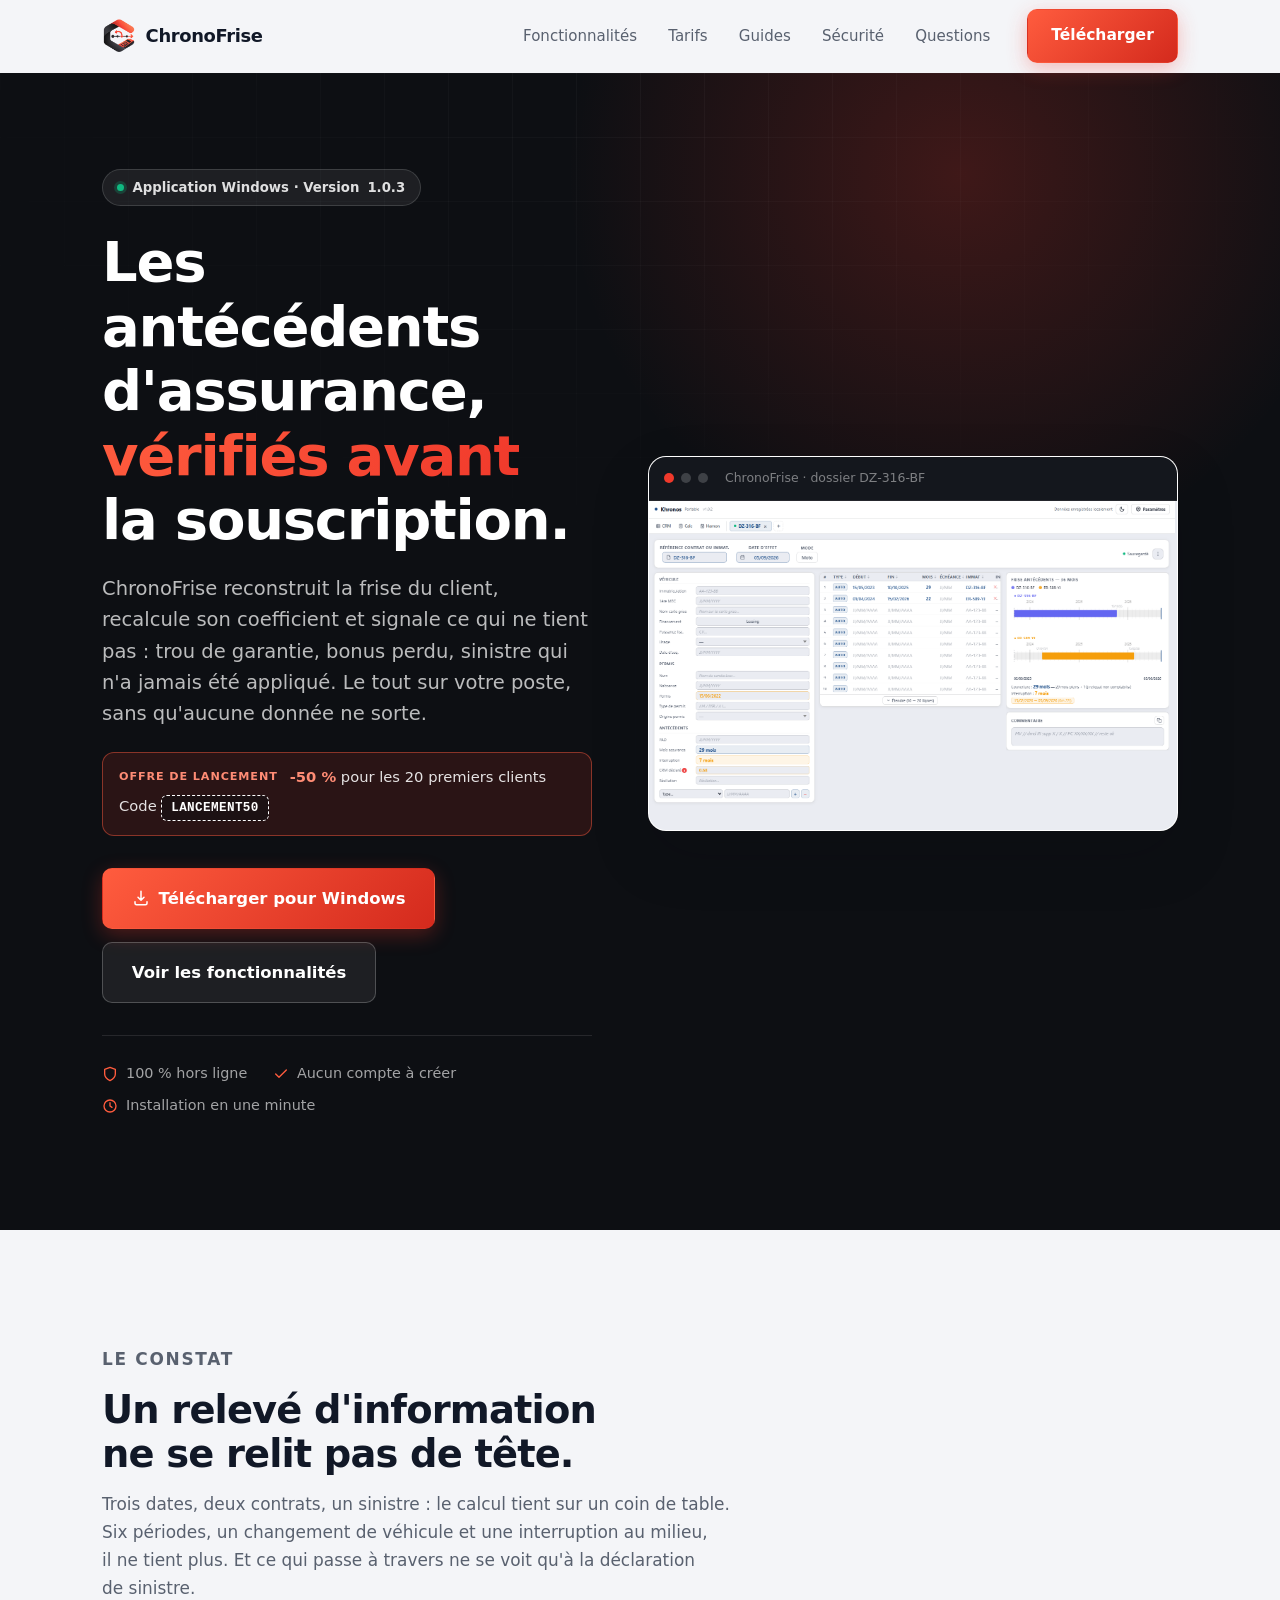
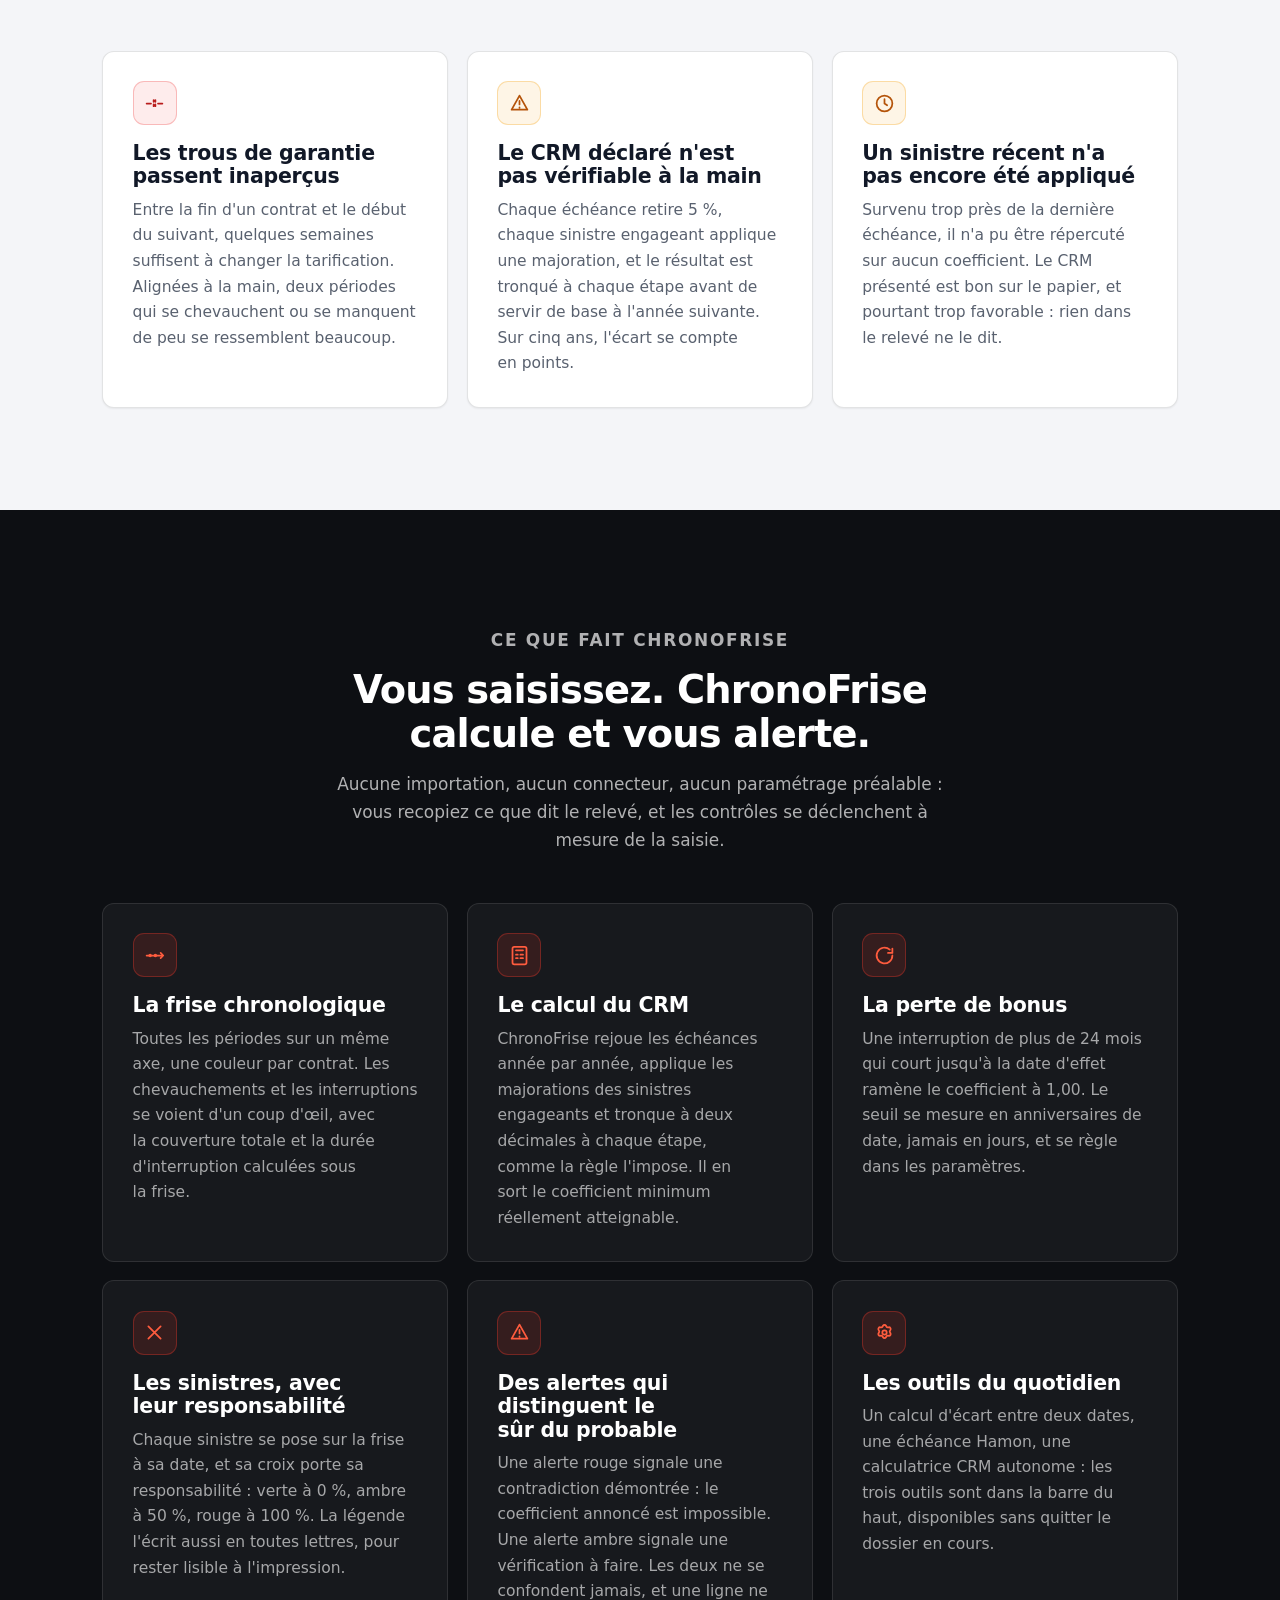
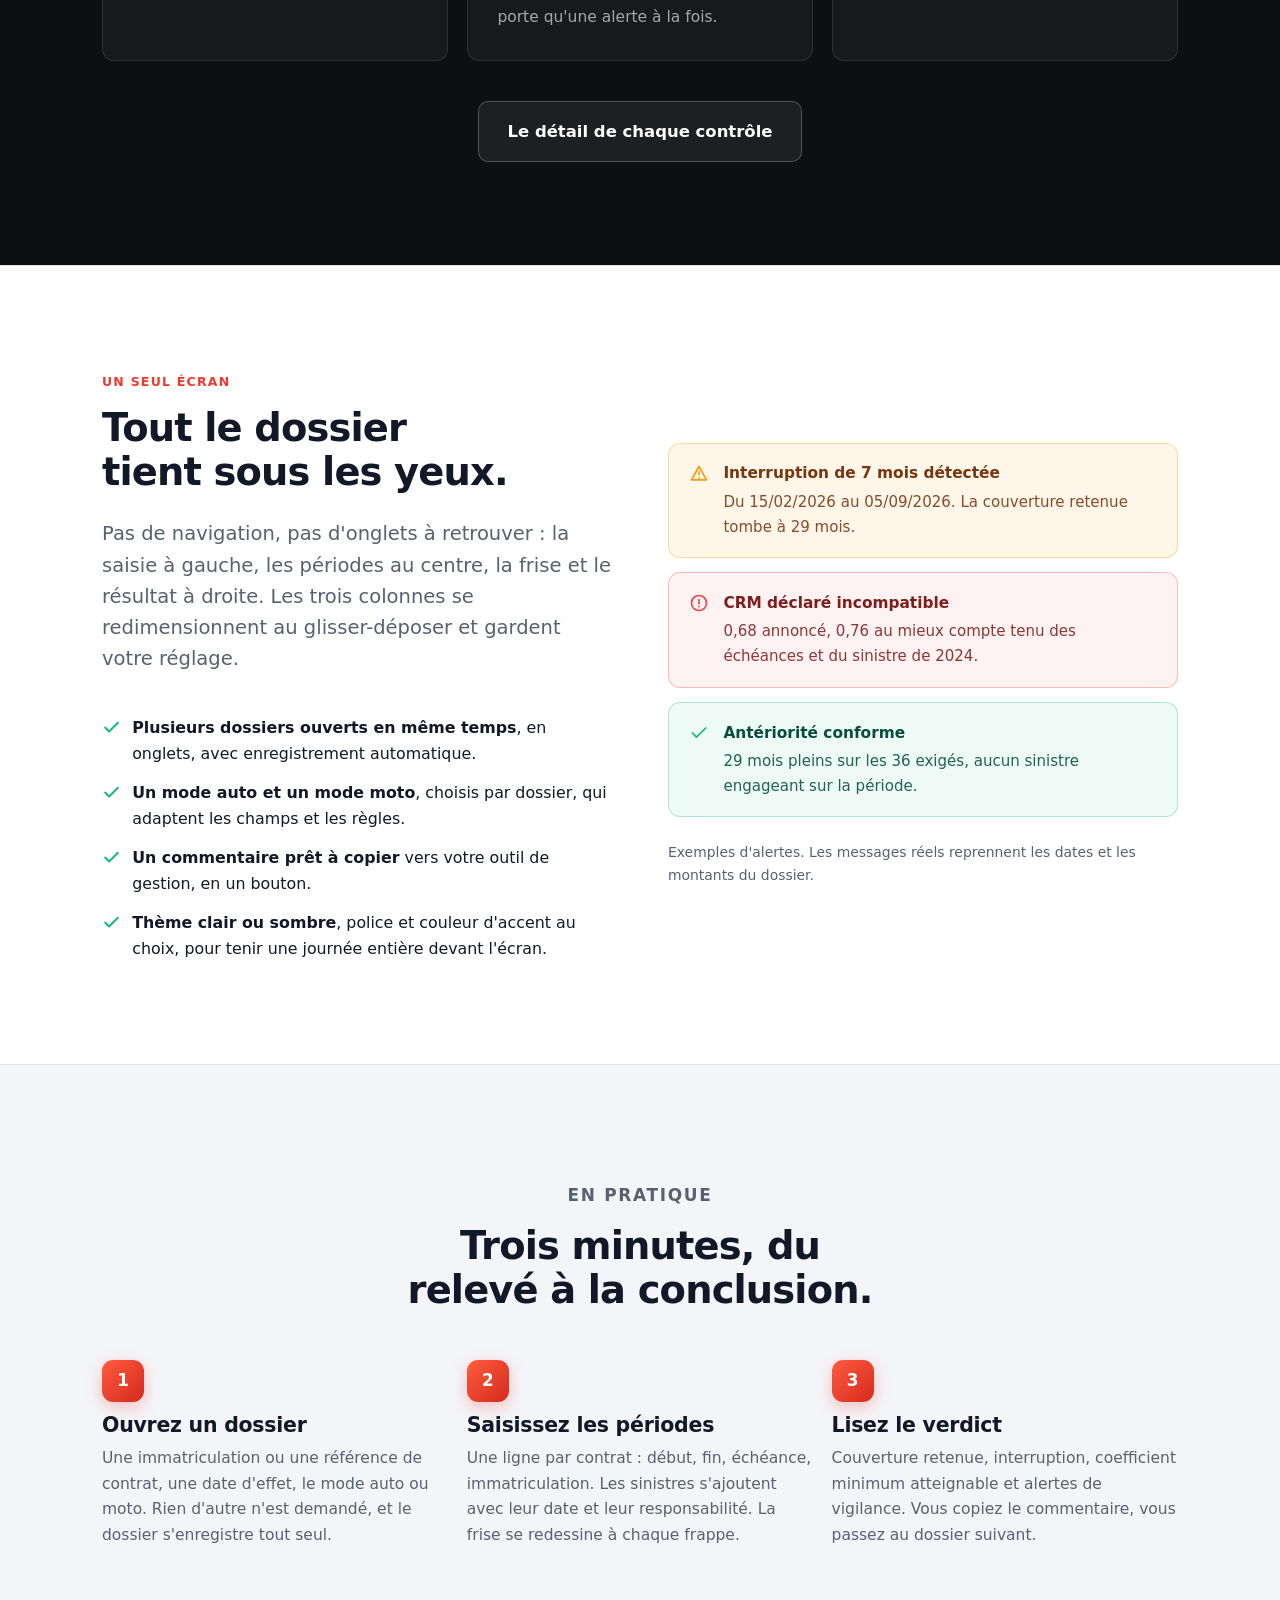
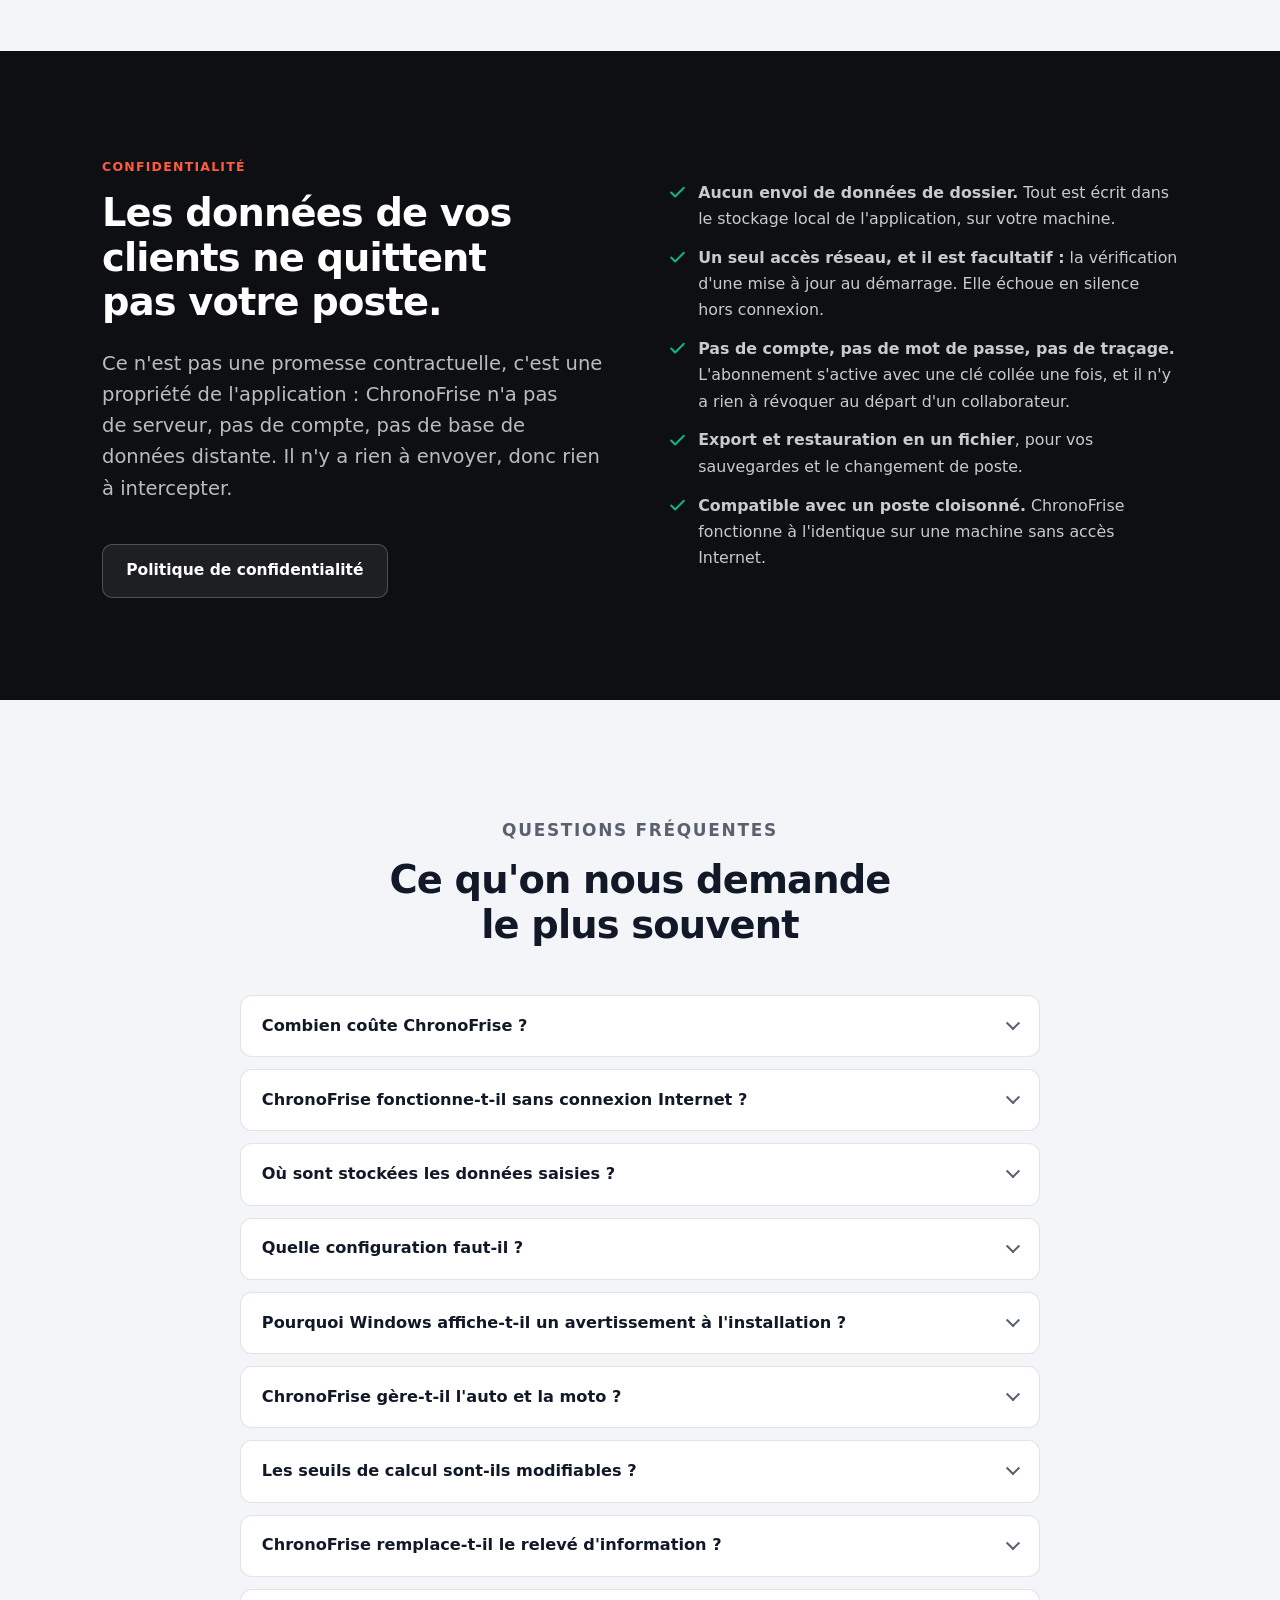
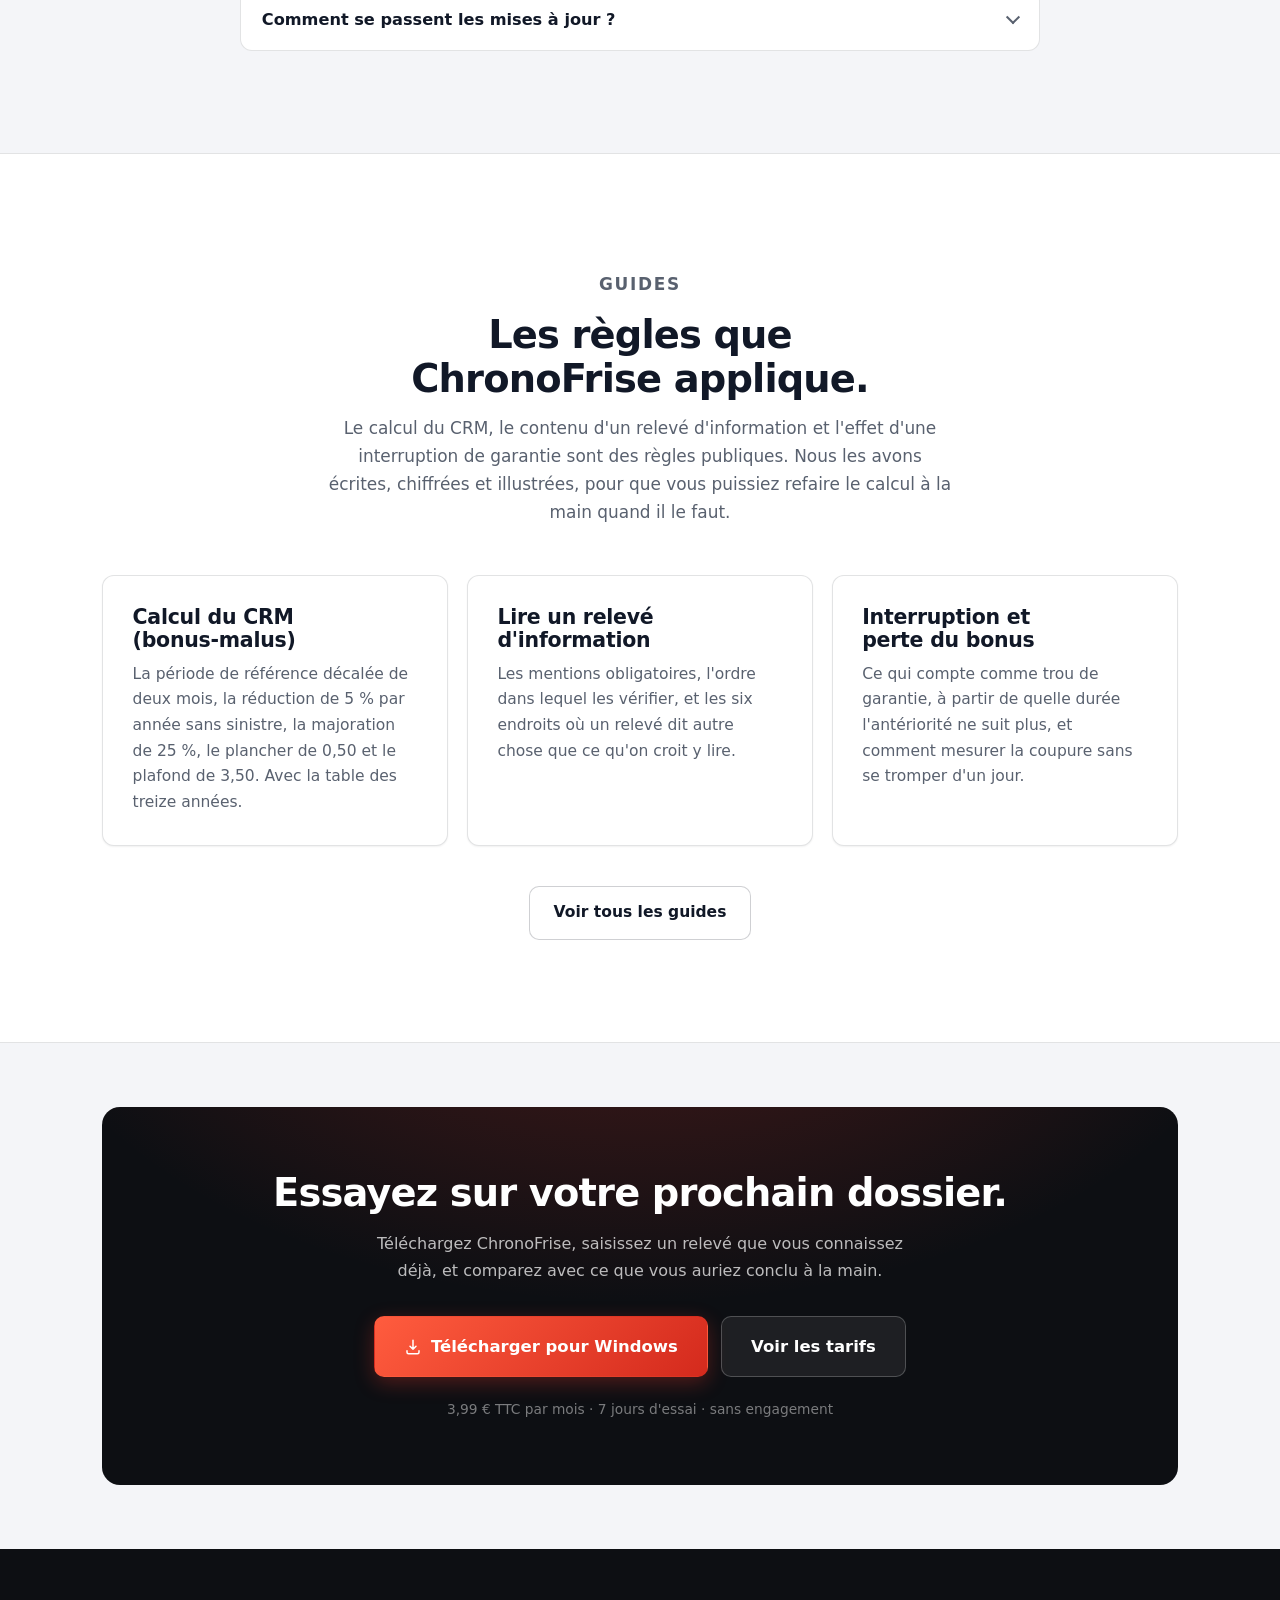
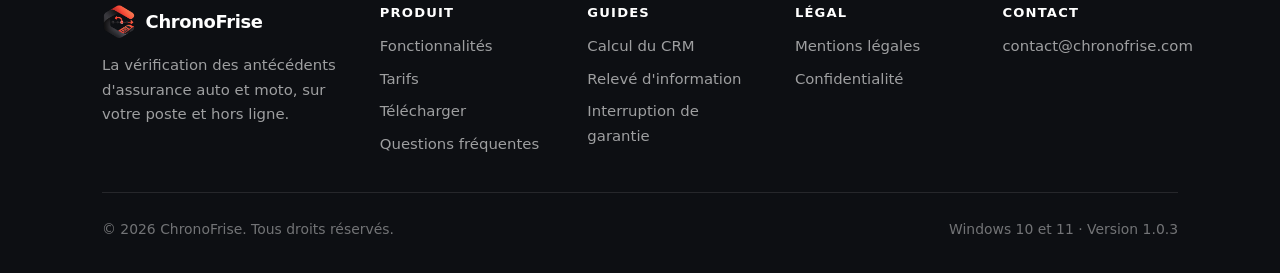
==== index.html @ 2479a85e "Ajouter un pôle de guides et compléter le balisage SEO Le site couvrait six pages, toutes transactio" ====
<!DOCTYPE html>
<html lang="fr">
<head>
<meta charset="utf-8">
<meta name="viewport" content="width=device-width, initial-scale=1">

<title>ChronoFrise : vérification des antécédents d'assurance auto et moto</title>
<meta name="description" content="Reconstruisez la frise des antécédents, recalculez le CRM et repérez les incohérences avant la souscription. Windows, 100 % hors ligne.">
<link rel="canonical" href="https://chronofrise.com/">

<meta name="theme-color" content="#0d0f13">
<meta name="author" content="ChronoFrise">
<meta name="robots" content="index, follow, max-image-preview:large">

<!-- Partage sur les réseaux et messageries -->
<meta property="og:type" content="website">
<meta property="og:locale" content="fr_FR">
<meta property="og:site_name" content="ChronoFrise">
<meta property="og:url" content="https://chronofrise.com/">
<meta property="og:title" content="ChronoFrise : vérification des antécédents d'assurance auto et moto">
<meta property="og:description" content="Reconstruisez la frise des antécédents, recalculez le CRM et repérez les incohérences avant la souscription. Application Windows, 100 % hors ligne.">
<meta property="og:image" content="https://chronofrise.com/assets/img/chronofrise-ecran.png">
<meta property="og:image:width" content="1494">
<meta property="og:image:height" content="933">
<meta property="og:image:alt" content="L'écran de ChronoFrise : saisie des antécédents, tableau des périodes et frise chronologique.">
<meta name="twitter:card" content="summary_large_image">
<meta name="twitter:title" content="ChronoFrise : vérification des antécédents d'assurance">
<meta name="twitter:description" content="La frise, le CRM et les incohérences d'un relevé d'information, vérifiés en quelques minutes. 100 % hors ligne.">
<meta name="twitter:image" content="https://chronofrise.com/assets/img/chronofrise-ecran.png">

<link rel="icon" href="favicon.ico" sizes="any">
<link rel="apple-touch-icon" href="assets/img/logo-chronofrise-256.png">
<link rel="stylesheet" href="assets/css/style.css?v=20260907a">

<!-- Données structurées : décrit le logiciel à Google (encart produit, prix, plateforme). -->
<script type="application/ld+json" data-software-schema>
{
  "@context": "https://schema.org",
  "@graph": [
    {
      "@type": "SoftwareApplication",
      "@id": "https://chronofrise.com/#logiciel",
      "name": "ChronoFrise",
      "applicationCategory": "BusinessApplication",
      "applicationSubCategory": "Assurance",
      "operatingSystem": "Windows 10, Windows 11",
      "softwareVersion": "1.0.3",
      "url": "https://chronofrise.com/",
      "downloadUrl": "https://chronofrise.com/telechargement/",
      "inLanguage": "fr-FR",
      "description": "Application de bureau de vérification des antécédents d'assurance auto et moto : frise chronologique, calcul du CRM, détection des interruptions de garantie et des sinistres non impactés.",
      "featureList": [
        "Frise chronologique des périodes d'assurance",
        "Calcul et contrôle du coefficient de réduction-majoration (CRM)",
        "Détection de la perte de bonus après interruption",
        "Repérage des sinistres non impactés sur la dernière échéance",
        "Fonctionnement entièrement hors ligne"
      ],
      "offers": {
        "@type": "Offer",
        "price": "3.99",
        "priceCurrency": "EUR",
        "url": "https://chronofrise.com/tarifs.html",
        "availability": "https://schema.org/InStock",
        "description": "Abonnement mensuel à 3,99 € TTC, 7 jours d'essai gratuit, sans engagement. Offre de lancement : 50 % de réduction pour les 20 premiers clients avec le code LANCEMENT50."
      },
      "screenshot": "https://chronofrise.com/assets/img/chronofrise-ecran.png",
      "softwareHelp": "https://chronofrise.com/guides/"
    },
    {
      "@type": "Organization",
      "@id": "https://chronofrise.com/#organisation",
      "name": "ChronoFrise",
      "url": "https://chronofrise.com/",
      "logo": "https://chronofrise.com/assets/img/logo-chronofrise-256.png",
      "description": "Éditeur de ChronoFrise, application de bureau de vérification des antécédents d'assurance auto et moto.",
      "email": "contact@chronofrise.com",
      "contactPoint": {
        "@type": "ContactPoint",
        "contactType": "service client",
        "email": "contact@chronofrise.com",
        "availableLanguage": "fr"
      }
    },
    {
      "@type": "WebSite",
      "@id": "https://chronofrise.com/#site",
      "url": "https://chronofrise.com/",
      "name": "ChronoFrise",
      "inLanguage": "fr-FR",
      "publisher": { "@id": "https://chronofrise.com/#organisation" }
    },
    {
      "@type": "FAQPage",
      "@id": "https://chronofrise.com/#faq",
      "mainEntity": [
        {
          "@type": "Question",
          "name": "Combien coûte ChronoFrise ?",
          "acceptedAnswer": {
            "@type": "Answer",
            "text": "3,99 € TTC par mois, sans engagement, avec sept jours d'essai gratuit. Ce prix couvre toutes les fonctions, les mises à jour et le support : il n'y a ni palier, ni option, ni coût au dossier. Offre de lancement : 50 % de réduction pour les 20 premiers clients avec le code LANCEMENT50."
          }
        },
        {
          "@type": "Question",
          "name": "ChronoFrise fonctionne-t-il sans connexion Internet ?",
          "acceptedAnswer": {
            "@type": "Answer",
            "text": "Oui. Le mode hors ligne est le mode normal de ChronoFrise. L'application ne consulte le réseau que pour vérifier au démarrage qu'une mise à jour existe, et ce contrôle échoue en silence : un poste sans accès Internet se comporte exactement comme un poste connecté."
          }
        },
        {
          "@type": "Question",
          "name": "Où sont stockées les données saisies dans ChronoFrise ?",
          "acceptedAnswer": {
            "@type": "Answer",
            "text": "Uniquement sur le poste, dans l'espace de stockage local de l'application. Aucune donnée de dossier n'est envoyée à un serveur, à ChronoFrise ou à un tiers. Vous pouvez exporter et restaurer vos dossiers dans un fichier depuis le panneau Paramètres."
          }
        },
        {
          "@type": "Question",
          "name": "Quelle configuration faut-il pour installer ChronoFrise ?",
          "acceptedAnswer": {
            "@type": "Answer",
            "text": "Windows 10 ou Windows 11. ChronoFrise s'appuie sur WebView2, déjà présent sur ces versions de Windows. L'installeur pèse moins de 2 Mo et n'a besoin d'aucun droit administrateur particulier."
          }
        },
        {
          "@type": "Question",
          "name": "Pourquoi Windows affiche-t-il un avertissement à l'installation de ChronoFrise ?",
          "acceptedAnswer": {
            "@type": "Answer",
            "text": "Parce que l'application est récente et que son éditeur n'est pas encore reconnu par Windows. L'écran « Windows a protégé votre ordinateur » signale une absence de notoriété, pas une détection de virus : l'installation se poursuit en choisissant « Informations complémentaires », puis « Exécuter quand même ». Cette reconnaissance passe par un certificat de signature de code, facturé plusieurs centaines d'euros par an. Dès qu'il sera financé, l'installeur sera signé, le nom de l'éditeur remplacera « Éditeur inconnu » et l'avertissement disparaîtra."
          }
        },
        {
          "@type": "Question",
          "name": "ChronoFrise gère-t-il l'auto et la moto ?",
          "acceptedAnswer": {
            "@type": "Answer",
            "text": "Oui, les deux. Le mode se choisit par dossier et adapte la colonne de validation ainsi que les règles de calcul appliquées."
          }
        },
        {
          "@type": "Question",
          "name": "Les seuils de calcul sont-ils modifiables ?",
          "acceptedAnswer": {
            "@type": "Answer",
            "text": "Oui. Le reliquat de jours non comptabilisés, le seuil d'interruption entraînant la perte du bonus et la fenêtre du sinistre non impacté se règlent dans le panneau Paramètres, et le calcul les relit à chaque fois. Aucun seuil n'est figé dans le code."
          }
        },
        {
          "@type": "Question",
          "name": "ChronoFrise remplace-t-il le relevé d'information ?",
          "acceptedAnswer": {
            "@type": "Answer",
            "text": "Non. ChronoFrise est un outil de contrôle : il part de ce que vous saisissez à partir du relevé d'information et des déclarations du client, et met en évidence ce qui ne concorde pas. La décision de souscription reste la vôtre."
          }
        }
      ]
    }
  ]
}
</script>
</head>

<body>
<a class="skip-link" href="#contenu">Aller au contenu</a>

<header class="site-header">
  <div class="wrap nav">
    <a class="brand" href="index.html">
      <img src="assets/img/logo-chronofrise-256.png" alt="" width="34" height="34">
      <span>ChronoFrise</span>
    </a>

    <nav aria-label="Navigation principale">
      <ul class="nav-links" id="nav-menu" hidden>
        <li><a href="fonctionnalites.html">Fonctionnalités</a></li>
        <li><a href="tarifs.html">Tarifs</a></li>
        <li><a href="guides/index.html">Guides</a></li>
        <li><a href="index.html#securite">Sécurité</a></li>
        <li><a href="index.html#faq">Questions</a></li>
        <li class="nav-mobile-cta"><a href="telechargement/index.html">Télécharger</a></li>
      </ul>
    </nav>

    <div class="nav-cta">
      <!-- TODO : remplacer par l'URL réelle de l'installeur (GitHub Releases ou /telechargements/…). -->
      <a class="btn btn-primary" href="telechargement/index.html">Télécharger</a>
      <button class="nav-toggle" type="button" aria-expanded="false" aria-controls="nav-menu" aria-label="Ouvrir le menu">
        <svg class="icon-open" viewBox="0 0 24 24" fill="none" stroke="currentColor" stroke-width="2" stroke-linecap="round" aria-hidden="true"><path d="M3 6h18M3 12h18M3 18h18"/></svg>
        <svg class="icon-close" viewBox="0 0 24 24" fill="none" stroke="currentColor" stroke-width="2" stroke-linecap="round" aria-hidden="true"><path d="M6 6l12 12M18 6L6 18"/></svg>
      </button>
    </div>
  </div>
</header>

<main id="contenu">

  <!-- ══ Héros ══════════════════════════════════════════════════════════ -->
  <section class="hero">
    <div class="wrap">
      <div class="hero-grid">
        <div>
          <p class="hero-badge"><span class="dot"></span> Application Windows · Version <span data-app-version>1.0.3</span></p>

          <h1>Les antécédents d'assurance, <span class="accent">vérifiés avant</span> la souscription.</h1>

          <p class="lead">
            ChronoFrise reconstruit la frise du client, recalcule son coefficient et signale
            ce qui ne tient pas : trou de garantie, bonus perdu, sinistre qui n'a jamais
            été appliqué. Le tout sur votre poste, sans qu'aucune donnée ne sorte.
          </p>

          <div class="launch-offer" aria-label="Offre de lancement">
            <span class="launch-offer-label">Offre de lancement</span>
            <span><strong>-50 %</strong> pour les 20 premiers clients</span>
            <span>Code <code class="promo-code">LANCEMENT50</code></span>
          </div>

          <div class="btn-row">
            <a class="btn btn-primary btn-lg" href="telechargement/index.html">
              <svg viewBox="0 0 24 24" fill="none" stroke="currentColor" stroke-width="2" stroke-linecap="round" stroke-linejoin="round" aria-hidden="true"><path d="M12 3v12m0 0l-4-4m4 4l4-4M4 17v2a2 2 0 002 2h12a2 2 0 002-2v-2"/></svg>
              Télécharger pour Windows
            </a>
            <a class="btn btn-lg btn-on-dark" href="fonctionnalites.html">Voir les fonctionnalités</a>
          </div>

          <ul class="hero-trust">
            <li>
              <svg viewBox="0 0 24 24" fill="none" stroke="currentColor" stroke-width="2" stroke-linecap="round" stroke-linejoin="round" aria-hidden="true"><path d="M12 22s8-4 8-10V5l-8-3-8 3v7c0 6 8 10 8 10z"/></svg>
              100 % hors ligne
            </li>
            <li>
              <svg viewBox="0 0 24 24" fill="none" stroke="currentColor" stroke-width="2" stroke-linecap="round" stroke-linejoin="round" aria-hidden="true"><path d="M20 6L9 17l-5-5"/></svg>
              Aucun compte à créer
            </li>
            <li>
              <svg viewBox="0 0 24 24" fill="none" stroke="currentColor" stroke-width="2" stroke-linecap="round" stroke-linejoin="round" aria-hidden="true"><circle cx="12" cy="12" r="9"/><path d="M12 7v5l3 2"/></svg>
              Installation en une minute
            </li>
          </ul>
        </div>

        <div class="window">
          <div class="window-bar">
            <i></i><i></i><i></i>
            <em class="window-title">ChronoFrise · dossier DZ-316-BF</em>
          </div>
          <div class="window-body">
            <img src="assets/img/chronofrise-ecran.png"
                 alt="L'écran de ChronoFrise : à gauche la saisie du véhicule, du permis et des antécédents ; au centre le tableau des périodes d'assurance ; à droite la frise chronologique sur 36 mois avec la couverture et l'interruption calculées."
                 width="1494" height="933" fetchpriority="high" decoding="async">
          </div>
        </div>
      </div>
    </div>
  </section>

  <!-- ══ Le problème ════════════════════════════════════════════════════ -->
  <section>
    <div class="wrap">
      <div class="section-head">
        <p class="eyebrow">Le constat</p>
        <h2>Un relevé d'information ne se relit pas de tête.</h2>
        <p>
          Trois dates, deux contrats, un sinistre : le calcul tient sur un coin de table.
          Six périodes, un changement de véhicule et une interruption au milieu, il ne tient plus.
          Et ce qui passe à travers ne se voit qu'à la déclaration de sinistre.
        </p>
      </div>

      <div class="grid grid-3">
        <article class="card card-hover reveal">
          <span class="card-icon is-red" aria-hidden="true">
            <svg viewBox="0 0 24 24" fill="none" stroke="currentColor" stroke-width="2" stroke-linecap="round" stroke-linejoin="round"><path d="M3 12h5m8 0h5"/><path d="M11 8v8M13 8v8" stroke-dasharray="2 3"/></svg>
          </span>
          <h3>Les trous de garantie passent inaperçus</h3>
          <p>
            Entre la fin d'un contrat et le début du suivant, quelques semaines suffisent à
            changer la tarification. Alignées à la main, deux périodes qui se chevauchent
            ou se manquent de peu se ressemblent beaucoup.
          </p>
        </article>

        <article class="card card-hover reveal">
          <span class="card-icon is-amber" aria-hidden="true">
            <svg viewBox="0 0 24 24" fill="none" stroke="currentColor" stroke-width="2" stroke-linecap="round" stroke-linejoin="round"><path d="M12 3l9 16H3L12 3z"/><path d="M12 9v4M12 16.5v.5"/></svg>
          </span>
          <h3>Le CRM déclaré n'est pas vérifiable à la main</h3>
          <p>
            Chaque échéance retire 5 %, chaque sinistre engageant applique une majoration,
            et le résultat est tronqué à chaque étape avant de servir de base à l'année
            suivante. Sur cinq ans, l'écart se compte en points.
          </p>
        </article>

        <article class="card card-hover reveal">
          <span class="card-icon is-amber" aria-hidden="true">
            <svg viewBox="0 0 24 24" fill="none" stroke="currentColor" stroke-width="2" stroke-linecap="round" stroke-linejoin="round"><circle cx="12" cy="12" r="9"/><path d="M12 7v5l3 2"/></svg>
          </span>
          <h3>Un sinistre récent n'a pas encore été appliqué</h3>
          <p>
            Survenu trop près de la dernière échéance, il n'a pu être répercuté sur aucun
            coefficient. Le CRM présenté est bon sur le papier, et pourtant trop favorable :
            rien dans le relevé ne le dit.
          </p>
        </article>
      </div>
    </div>
  </section>

  <!-- ══ Les fonctionnalités ════════════════════════════════════════════ -->
  <section class="band-dark" id="fonctionnalites">
    <div class="wrap">
      <div class="section-head centered">
        <p class="eyebrow">Ce que fait ChronoFrise</p>
        <h2>Vous saisissez. ChronoFrise calcule et vous alerte.</h2>
        <p>
          Aucune importation, aucun connecteur, aucun paramétrage préalable : vous recopiez
          ce que dit le relevé, et les contrôles se déclenchent à mesure de la saisie.
        </p>
      </div>

      <div class="grid grid-3">
        <article class="card reveal">
          <span class="card-icon" aria-hidden="true">
            <svg viewBox="0 0 24 24" fill="none" stroke="currentColor" stroke-width="2" stroke-linecap="round" stroke-linejoin="round"><path d="M3 12h18"/><circle cx="7" cy="12" r="2" fill="currentColor" stroke="none"/><circle cx="13" cy="12" r="2" fill="currentColor" stroke="none"/><path d="M19 9l3 3-3 3"/></svg>
          </span>
          <h3>La frise chronologique</h3>
          <p>
            Toutes les périodes sur un même axe, une couleur par contrat. Les chevauchements
            et les interruptions se voient d'un coup d'œil, avec la couverture totale et la
            durée d'interruption calculées sous la frise.
          </p>
        </article>

        <article class="card reveal">
          <span class="card-icon" aria-hidden="true">
            <svg viewBox="0 0 24 24" fill="none" stroke="currentColor" stroke-width="2" stroke-linecap="round" stroke-linejoin="round"><rect x="4" y="2" width="16" height="20" rx="2"/><path d="M8 6h8M8 11h2m3 0h3M8 15h2m3 0h3"/></svg>
          </span>
          <h3>Le calcul du CRM</h3>
          <p>
            ChronoFrise rejoue les échéances année par année, applique les majorations des
            sinistres engageants et tronque à deux décimales à chaque étape, comme la règle
            l'impose. Il en sort le coefficient minimum réellement atteignable.
          </p>
        </article>

        <article class="card reveal">
          <span class="card-icon" aria-hidden="true">
            <svg viewBox="0 0 24 24" fill="none" stroke="currentColor" stroke-width="2" stroke-linecap="round" stroke-linejoin="round"><path d="M21 12a9 9 0 11-3-6.7"/><path d="M21 4v5h-5"/></svg>
          </span>
          <h3>La perte de bonus</h3>
          <p>
            Une interruption de plus de 24 mois qui court jusqu'à la date d'effet ramène le
            coefficient à 1,00. Le seuil se mesure en anniversaires de date, jamais en jours,
            et se règle dans les paramètres.
          </p>
        </article>

        <article class="card reveal">
          <span class="card-icon" aria-hidden="true">
            <svg viewBox="0 0 24 24" fill="none" stroke="currentColor" stroke-width="2" stroke-linecap="round" stroke-linejoin="round"><path d="M5 5l14 14M19 5L5 19"/></svg>
          </span>
          <h3>Les sinistres, avec leur responsabilité</h3>
          <p>
            Chaque sinistre se pose sur la frise à sa date, et sa croix porte sa
            responsabilité : verte à 0 %, ambre à 50 %, rouge à 100 %. La légende
            l'écrit aussi en toutes lettres, pour rester lisible à l'impression.
          </p>
        </article>

        <article class="card reveal">
          <span class="card-icon" aria-hidden="true">
            <svg viewBox="0 0 24 24" fill="none" stroke="currentColor" stroke-width="2" stroke-linecap="round" stroke-linejoin="round"><path d="M12 3l9 16H3L12 3z"/><path d="M12 9v4M12 16.5v.5"/></svg>
          </span>
          <h3>Des alertes qui distinguent le sûr du probable</h3>
          <p>
            Une alerte rouge signale une contradiction démontrée : le coefficient annoncé est
            impossible. Une alerte ambre signale une vérification à faire. Les deux ne se
            confondent jamais, et une ligne ne porte qu'une alerte à la fois.
          </p>
        </article>

        <article class="card reveal">
          <span class="card-icon" aria-hidden="true">
            <svg viewBox="0 0 24 24" fill="none" stroke="currentColor" stroke-width="2" stroke-linecap="round" stroke-linejoin="round"><path d="M10.3 4.3a2 2 0 013.4 0l.4.8a2 2 0 002 1l.9-.1a2 2 0 011.8 3l-.5.8a2 2 0 000 2.2l.5.8a2 2 0 01-1.8 3l-.9-.1a2 2 0 00-2 1l-.4.8a2 2 0 01-3.4 0l-.4-.8a2 2 0 00-2-1l-.9.1a2 2 0 01-1.8-3l.5-.8a2 2 0 000-2.2l-.5-.8a2 2 0 011.8-3l.9.1a2 2 0 002-1l.4-.8z"/><circle cx="12" cy="12" r="2.5"/></svg>
          </span>
          <h3>Les outils du quotidien</h3>
          <p>
            Un calcul d'écart entre deux dates, une échéance Hamon, une calculatrice CRM
            autonome : les trois outils sont dans la barre du haut, disponibles sans quitter
            le dossier en cours.
          </p>
        </article>
      </div>

      <p class="center mt-3">
        <a class="btn btn-on-dark btn-lg" href="fonctionnalites.html">Le détail de chaque contrôle</a>
      </p>
    </div>
  </section>

  <!-- ══ Lecture de l'écran ═════════════════════════════════════════════ -->
  <section class="band-soft">
    <div class="wrap">
      <div class="split">
        <div>
          <p class="eyebrow">Un seul écran</p>
          <h2>Tout le dossier tient sous les yeux.</h2>
          <p class="lead mt-2">
            Pas de navigation, pas d'onglets à retrouver : la saisie à gauche, les périodes
            au centre, la frise et le résultat à droite. Les trois colonnes se redimensionnent
            au glisser-déposer et gardent votre réglage.
          </p>

          <ul class="checklist mt-3">
            <li>
              <svg viewBox="0 0 24 24" fill="none" stroke="currentColor" stroke-width="2.4" stroke-linecap="round" stroke-linejoin="round" aria-hidden="true"><path d="M20 6L9 17l-5-5"/></svg>
              <span><strong>Plusieurs dossiers ouverts en même temps</strong>, en onglets, avec enregistrement automatique.</span>
            </li>
            <li>
              <svg viewBox="0 0 24 24" fill="none" stroke="currentColor" stroke-width="2.4" stroke-linecap="round" stroke-linejoin="round" aria-hidden="true"><path d="M20 6L9 17l-5-5"/></svg>
              <span><strong>Un mode auto et un mode moto</strong>, choisis par dossier, qui adaptent les champs et les règles.</span>
            </li>
            <li>
              <svg viewBox="0 0 24 24" fill="none" stroke="currentColor" stroke-width="2.4" stroke-linecap="round" stroke-linejoin="round" aria-hidden="true"><path d="M20 6L9 17l-5-5"/></svg>
              <span><strong>Un commentaire prêt à copier</strong> vers votre outil de gestion, en un bouton.</span>
            </li>
            <li>
              <svg viewBox="0 0 24 24" fill="none" stroke="currentColor" stroke-width="2.4" stroke-linecap="round" stroke-linejoin="round" aria-hidden="true"><path d="M20 6L9 17l-5-5"/></svg>
              <span><strong>Thème clair ou sombre</strong>, police et couleur d'accent au choix, pour tenir une journée entière devant l'écran.</span>
            </li>
          </ul>
        </div>

        <div>
          <div class="callout is-amber reveal">
            <svg viewBox="0 0 24 24" fill="none" stroke="currentColor" stroke-width="2" stroke-linecap="round" stroke-linejoin="round" aria-hidden="true"><path d="M12 3l9 16H3L12 3z"/><path d="M12 9v4M12 16.5v.5"/></svg>
            <div>
              <strong>Interruption de 7 mois détectée</strong>
              <p>Du 15/02/2026 au 05/09/2026. La couverture retenue tombe à 29 mois.</p>
            </div>
          </div>

          <div class="callout is-red reveal" style="margin-top: 0.9rem;">
            <svg viewBox="0 0 24 24" fill="none" stroke="currentColor" stroke-width="2" stroke-linecap="round" stroke-linejoin="round" aria-hidden="true"><circle cx="12" cy="12" r="9"/><path d="M12 8v5M12 16v.5"/></svg>
            <div>
              <strong>CRM déclaré incompatible</strong>
              <p>0,68 annoncé, 0,76 au mieux compte tenu des échéances et du sinistre de 2024.</p>
            </div>
          </div>

          <div class="callout is-green reveal" style="margin-top: 0.9rem;">
            <svg viewBox="0 0 24 24" fill="none" stroke="currentColor" stroke-width="2" stroke-linecap="round" stroke-linejoin="round" aria-hidden="true"><path d="M20 6L9 17l-5-5"/></svg>
            <div>
              <strong>Antériorité conforme</strong>
              <p>29 mois pleins sur les 36 exigés, aucun sinistre engageant sur la période.</p>
            </div>
          </div>

          <p class="muted mt-2" style="font-size: 0.87rem;">
            Exemples d'alertes. Les messages réels reprennent les dates et les montants du dossier.
          </p>
        </div>
      </div>
    </div>
  </section>

  <!-- ══ Comment ça marche ══════════════════════════════════════════════ -->
  <section>
    <div class="wrap">
      <div class="section-head centered">
        <p class="eyebrow">En pratique</p>
        <h2>Trois minutes, du relevé à la conclusion.</h2>
      </div>

      <div class="steps">
        <article class="step reveal">
          <h3>Ouvrez un dossier</h3>
          <p>
            Une immatriculation ou une référence de contrat, une date d'effet, le mode auto
            ou moto. Rien d'autre n'est demandé, et le dossier s'enregistre tout seul.
          </p>
        </article>
        <article class="step reveal">
          <h3>Saisissez les périodes</h3>
          <p>
            Une ligne par contrat : début, fin, échéance, immatriculation. Les sinistres
            s'ajoutent avec leur date et leur responsabilité. La frise se redessine à chaque
            frappe.
          </p>
        </article>
        <article class="step reveal">
          <h3>Lisez le verdict</h3>
          <p>
            Couverture retenue, interruption, coefficient minimum atteignable et alertes de
            vigilance. Vous copiez le commentaire, vous passez au dossier suivant.
          </p>
        </article>
      </div>
    </div>
  </section>

  <!-- ══ Sécurité ═══════════════════════════════════════════════════════ -->
  <section class="band-dark" id="securite">
    <div class="wrap">
      <div class="split">
        <div>
          <p class="eyebrow">Confidentialité</p>
          <h2>Les données de vos clients ne quittent pas votre poste.</h2>
          <p class="lead mt-2" style="color: rgba(255,255,255,0.72);">
            Ce n'est pas une promesse contractuelle, c'est une propriété de l'application :
            ChronoFrise n'a pas de serveur, pas de compte, pas de base de données distante.
            Il n'y a rien à envoyer, donc rien à intercepter.
          </p>

          <div class="btn-row mt-3">
            <a class="btn btn-on-dark" href="confidentialite.html">Politique de confidentialité</a>
          </div>
        </div>

        <ul class="checklist">
          <li>
            <svg viewBox="0 0 24 24" fill="none" stroke="currentColor" stroke-width="2.4" stroke-linecap="round" stroke-linejoin="round" aria-hidden="true"><path d="M20 6L9 17l-5-5"/></svg>
            <span><strong>Aucun envoi de données de dossier.</strong> Tout est écrit dans le stockage local de l'application, sur votre machine.</span>
          </li>
          <li>
            <svg viewBox="0 0 24 24" fill="none" stroke="currentColor" stroke-width="2.4" stroke-linecap="round" stroke-linejoin="round" aria-hidden="true"><path d="M20 6L9 17l-5-5"/></svg>
            <span><strong>Un seul accès réseau, et il est facultatif :</strong> la vérification d'une mise à jour au démarrage. Elle échoue en silence hors connexion.</span>
          </li>
          <li>
            <svg viewBox="0 0 24 24" fill="none" stroke="currentColor" stroke-width="2.4" stroke-linecap="round" stroke-linejoin="round" aria-hidden="true"><path d="M20 6L9 17l-5-5"/></svg>
            <span><strong>Pas de compte, pas de mot de passe, pas de traçage.</strong> L'abonnement s'active avec une clé collée une fois, et il n'y a rien à révoquer au départ d'un collaborateur.</span>
          </li>
          <li>
            <svg viewBox="0 0 24 24" fill="none" stroke="currentColor" stroke-width="2.4" stroke-linecap="round" stroke-linejoin="round" aria-hidden="true"><path d="M20 6L9 17l-5-5"/></svg>
            <span><strong>Export et restauration en un fichier</strong>, pour vos sauvegardes et le changement de poste.</span>
          </li>
          <li>
            <svg viewBox="0 0 24 24" fill="none" stroke="currentColor" stroke-width="2.4" stroke-linecap="round" stroke-linejoin="round" aria-hidden="true"><path d="M20 6L9 17l-5-5"/></svg>
            <span><strong>Compatible avec un poste cloisonné.</strong> ChronoFrise fonctionne à l'identique sur une machine sans accès Internet.</span>
          </li>
        </ul>
      </div>
    </div>
  </section>

  <!-- ══ FAQ ════════════════════════════════════════════════════════════ -->
  <section id="faq">
    <div class="wrap">
      <div class="section-head centered">
        <p class="eyebrow">Questions fréquentes</p>
        <h2>Ce qu'on nous demande le plus souvent</h2>
      </div>

      <div class="faq">
        <details>
          <summary>Combien coûte ChronoFrise ?</summary>
          <div class="faq-body">
            <p>
              3,99 € TTC par mois, sans engagement, avec sept jours d'essai gratuit. Ce prix
              couvre toutes les fonctions, les mises à jour et le support : il n'y a ni
              palier, ni option, ni coût au dossier.
            </p>
            <p>
              Offre de lancement : <strong>-50 % pour les 20 premiers clients</strong> avec le
              code <code class="promo-code">LANCEMENT50</code> lors de la souscription.
            </p>
            <p>
              Le détail se trouve sur la <a href="tarifs.html">page Tarifs</a>.
            </p>
          </div>
        </details>

        <details>
          <summary>ChronoFrise fonctionne-t-il sans connexion Internet ?</summary>
          <div class="faq-body">
            <p>
              Oui, et c'est le mode normal. L'application ne consulte le réseau que pour
              vérifier au démarrage qu'une mise à jour existe. Ce contrôle n'est jamais
              attendu et échoue en silence. Un poste sans accès Internet se comporte
              exactement comme un poste connecté.
            </p>
          </div>
        </details>

        <details>
          <summary>Où sont stockées les données saisies ?</summary>
          <div class="faq-body">
            <p>
              Uniquement sur votre poste, dans l'espace de stockage local de l'application.
              Aucune donnée de dossier n'est transmise à un serveur, à nous ou à un tiers.
            </p>
            <p>
              Vous pouvez exporter l'ensemble de vos dossiers et de vos réglages dans un
              fichier, et les restaurer sur une autre machine, depuis le panneau Paramètres.
            </p>
          </div>
        </details>

        <details>
          <summary>Quelle configuration faut-il ?</summary>
          <div class="faq-body">
            <p>
              Windows 10 ou Windows 11. ChronoFrise s'appuie sur WebView2, déjà installé sur ces
              versions de Windows. L'installeur pèse moins de 2 Mo, l'application se lance instantanément
              et ne demande aucun droit administrateur particulier.
            </p>
          </div>
        </details>

        <details>
          <summary>Pourquoi Windows affiche-t-il un avertissement à l'installation ?</summary>
          <div class="faq-body">
            <p>
              Parce que ChronoFrise est une application récente, éditée par une petite structure.
              Windows affiche un écran bleu « Windows a protégé votre ordinateur » pour tout
              programme dont l'éditeur n'est pas encore reconnu : ce n'est pas une détection de
              virus, mais une absence de notoriété. Deux clics suffisent pour continuer
              (« Informations complémentaires », puis « Exécuter quand même »).
            </p>
            <p>
              Cette reconnaissance s'achète : elle passe par un certificat de signature de code
              qui coûte plusieurs centaines d'euros par an. Dès que les abonnements le
              financeront, l'installeur sera signé, notre nom remplacera « Éditeur inconnu » et
              l'avertissement disparaîtra. <a href="telechargement/index.html#smartscreen">L'écran
              en question, en images</a>.
            </p>
          </div>
        </details>

        <details>
          <summary>ChronoFrise gère-t-il l'auto et la moto ?</summary>
          <div class="faq-body">
            <p>
              Les deux. Le mode se choisit dossier par dossier et adapte à la fois les champs
              de la colonne de validation et les règles de calcul appliquées.
            </p>
          </div>
        </details>

        <details>
          <summary>Les seuils de calcul sont-ils modifiables ?</summary>
          <div class="faq-body">
            <p>
              Oui. Le reliquat de jours non comptabilisés, la durée d'interruption qui
              entraîne la perte du bonus et la fenêtre du sinistre non impacté se règlent
              dans le panneau Paramètres. Le calcul relit ces valeurs à chaque exécution :
              aucun seuil n'est figé.
            </p>
          </div>
        </details>

        <details>
          <summary>ChronoFrise remplace-t-il le relevé d'information ?</summary>
          <div class="faq-body">
            <p>
              Non, et ce n'est pas son objet. ChronoFrise est un outil de contrôle : il part de ce
              que vous saisissez à partir du relevé et des déclarations du client, puis met en
              évidence ce qui ne concorde pas. La décision de souscription reste la vôtre.
            </p>
          </div>
        </details>

        <details>
          <summary>Comment se passent les mises à jour ?</summary>
          <div class="faq-body">
            <p>
              ChronoFrise vérifie au démarrage qu'une version plus récente existe et vous propose
              de l'installer. Rien n'est imposé, et refuser n'empêche pas l'application de
              fonctionner. Vos dossiers sont conservés d'une version à l'autre.
            </p>
          </div>
        </details>
      </div>
    </div>
  </section>

  <!-- ══ Guides ════════════════════════════════════════════════════════ -->
  <section class="band-soft">
    <div class="wrap">
      <div class="section-head centered">
        <p class="eyebrow">Guides</p>
        <h2>Les règles que ChronoFrise applique.</h2>
        <p>
          Le calcul du CRM, le contenu d'un relevé d'information et l'effet d'une interruption
          de garantie sont des règles publiques. Nous les avons écrites, chiffrées et
          illustrées, pour que vous puissiez refaire le calcul à la main quand il le faut.
        </p>
      </div>

      <div class="grid grid-3">
        <article class="card card-hover">
          <h3><a href="guides/calcul-crm-bonus-malus.html">Calcul du CRM (bonus-malus)</a></h3>
          <p>
            La période de référence décalée de deux mois, la réduction de 5 % par année sans
            sinistre, la majoration de 25 %, le plancher de 0,50 et le plafond de 3,50. Avec la
            table des treize années.
          </p>
        </article>

        <article class="card card-hover">
          <h3><a href="guides/releve-information-assurance.html">Lire un relevé d'information</a></h3>
          <p>
            Les mentions obligatoires, l'ordre dans lequel les vérifier, et les six endroits où
            un relevé dit autre chose que ce qu'on croit y lire.
          </p>
        </article>

        <article class="card card-hover">
          <h3><a href="guides/interruption-assurance-perte-bonus.html">Interruption et perte du bonus</a></h3>
          <p>
            Ce qui compte comme trou de garantie, à partir de quelle durée l'antériorité ne
            suit plus, et comment mesurer la coupure sans se tromper d'un jour.
          </p>
        </article>
      </div>

      <p class="center mt-3">
        <a class="btn" href="guides/index.html">Voir tous les guides</a>
      </p>
    </div>
  </section>

  <!-- ══ Appel à l'action final ═════════════════════════════════════════ -->
  <section class="section-tight">
    <div class="wrap">
      <div class="cta-final">
        <h2>Essayez sur votre prochain dossier.</h2>
        <p>
          Téléchargez ChronoFrise, saisissez un relevé que vous connaissez déjà,
          et comparez avec ce que vous auriez conclu à la main.
        </p>
        <div class="btn-row">
          <a class="btn btn-primary btn-lg" href="telechargement/index.html">
            <svg viewBox="0 0 24 24" fill="none" stroke="currentColor" stroke-width="2" stroke-linecap="round" stroke-linejoin="round" aria-hidden="true"><path d="M12 3v12m0 0l-4-4m4 4l4-4M4 17v2a2 2 0 002 2h12a2 2 0 002-2v-2"/></svg>
            Télécharger pour Windows
          </a>
          <a class="btn btn-lg btn-on-dark" href="tarifs.html">Voir les tarifs</a>
        </div>
        <p class="fine">3,99 € TTC par mois · 7 jours d'essai · sans engagement</p>
      </div>
    </div>
  </section>

</main>

<footer class="site-footer">
  <div class="wrap">
    <div class="footer-grid">
      <div>
        <a class="brand" href="index.html">
          <img src="assets/img/logo-chronofrise-256.png" alt="" width="34" height="34">
          <span>ChronoFrise</span>
        </a>
        <p>
          La vérification des antécédents d'assurance auto et moto,
          sur votre poste et hors ligne.
        </p>
      </div>

      <div>
        <h4>Produit</h4>
        <ul>
          <li><a href="fonctionnalites.html">Fonctionnalités</a></li>
          <li><a href="tarifs.html">Tarifs</a></li>
          <li><a href="telechargement/index.html">Télécharger</a></li>
          <li><a href="index.html#faq">Questions fréquentes</a></li>
        </ul>
      </div>

      <div>
        <h4>Guides</h4>
        <ul>
          <li><a href="guides/calcul-crm-bonus-malus.html">Calcul du CRM</a></li>
          <li><a href="guides/releve-information-assurance.html">Relevé d'information</a></li>
          <li><a href="guides/interruption-assurance-perte-bonus.html">Interruption de garantie</a></li>
        </ul>
      </div>

      <div>
        <h4>Légal</h4>
        <ul>
          <li><a href="mentions-legales.html">Mentions légales</a></li>
          <li><a href="confidentialite.html">Confidentialité</a></li>
        </ul>
      </div>

      <div>
        <h4>Contact</h4>
        <ul>
          <!-- TODO : adresse de contact définitive. -->
          <li><a href="mailto:contact@chronofrise.com">contact@chronofrise.com</a></li>
        </ul>
      </div>
    </div>

    <div class="footer-bottom">
      <span>© 2026 ChronoFrise. Tous droits réservés.</span>
      <span>Windows 10 et 11 · Version <span data-app-version>1.0.3</span></span>
    </div>
  </div>
</footer>

<script src="assets/js/main.js" defer></script>
</body>
</html>
---- assets/css/style.css ----
/* ══════════════════════════════════════════════════════════════════════════
   ChronoFrise, site vitrine
   Source unique des couleurs, de la typographie et des primitives.
   Charte reprise du logo : hexagone anthracite + corail, frise blanche.
   Les jetons sémantiques (vert / ambre / rouge) sont ceux de l'application,
   pour que le site et le produit parlent la même langue.
   ══════════════════════════════════════════════════════════════════════════ */

:root {
  /* Encre : l'anthracite de l'hexagone du logo */
  --ink-900: #0d0f13;
  --ink-800: #14171d;
  --ink-700: #1d222b;

  /* Accent : le corail du logo, du clair au profond */
  --coral: #f0392b;
  --coral-bright: #ff5c3e;
  --coral-deep: #d42a1d;
  --coral-bg: rgba(240, 57, 43, 0.08);
  --coral-border: rgba(240, 57, 43, 0.28);

  /* Surfaces claires */
  --bg: #f4f5f8;
  --card: #ffffff;
  --text: #111827;
  --muted: #59616f;
  --border: rgba(17, 24, 39, 0.12);
  --border-strong: rgba(17, 24, 39, 0.2);

  /* Jetons sémantiques : identiques à ceux de l'application */
  --green: #10b981;
  --amber: #f59e0b;
  --red: #ef4444;

  --shadow-sm: 0 1px 2px rgba(13, 15, 19, 0.06);
  --shadow: 0 2px 12px rgba(13, 15, 19, 0.07);
  --shadow-md: 0 8px 30px rgba(13, 15, 19, 0.1);
  --shadow-lg: 0 24px 60px rgba(13, 15, 19, 0.16);

  --radius: 12px;
  --radius-lg: 18px;
  --wrap: 1140px;

  /* Pile système : aucune requête réseau, aucun cookie, rendu natif partout.
     Une police externe coûterait un aller-retour au premier rendu, donc du
     référencement, pour un gain nul sur une interface aussi sobre. */
  --font: -apple-system, BlinkMacSystemFont, "Segoe UI", system-ui, "Helvetica Neue", Arial, sans-serif;
}

/* ── Reset ─────────────────────────────────────────────────────────────── */
*, *::before, *::after { box-sizing: border-box; }
* { margin: 0; }

html {
  scroll-behavior: smooth;
  scroll-padding-top: 88px; /* la barre de navigation est collante */
  -webkit-text-size-adjust: 100%;
}
@media (prefers-reduced-motion: reduce) {
  html { scroll-behavior: auto; }
  *, *::before, *::after { animation-duration: 0.01ms !important; transition-duration: 0.01ms !important; }
}

body {
  font-family: var(--font);
  font-size: 16px;
  line-height: 1.65;
  color: var(--text);
  background: var(--bg);
  -webkit-font-smoothing: antialiased;
  min-height: 100vh;
}

img, svg, video { display: block; max-width: 100%; height: auto; }
a { color: inherit; }
button, input, select, textarea { font: inherit; color: inherit; }

/* Un anneau de focus visible partout : c'est de l'accessibilité, pas du style. */
:focus-visible { outline: 3px solid var(--coral); outline-offset: 2px; border-radius: 4px; }

/* ── Typographie ───────────────────────────────────────────────────────── */
h1, h2, h3, h4 {
  line-height: 1.15;
  letter-spacing: -0.022em;
  font-weight: 700;
  text-wrap: balance;
}
h1 { font-size: clamp(2.1rem, 5.2vw, 3.5rem); }
h2 { font-size: clamp(1.65rem, 3.4vw, 2.4rem); }
h3 { font-size: clamp(1.1rem, 1.8vw, 1.28rem); letter-spacing: -0.012em; }
p { text-wrap: pretty; }

.lead {
  font-size: clamp(1.05rem, 1.9vw, 1.22rem);
  color: var(--muted);
  line-height: 1.6;
  max-width: 62ch;
}

/* ── Ossature ──────────────────────────────────────────────────────────── */
.wrap {
  width: 100%;
  max-width: var(--wrap);
  margin-inline: auto;
  padding-inline: clamp(1.1rem, 4vw, 2rem);
}

section { padding-block: clamp(3.5rem, 8vw, 6.5rem); }
.section-tight { padding-block: clamp(2.5rem, 5vw, 4rem); }

.section-head { max-width: 62ch; margin-bottom: clamp(2rem, 4vw, 3rem); }
.section-head.centered { margin-inline: auto; text-align: center; }
.section-head p { margin-top: 0.9rem; color: var(--muted); font-size: 1.06rem; }

.eyebrow {
  display: inline-block;
  font-size: 0.78rem;
  font-weight: 700;
  letter-spacing: 0.1em;
  text-transform: uppercase;
  color: var(--coral);
  margin-bottom: 0.85rem;
}

/* ── Boutons ───────────────────────────────────────────────────────────── */
.btn {
  display: inline-flex;
  align-items: center;
  justify-content: center;
  gap: 0.55rem;
  padding: 0.82rem 1.45rem;
  border-radius: 10px;
  border: 1px solid var(--border-strong);
  background: var(--card);
  color: var(--text);
  font-weight: 600;
  font-size: 0.97rem;
  text-decoration: none;
  cursor: pointer;
  transition: transform 0.15s ease, box-shadow 0.15s ease, background 0.15s ease, border-color 0.15s ease;
  white-space: nowrap;
}
.btn:hover { transform: translateY(-1px); box-shadow: var(--shadow); }
.btn svg { width: 18px; height: 18px; flex: none; }

.btn-primary {
  background: linear-gradient(135deg, var(--coral-bright), var(--coral-deep));
  border-color: transparent;
  color: #fff;
  box-shadow: 0 6px 20px rgba(240, 57, 43, 0.3);
}
.btn-primary:hover { box-shadow: 0 10px 28px rgba(240, 57, 43, 0.42); }

/* Sur fond sombre, un bouton neutre garde un fond, jamais la transparence pure,
   qui le ferait disparaître dès qu'un contenu clair passe derrière. */
.btn-on-dark { background: rgba(255, 255, 255, 0.07); border-color: rgba(255, 255, 255, 0.22); color: #fff; }
.btn-on-dark:hover { background: rgba(255, 255, 255, 0.13); }

.btn-lg { padding: 1rem 1.8rem; font-size: 1.03rem; }
.btn-block { width: 100%; }
.btn-row { display: flex; flex-wrap: wrap; gap: 0.85rem; }

/* ── En-tête ───────────────────────────────────────────────────────────── */
.site-header {
  position: sticky;
  top: 0;
  z-index: 100;
  background: rgba(244, 245, 248, 0.86);
  backdrop-filter: blur(14px);
  -webkit-backdrop-filter: blur(14px);
  border-bottom: 1px solid transparent;
  transition: border-color 0.2s ease;
}
.site-header.scrolled { border-bottom-color: var(--border); }

.nav { display: flex; align-items: center; gap: 1.5rem; height: 72px; }

.brand {
  display: flex;
  align-items: center;
  gap: 0.6rem;
  text-decoration: none;
  font-weight: 700;
  font-size: 1.12rem;
  letter-spacing: -0.02em;
  color: var(--text);
  margin-right: auto;
}
.brand img { width: 34px; height: 34px; border-radius: 8px; }

.nav-links { display: flex; align-items: center; gap: 0.35rem; list-style: none; padding: 0; }
.nav-links a {
  display: block;
  padding: 0.5rem 0.8rem;
  border-radius: 8px;
  text-decoration: none;
  font-size: 0.94rem;
  font-weight: 500;
  color: var(--muted);
  transition: color 0.15s ease, background 0.15s ease;
}
.nav-links a:hover { color: var(--text); background: rgba(17, 24, 39, 0.05); }
.nav-links a[aria-current="page"] { color: var(--text); font-weight: 650; }

.nav-cta { display: flex; align-items: center; gap: 0.6rem; }

.nav-toggle {
  display: none;
  align-items: center;
  justify-content: center;
  width: 42px;
  height: 42px;
  padding: 0;
  border: 1px solid var(--border-strong);
  border-radius: 10px;
  background: var(--card);
  cursor: pointer;
}
.nav-toggle svg { width: 20px; height: 20px; }
.nav-toggle .icon-close { display: none; }
.nav-toggle[aria-expanded="true"] .icon-open { display: none; }
.nav-toggle[aria-expanded="true"] .icon-close { display: block; }

@media (max-width: 880px) {
  .nav-toggle { display: inline-flex; }
  .nav-cta > .btn { display: none; }
  .nav-links {
    position: absolute;
    top: 72px;
    left: 0;
    right: 0;
    flex-direction: column;
    align-items: stretch;
    gap: 0.15rem;
    padding: 0.8rem clamp(1.1rem, 4vw, 2rem) 1.3rem;
    background: var(--card);
    border-bottom: 1px solid var(--border);
    box-shadow: var(--shadow-md);
  }
  .nav-links[hidden] { display: none; }
  .nav-links a { padding: 0.75rem 0.6rem; font-size: 1rem; }
  .nav-links .nav-mobile-cta { margin-top: 0.6rem; }
  .nav-links .nav-mobile-cta a {
    background: linear-gradient(135deg, var(--coral-bright), var(--coral-deep));
    color: #fff;
    text-align: center;
    font-weight: 650;
  }
}
@media (min-width: 881px) {
  .nav-links .nav-mobile-cta { display: none; }
  /* Le menu est masqué par [hidden] en mobile ; en desktop il doit revenir quoi
     qu'il arrive, y compris si l'attribut est resté posé au redimensionnement. */
  .nav-links[hidden] { display: flex; }
}

/* ── Héros ─────────────────────────────────────────────────────────────── */
.hero {
  position: relative;
  background: var(--ink-900);
  color: #fff;
  overflow: clip; /* et non hidden : hidden rognerait ombres et halos */
  padding-block: clamp(3.5rem, 9vw, 6rem) clamp(4rem, 10vw, 7rem);
}
/* Halo corail : le seul rappel du dégradé du logo à cette échelle. */
.hero::before {
  content: "";
  position: absolute;
  top: -30%;
  right: -10%;
  width: 70vw;
  height: 70vw;
  max-width: 900px;
  max-height: 900px;
  background: radial-gradient(circle, rgba(240, 57, 43, 0.22), transparent 62%);
  pointer-events: none;
}
.hero::after {
  content: "";
  position: absolute;
  inset: 0;
  background-image:
    linear-gradient(rgba(255, 255, 255, 0.035) 1px, transparent 1px),
    linear-gradient(90deg, rgba(255, 255, 255, 0.035) 1px, transparent 1px);
  background-size: 64px 64px;
  mask-image: radial-gradient(ellipse 80% 60% at 50% 0%, #000, transparent 75%);
  -webkit-mask-image: radial-gradient(ellipse 80% 60% at 50% 0%, #000, transparent 75%);
  pointer-events: none;
}
.hero .wrap { position: relative; z-index: 1; }

.hero-grid {
  display: grid;
  grid-template-columns: minmax(0, 1fr) minmax(0, 1.08fr);
  gap: clamp(2rem, 5vw, 3.5rem);
  align-items: center;
}
@media (max-width: 980px) { .hero-grid { grid-template-columns: minmax(0, 1fr); } }

.hero h1 { color: #fff; }
.hero h1 .accent {
  background: linear-gradient(120deg, var(--coral-bright), var(--coral));
  -webkit-background-clip: text;
  background-clip: text;
  color: transparent;
}
.hero .lead { color: rgba(255, 255, 255, 0.72); margin-top: 1.3rem; }
.hero .btn-row { margin-top: 2rem; }

/* Offre de lancement : composant réutilisé dans les héros et la carte tarifaire. */
.launch-offer {
  display: flex;
  flex-wrap: wrap;
  align-items: center;
  gap: 0.45rem 0.75rem;
  margin-top: 1.4rem;
  padding: 0.85rem 1rem;
  border: 1px solid var(--coral-border);
  border-radius: var(--radius);
  background: var(--coral-bg);
  color: var(--text);
  font-size: 0.92rem;
  line-height: 1.45;
}
.launch-offer strong { color: var(--coral-deep); }
.launch-offer-label {
  font-size: 0.7rem;
  font-weight: 750;
  letter-spacing: 0.08em;
  text-transform: uppercase;
  color: var(--coral-deep);
}
.promo-code {
  display: inline-block;
  padding: 0.18rem 0.55rem;
  border: 1px dashed currentColor;
  border-radius: 6px;
  background: rgba(255, 255, 255, 0.7);
  color: var(--coral-deep);
  font-family: ui-monospace, SFMono-Regular, Consolas, "Liberation Mono", monospace;
  font-size: 0.86em;
  font-weight: 750;
  letter-spacing: 0.03em;
}
.hero .launch-offer {
  max-width: 620px;
  border-color: rgba(255, 92, 62, 0.45);
  background: rgba(240, 57, 43, 0.13);
  color: rgba(255, 255, 255, 0.88);
}
.hero .launch-offer strong,
.hero .launch-offer-label { color: #ff8c75; }
.hero .promo-code { background: rgba(13, 15, 19, 0.45); color: #fff; }

.hero-badge {
  display: inline-flex;
  align-items: center;
  gap: 0.5rem;
  padding: 0.42rem 0.9rem;
  border-radius: 999px;
  background: rgba(255, 255, 255, 0.07);
  border: 1px solid rgba(255, 255, 255, 0.14);
  font-size: 0.83rem;
  font-weight: 550;
  color: rgba(255, 255, 255, 0.86);
  margin-bottom: 1.5rem;
}
.hero-badge .dot {
  width: 7px;
  height: 7px;
  border-radius: 50%;
  background: var(--green);
  box-shadow: 0 0 0 3px rgba(16, 185, 129, 0.22);
}

.hero-trust {
  display: flex;
  flex-wrap: wrap;
  gap: 0.5rem 1.6rem;
  margin-top: 2rem;
  padding-top: 1.6rem;
  border-top: 1px solid rgba(255, 255, 255, 0.1);
  list-style: none;
  padding-inline: 0;
}
.hero-trust li { display: flex; align-items: center; gap: 0.5rem; font-size: 0.9rem; color: rgba(255, 255, 255, 0.62); }
.hero-trust svg { width: 16px; height: 16px; color: var(--coral-bright); flex: none; }

/* ── Cadre de fenêtre autour de la capture ─────────────────────────────── */
.window {
  border-radius: var(--radius-lg);
  background: #fff;
  border: 1px solid rgba(255, 255, 255, 0.12);
  box-shadow: var(--shadow-lg);
  overflow: clip;
}
.window-bar {
  display: flex;
  align-items: center;
  gap: 0.45rem;
  padding: 0.7rem 0.9rem;
  background: var(--ink-800);
  border-bottom: 1px solid rgba(255, 255, 255, 0.07);
}
.window-bar i { width: 10px; height: 10px; border-radius: 50%; background: rgba(255, 255, 255, 0.18); }
.window-bar i:first-child { background: var(--coral); }
.window-bar .window-title {
  margin-left: 0.6rem;
  font-size: 0.78rem;
  font-style: normal;
  color: rgba(255, 255, 255, 0.45);
}
/* La capture porte son propre fond : un PNG transparent ne doit pas laisser
   voir l'anthracite du héros au travers. */
.window-body { background: #eaecf2; }
.window-body img { width: 100%; }

.window-light { border-color: var(--border); box-shadow: var(--shadow-md); }

/* ── Cartes ────────────────────────────────────────────────────────────── */
.grid { display: grid; gap: 1.15rem; }
.grid-2 { grid-template-columns: repeat(auto-fit, minmax(min(280px, 100%), 1fr)); }
.grid-3 { grid-template-columns: repeat(auto-fit, minmax(min(268px, 100%), 1fr)); }

.card {
  background: var(--card);
  border: 1px solid var(--border);
  border-radius: var(--radius);
  padding: clamp(1.4rem, 2.6vw, 1.85rem);
  box-shadow: var(--shadow-sm);
  transition: transform 0.18s ease, box-shadow 0.18s ease, border-color 0.18s ease;
}
.card h3 { margin-bottom: 0.55rem; }
/* Titre de carte cliquable : toute la carte doit se lire comme un lien, sans
   que le soulignement ne vienne alourdir le titre. */
.card h3 a { color: inherit; text-decoration: none; }
.card h3 a:hover, .card h3 a:focus-visible { color: var(--coral-deep); text-decoration: underline; }
.card p { color: var(--muted); font-size: 0.97rem; }
.card-hover:hover { transform: translateY(-3px); box-shadow: var(--shadow-md); border-color: var(--border-strong); }

.card-icon {
  display: inline-flex;
  align-items: center;
  justify-content: center;
  width: 44px;
  height: 44px;
  border-radius: 11px;
  background: var(--coral-bg);
  border: 1px solid var(--coral-border);
  color: var(--coral);
  margin-bottom: 1.05rem;
}
.card-icon svg { width: 21px; height: 21px; }

/* Variantes de teinte : la couleur y porte la gravité, exactement comme les
   badges de vigilance de l'application. */
.card-icon.is-amber { background: rgba(245, 158, 11, 0.1); border-color: rgba(245, 158, 11, 0.3); color: #b45309; }
.card-icon.is-red { background: rgba(239, 68, 68, 0.1); border-color: rgba(239, 68, 68, 0.3); color: #b91c1c; }
.card-icon.is-green { background: rgba(16, 185, 129, 0.1); border-color: rgba(16, 185, 129, 0.3); color: #047857; }

/* ── Bandes ────────────────────────────────────────────────────────────── */
.band-dark { background: var(--ink-900); color: #fff; }
.band-dark h2, .band-dark h3 { color: #fff; }
.band-dark p, .band-dark .section-head p { color: rgba(255, 255, 255, 0.68); }
.band-dark .eyebrow { color: var(--coral-bright); }
.band-dark .card { background: rgba(255, 255, 255, 0.045); border-color: rgba(255, 255, 255, 0.1); box-shadow: none; }
.band-dark .card p { color: rgba(255, 255, 255, 0.62); }
.band-dark .card-icon { background: rgba(240, 57, 43, 0.14); border-color: rgba(240, 57, 43, 0.34); color: var(--coral-bright); }
.band-dark .checklist li { color: rgba(255, 255, 255, 0.78); }

.band-soft { background: var(--card); border-block: 1px solid var(--border); }

/* ── Étapes numérotées ─────────────────────────────────────────────────── */
.steps { display: grid; gap: 1.15rem; grid-template-columns: repeat(auto-fit, minmax(min(260px, 100%), 1fr)); counter-reset: step; }
.step { position: relative; padding-top: 3.4rem; }
.step::before {
  counter-increment: step;
  content: counter(step);
  position: absolute;
  top: 0;
  left: 0;
  display: flex;
  align-items: center;
  justify-content: center;
  width: 42px;
  height: 42px;
  border-radius: 11px;
  background: linear-gradient(135deg, var(--coral-bright), var(--coral-deep));
  color: #fff;
  font-weight: 700;
  font-size: 1.05rem;
  box-shadow: 0 5px 16px rgba(240, 57, 43, 0.28);
}
.step h3 { margin-bottom: 0.5rem; }
.step p { color: var(--muted); font-size: 0.97rem; }

/* ── Liste à coches ────────────────────────────────────────────────────── */
.checklist { list-style: none; padding: 0; display: grid; gap: 0.8rem; }
.checklist li { display: flex; gap: 0.7rem; align-items: flex-start; font-size: 0.99rem; }
.checklist svg { width: 19px; height: 19px; flex: none; margin-top: 0.2rem; color: var(--green); }
.checklist strong { font-weight: 650; }

/* ── Split (texte + visuel) ────────────────────────────────────────────── */
.split {
  display: grid;
  grid-template-columns: repeat(auto-fit, minmax(min(320px, 100%), 1fr));
  gap: clamp(2rem, 5vw, 3.5rem);
  align-items: center;
}

/* ── Encadré d'alerte : reprend les badges de vigilance ────────────────── */
.callout {
  display: flex;
  gap: 0.9rem;
  padding: 1.1rem 1.25rem;
  border-radius: var(--radius);
  border: 1px solid;
  font-size: 0.96rem;
}
.callout svg { width: 20px; height: 20px; flex: none; margin-top: 0.15rem; }
.callout strong { display: block; margin-bottom: 0.2rem; }
.callout p { color: inherit; opacity: 0.88; font-size: 0.94rem; }
.callout.is-red { background: rgba(239, 68, 68, 0.07); border-color: rgba(239, 68, 68, 0.32); color: #7f1d1d; }
.callout.is-red svg { color: var(--red); }
.callout.is-amber { background: rgba(245, 158, 11, 0.09); border-color: rgba(245, 158, 11, 0.34); color: #78350f; }
.callout.is-amber svg { color: var(--amber); }
.callout.is-green { background: rgba(16, 185, 129, 0.07); border-color: rgba(16, 185, 129, 0.3); color: #064e3b; }
.callout.is-green svg { color: var(--green); }

/* ── Tarifs ────────────────────────────────────────────────────────────── */
.pricing { display: grid; gap: 1.3rem; grid-template-columns: repeat(auto-fit, minmax(min(285px, 100%), 1fr)); align-items: stretch; }
.plan {
  position: relative;
  background: var(--card);
  border: 1px solid var(--border);
  border-radius: var(--radius-lg);
  padding: clamp(1.6rem, 3vw, 2.1rem);
  box-shadow: var(--shadow-sm);
  display: flex;
  flex-direction: column;
}
.plan.is-featured { border-color: var(--coral); box-shadow: 0 12px 40px rgba(240, 57, 43, 0.16); }
.plan-tag {
  position: absolute;
  top: -12px;
  left: 50%;
  transform: translateX(-50%);
  padding: 0.28rem 0.85rem;
  border-radius: 999px;
  background: linear-gradient(135deg, var(--coral-bright), var(--coral-deep));
  color: #fff;
  font-size: 0.74rem;
  font-weight: 700;
  letter-spacing: 0.04em;
  text-transform: uppercase;
  white-space: nowrap;
}
.plan h3 { font-size: 1.2rem; margin-bottom: 0.35rem; }
.plan .plan-for { color: var(--muted); font-size: 0.92rem; min-height: 3.2em; }
.plan-price { display: flex; align-items: baseline; gap: 0.35rem; margin: 1.2rem 0 0.25rem; }
.plan-price .amount { font-size: clamp(2.1rem, 4vw, 2.6rem); font-weight: 750; letter-spacing: -0.03em; }
.plan-price .period { color: var(--muted); font-size: 0.94rem; }
.plan-note { color: var(--muted); font-size: 0.86rem; }
.plan .launch-offer { margin-top: 1rem; }
.plan .checklist { margin: 1.4rem 0; flex: 1; }
.plan .checklist li { font-size: 0.94rem; }

/* Offre unique : la grille de tarifs n'a qu'une carte, il faut donc la borner
   et la centrer. Sans cela elle s'étire sur toute la largeur et se lit comme
   une bannière, plus comme une offre. */
.pricing-solo { max-width: 430px; margin-inline: auto; }
.pricing-solo .plan-for { min-height: 0; }

/* ── Tableau comparatif ────────────────────────────────────────────────── */
.table-scroll { overflow-x: auto; border: 1px solid var(--border); border-radius: var(--radius); background: var(--card); }
table.compare { width: 100%; border-collapse: collapse; min-width: 620px; font-size: 0.95rem; }
table.compare th, table.compare td { padding: 0.85rem 1.1rem; text-align: left; border-bottom: 1px solid var(--border); }
table.compare thead th { background: rgba(17, 24, 39, 0.03); font-weight: 650; font-size: 0.88rem; }
table.compare tbody tr:last-child td { border-bottom: none; }
table.compare td:not(:first-child), table.compare thead th:not(:first-child) { text-align: center; }
table.compare .yes { color: var(--green); font-weight: 700; }
table.compare .no { color: var(--muted); }

/* ── FAQ ───────────────────────────────────────────────────────────────── */
.faq { display: grid; gap: 0.75rem; max-width: 800px; margin-inline: auto; }
.faq details { background: var(--card); border: 1px solid var(--border); border-radius: var(--radius); overflow: clip; transition: border-color 0.15s ease; }
.faq details[open] { border-color: var(--border-strong); box-shadow: var(--shadow-sm); }
.faq summary {
  display: flex;
  align-items: center;
  justify-content: space-between;
  gap: 1rem;
  padding: 1.05rem 1.3rem;
  cursor: pointer;
  font-weight: 620;
  font-size: 1.01rem;
  list-style: none;
}
.faq summary::-webkit-details-marker { display: none; }
.faq summary::after {
  content: "";
  width: 10px;
  height: 10px;
  border-right: 2px solid var(--muted);
  border-bottom: 2px solid var(--muted);
  transform: rotate(45deg) translate(-2px, -2px);
  transition: transform 0.2s ease;
  flex: none;
}
.faq details[open] summary::after { transform: rotate(225deg) translate(-2px, -2px); }
.faq .faq-body { padding: 0 1.3rem 1.25rem; color: var(--muted); }
.faq .faq-body p + p { margin-top: 0.7rem; }
.faq .faq-body ol { margin: 0 0 0.9rem; padding-left: 1.25rem; display: grid; gap: 0.45rem; }
.faq .faq-body a { color: var(--coral-deep); font-weight: 600; }

/* ── Appel à l'action final ────────────────────────────────────────────── */
.cta-final {
  position: relative;
  background: var(--ink-900);
  color: #fff;
  border-radius: var(--radius-lg);
  padding: clamp(2.4rem, 6vw, 4rem);
  text-align: center;
  overflow: clip;
}
.cta-final::before {
  content: "";
  position: absolute;
  inset: -50% -20% auto;
  height: 120%;
  background: radial-gradient(ellipse at 50% 0%, rgba(240, 57, 43, 0.28), transparent 60%);
  pointer-events: none;
}
.cta-final > * { position: relative; z-index: 1; }
.cta-final h2 { color: #fff; }
.cta-final p { color: rgba(255, 255, 255, 0.72); margin: 1rem auto 0; max-width: 52ch; }
.cta-final .btn-row { justify-content: center; margin-top: 2rem; }
.cta-final .fine { font-size: 0.86rem; color: rgba(255, 255, 255, 0.45); margin-top: 1.3rem; }

/* ── Pages de contenu ──────────────────────────────────────────────────── */
.page-head { background: var(--ink-900); color: #fff; padding-block: clamp(2.8rem, 6vw, 4.5rem); }
.page-head h1 { color: #fff; font-size: clamp(1.9rem, 4.2vw, 2.9rem); }
.page-head p { color: rgba(255, 255, 255, 0.68); margin-top: 0.9rem; max-width: 62ch; }

.prose { max-width: 76ch; }
.prose h2 { font-size: clamp(1.3rem, 2.4vw, 1.6rem); margin-top: 2.6rem; margin-bottom: 0.9rem; }
.prose h3 { margin-top: 1.8rem; margin-bottom: 0.55rem; }
.prose p, .prose ul, .prose ol { color: var(--muted); }
.prose p + p { margin-top: 0.9rem; }
.prose ul, .prose ol { margin: 0.9rem 0; padding-left: 1.3rem; display: grid; gap: 0.45rem; }
.prose a { color: var(--coral-deep); font-weight: 550; }
.prose dl { display: grid; gap: 0.15rem; margin: 1rem 0; }
.prose dt { font-weight: 650; color: var(--text); margin-top: 0.7rem; }
.prose dd { margin: 0; color: var(--muted); }
.prose .updated { font-size: 0.9rem; }

/* ── Pied de page ──────────────────────────────────────────────────────── */
.site-footer {
  background: var(--ink-900);
  color: rgba(255, 255, 255, 0.6);
  padding-block: clamp(2.5rem, 5vw, 3.5rem) 2rem;
  font-size: 0.93rem;
}
.footer-grid {
  display: grid;
  grid-template-columns: minmax(min(220px, 100%), 1.4fr) repeat(auto-fit, minmax(min(150px, 100%), 1fr));
  gap: 2rem;
  padding-bottom: 2.2rem;
  border-bottom: 1px solid rgba(255, 255, 255, 0.1);
}
.site-footer .brand { color: #fff; margin-right: 0; margin-bottom: 0.9rem; }
.site-footer h4 {
  color: #fff;
  font-size: 0.82rem;
  font-weight: 700;
  letter-spacing: 0.09em;
  text-transform: uppercase;
  margin-bottom: 0.9rem;
}
.site-footer ul { list-style: none; padding: 0; display: grid; gap: 0.5rem; }
.site-footer a { text-decoration: none; color: rgba(255, 255, 255, 0.6); transition: color 0.15s ease; }
.site-footer a:hover { color: #fff; }
.footer-bottom {
  display: flex;
  flex-wrap: wrap;
  gap: 0.6rem 1.5rem;
  justify-content: space-between;
  padding-top: 1.6rem;
  font-size: 0.87rem;
  color: rgba(255, 255, 255, 0.42);
}

/* ── Apparition au défilement ──────────────────────────────────────────────
   Le JS pose `.js` sur <html> puis `.is-in` à l'entrée dans l'écran. Sans JS
   (ou sans IntersectionObserver), rien n'est masqué : le contenu doit rester
   lisible pour un robot d'indexation comme pour un lecteur d'écran. */
.js .reveal { opacity: 0; transform: translateY(16px); transition: opacity 0.55s ease, transform 0.55s ease; }
.js .reveal.is-in { opacity: 1; transform: none; }
@media (prefers-reduced-motion: reduce) {
  .js .reveal { opacity: 1; transform: none; }
}

/* ── Utilitaires ───────────────────────────────────────────────────────── */
.center { text-align: center; }
.mt-2 { margin-top: 1.5rem; }
.mt-3 { margin-top: 2.5rem; }
.muted { color: var(--muted); }
.visually-hidden {
  position: absolute;
  width: 1px;
  height: 1px;
  padding: 0;
  margin: -1px;
  overflow: hidden;
  clip: rect(0 0 0 0);
  white-space: nowrap;
  border: 0;
}
.skip-link {
  position: absolute;
  top: -60px;
  left: 1rem;
  z-index: 200;
  padding: 0.7rem 1.1rem;
  border-radius: 0 0 8px 8px;
  background: var(--coral);
  color: #fff;
  text-decoration: none;
  font-weight: 600;
}
.skip-link:focus { top: 0; }

/* ── Avertissement SmartScreen ─────────────────────────────────────────────
   Une note courte sous le bouton de téléchargement, puis la reproduction de
   la fenêtre Windows. Ce n'est pas une capture d'écran mais une maquette en
   HTML : elle reste nette à toutes les tailles et se lit au lecteur d'écran.
   Les couleurs sont celles de Windows, volontairement hors charte. */
.notice-download {
  display: flex;
  gap: 0.6rem;
  align-items: flex-start;
  max-width: 56ch;
  margin-top: 1rem;
  font-size: 0.92rem;
  color: var(--muted);
}
.notice-download svg { width: 17px; height: 17px; flex: none; margin-top: 0.15rem; color: var(--amber); }
.notice-download a { color: inherit; text-underline-offset: 3px; }
.hero .notice-download { color: rgba(255, 255, 255, 0.68); }

.smartscreen-grid {
  display: grid;
  grid-template-columns: repeat(auto-fit, minmax(min(310px, 100%), 1fr));
  gap: clamp(1.6rem, 4vw, 3rem);
  align-items: start;
}

.ss-shot { display: grid; gap: 1rem; }
.ss-shot figcaption { font-size: 0.88rem; color: var(--muted); }

.ss-window {
  border: 1px solid var(--border-strong);
  border-radius: 8px;
  overflow: hidden;
  box-shadow: var(--shadow-md);
  background: #f0f0f0;
  color: #1a1a1a;
  font-family: "Segoe UI", system-ui, sans-serif;
}
.ss-titlebar {
  display: flex;
  justify-content: flex-end;
  padding: 0.35rem 0.6rem;
  background: #ffffff;
  border-bottom: 1px solid rgba(0, 0, 0, 0.08);
  color: #4b4b4b;
  font-size: 0.8rem;
}
.ss-body { padding: 1.15rem 1.3rem 1.3rem; }
.ss-title { font-size: 1.12rem; font-weight: 600; margin: 0 0 0.45rem; color: #1a1a1a; }
.ss-text { font-size: 0.9rem; line-height: 1.55; color: #303030; margin: 0; }
.ss-link {
  display: inline-block;
  margin-top: 0.7rem;
  font-size: 0.9rem;
  color: #0066cc;
  text-decoration: underline;
}
.ss-details {
  margin-top: 0.85rem;
  font-size: 0.88rem;
  line-height: 1.7;
  color: #303030;
}
.ss-details span { color: #5a5a5a; }
.ss-buttons { display: flex; gap: 0.5rem; justify-content: flex-end; margin-top: 1.15rem; }
.ss-btn {
  padding: 0.4rem 1.1rem;
  border: 1px solid #adadad;
  border-radius: 3px;
  background: #e1e1e1;
  font-size: 0.87rem;
  color: #1a1a1a;
}
.ss-btn.is-target { border-color: #0066cc; box-shadow: 0 0 0 2px rgba(0, 102, 204, 0.25); font-weight: 600; }

.ss-why { display: grid; gap: 1.1rem; }
.ss-why h3 { font-size: 1.05rem; margin-bottom: 0.35rem; }
.ss-why p { font-size: 0.97rem; color: var(--muted); }

/* ── Débordement horizontal sur petits écrans ──────────────────────────────
   Deux pistes de grille au minimum fixe (le pied de page) et les libellés de
   boutons insécables poussaient la page au-delà du viewport : sous 620 px on
   laisse le pied de page se replier et les longs boutons revenir à la ligne. */
@media (max-width: 620px) {
  .footer-grid {
    grid-template-columns: repeat(auto-fit, minmax(min(140px, 100%), 1fr));
    gap: 1.7rem;
  }
  .btn { white-space: normal; text-align: center; }
  .btn-lg { padding-inline: 1.25rem; }
  .btn-row > .btn { max-width: 100%; }
}
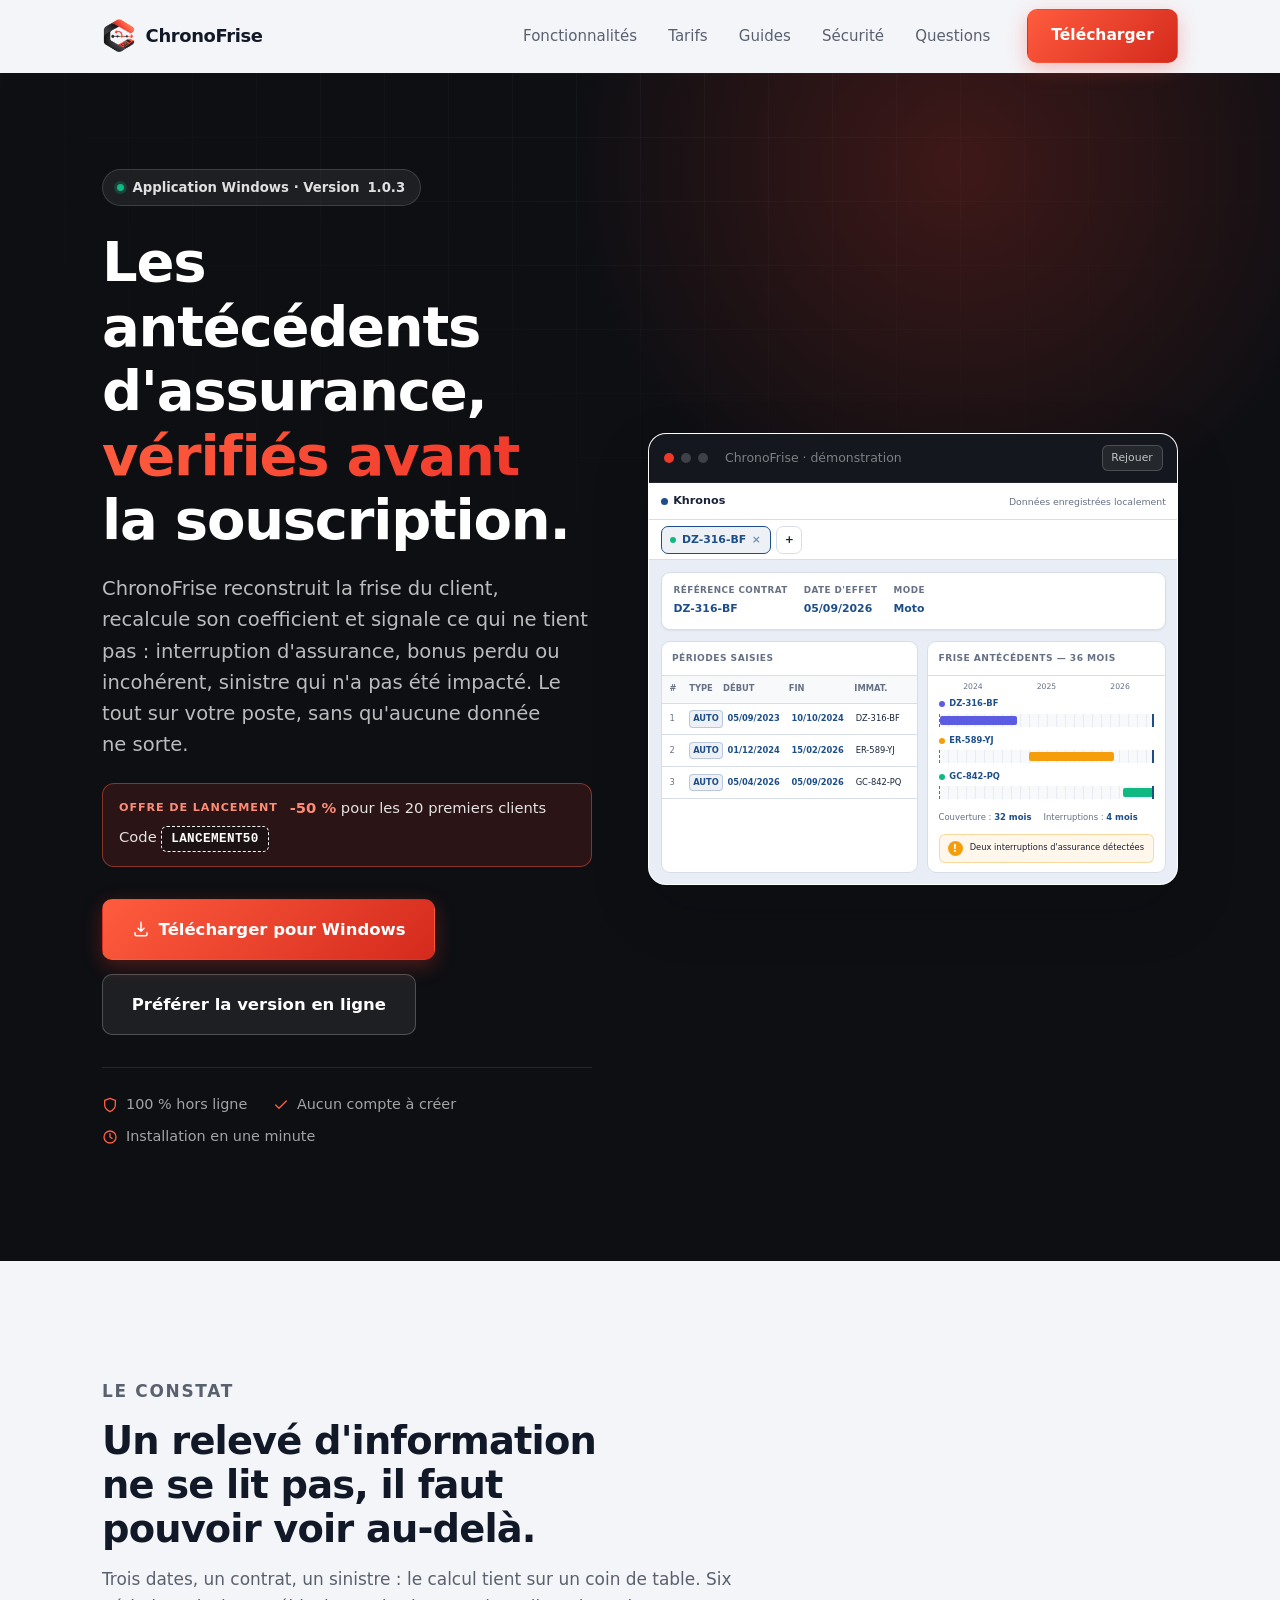
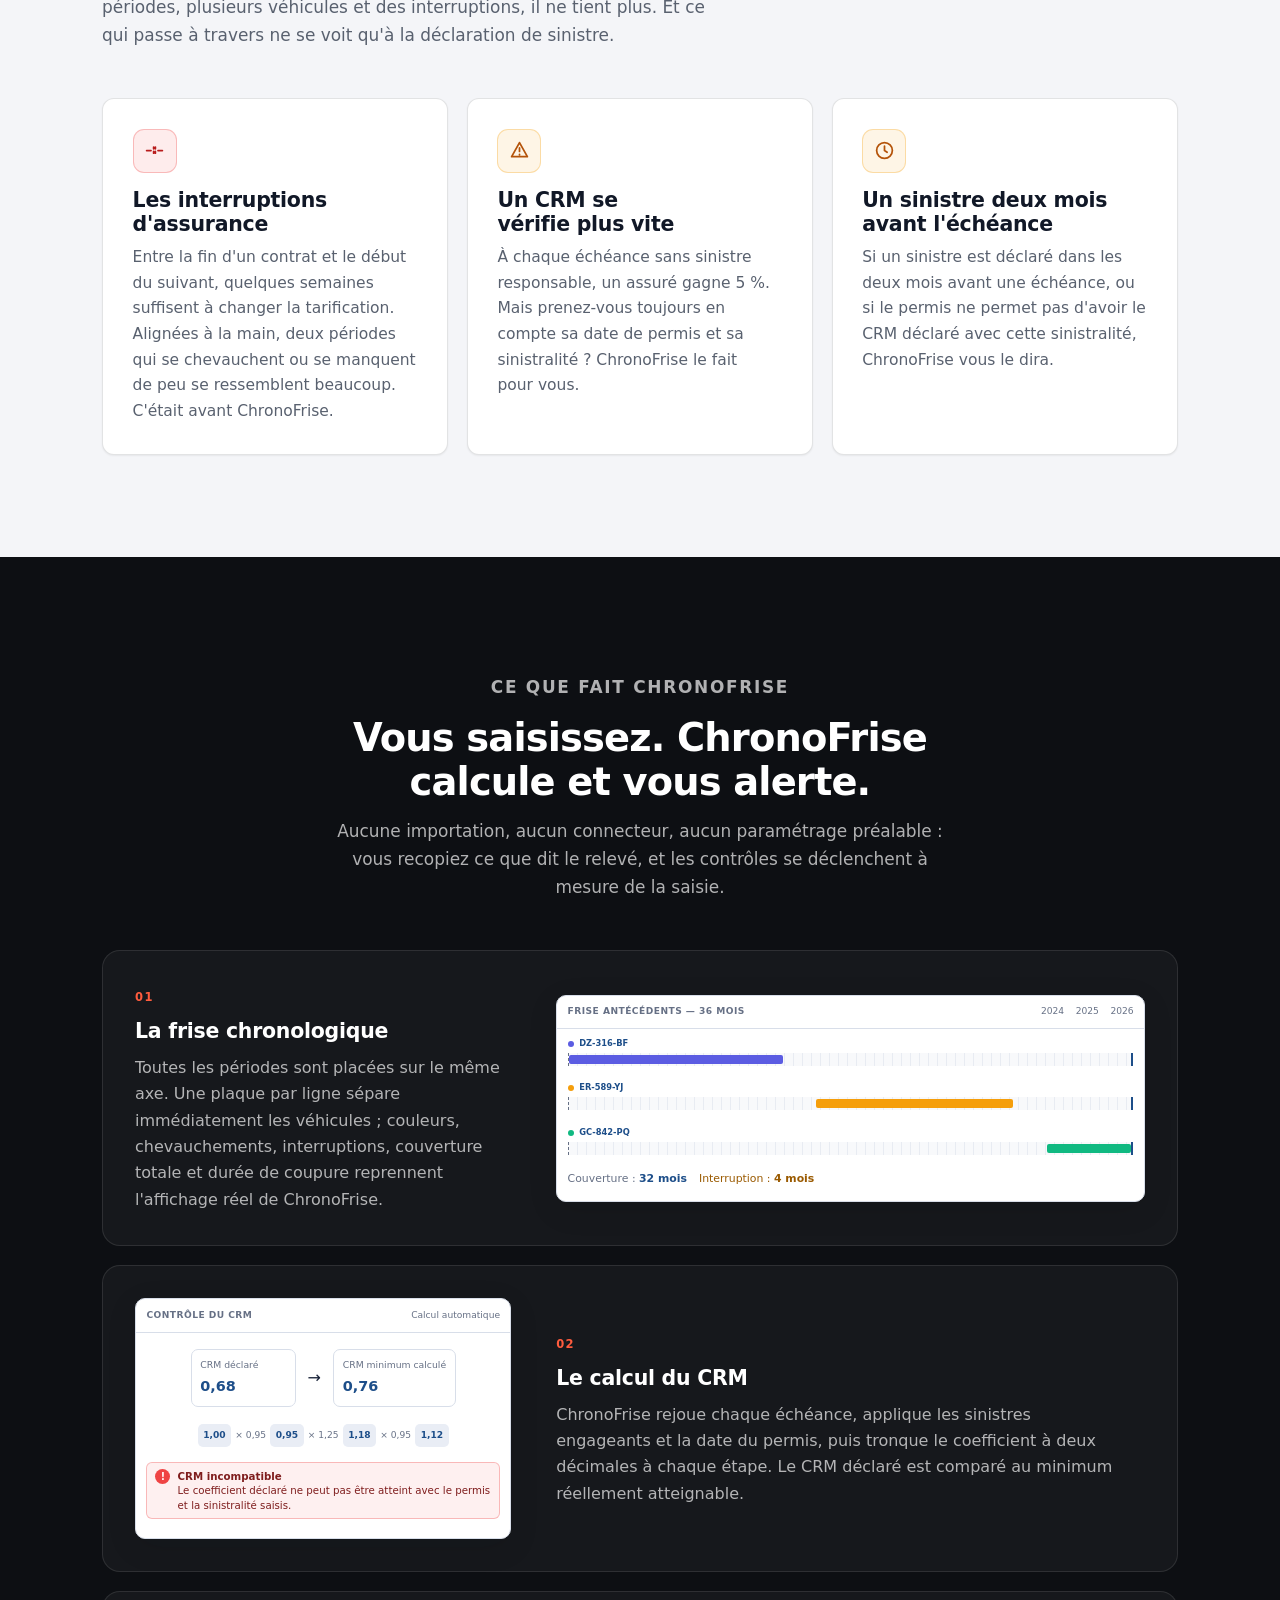
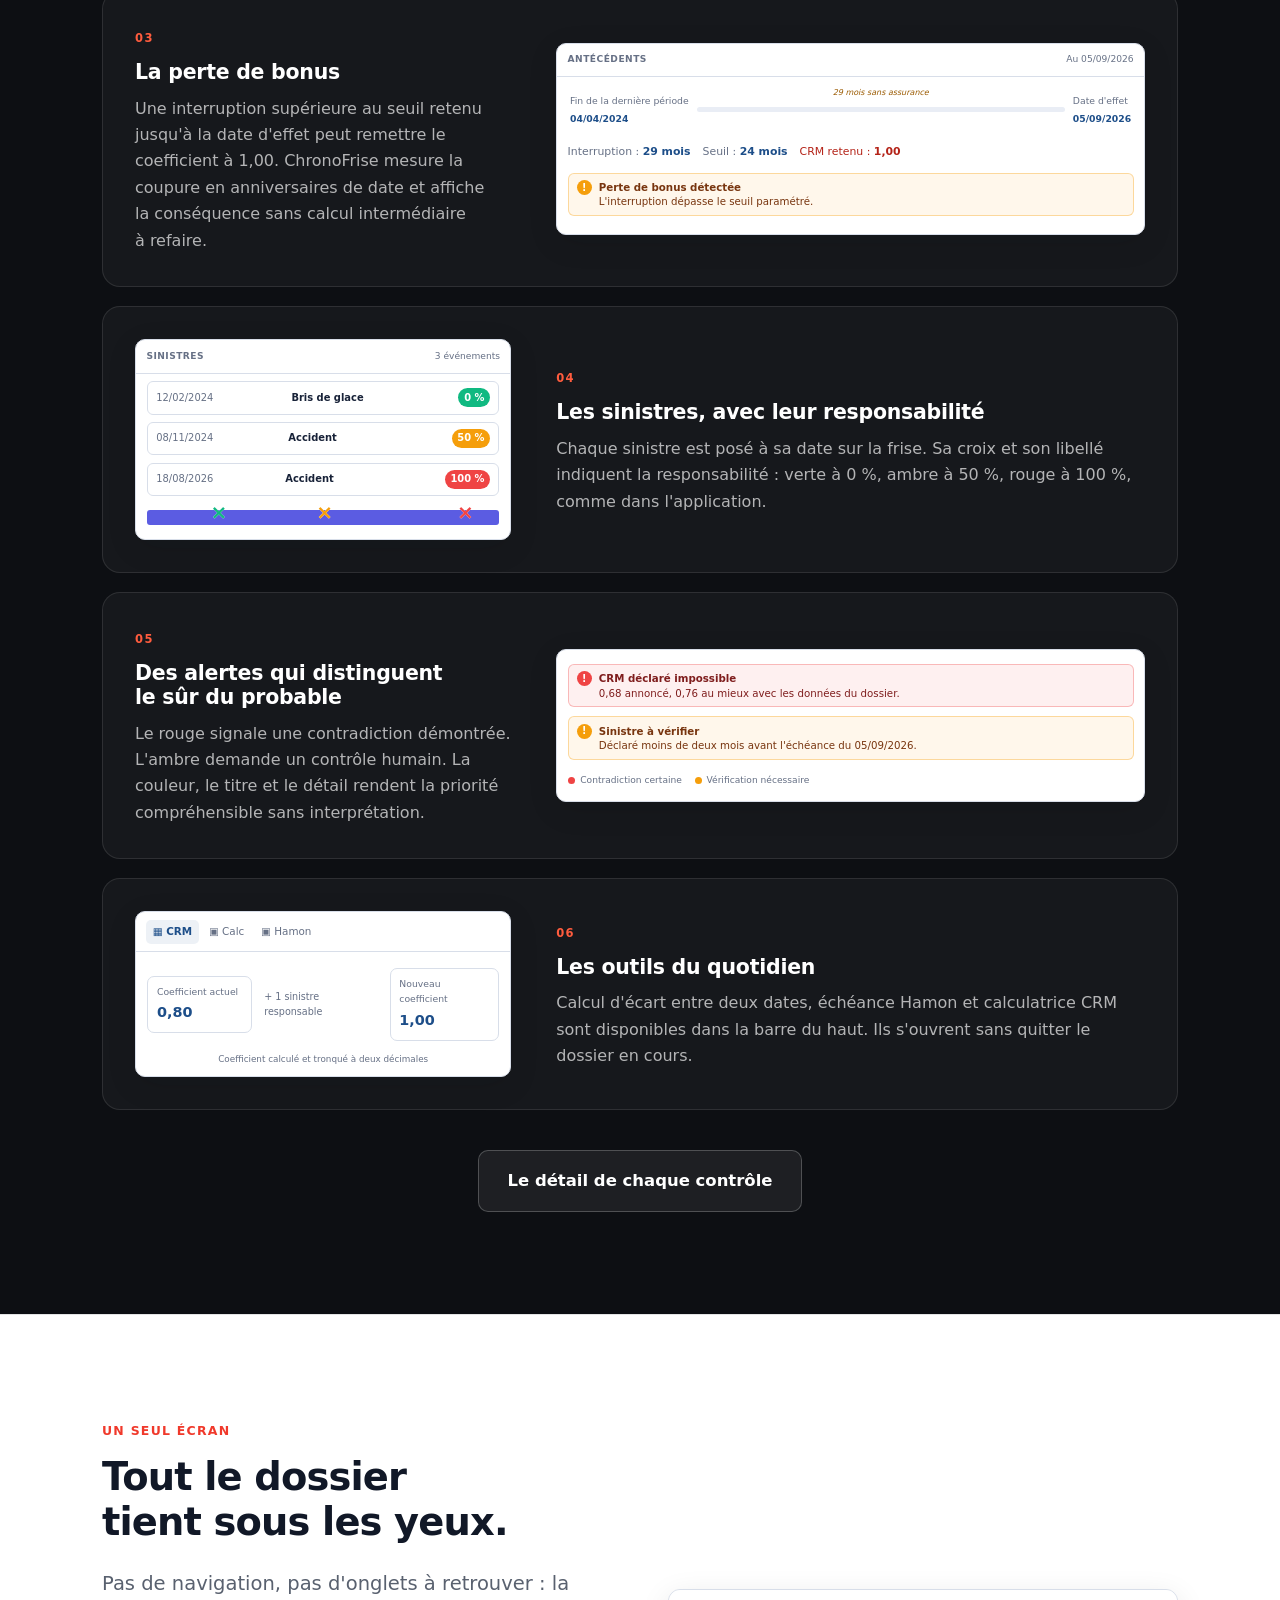
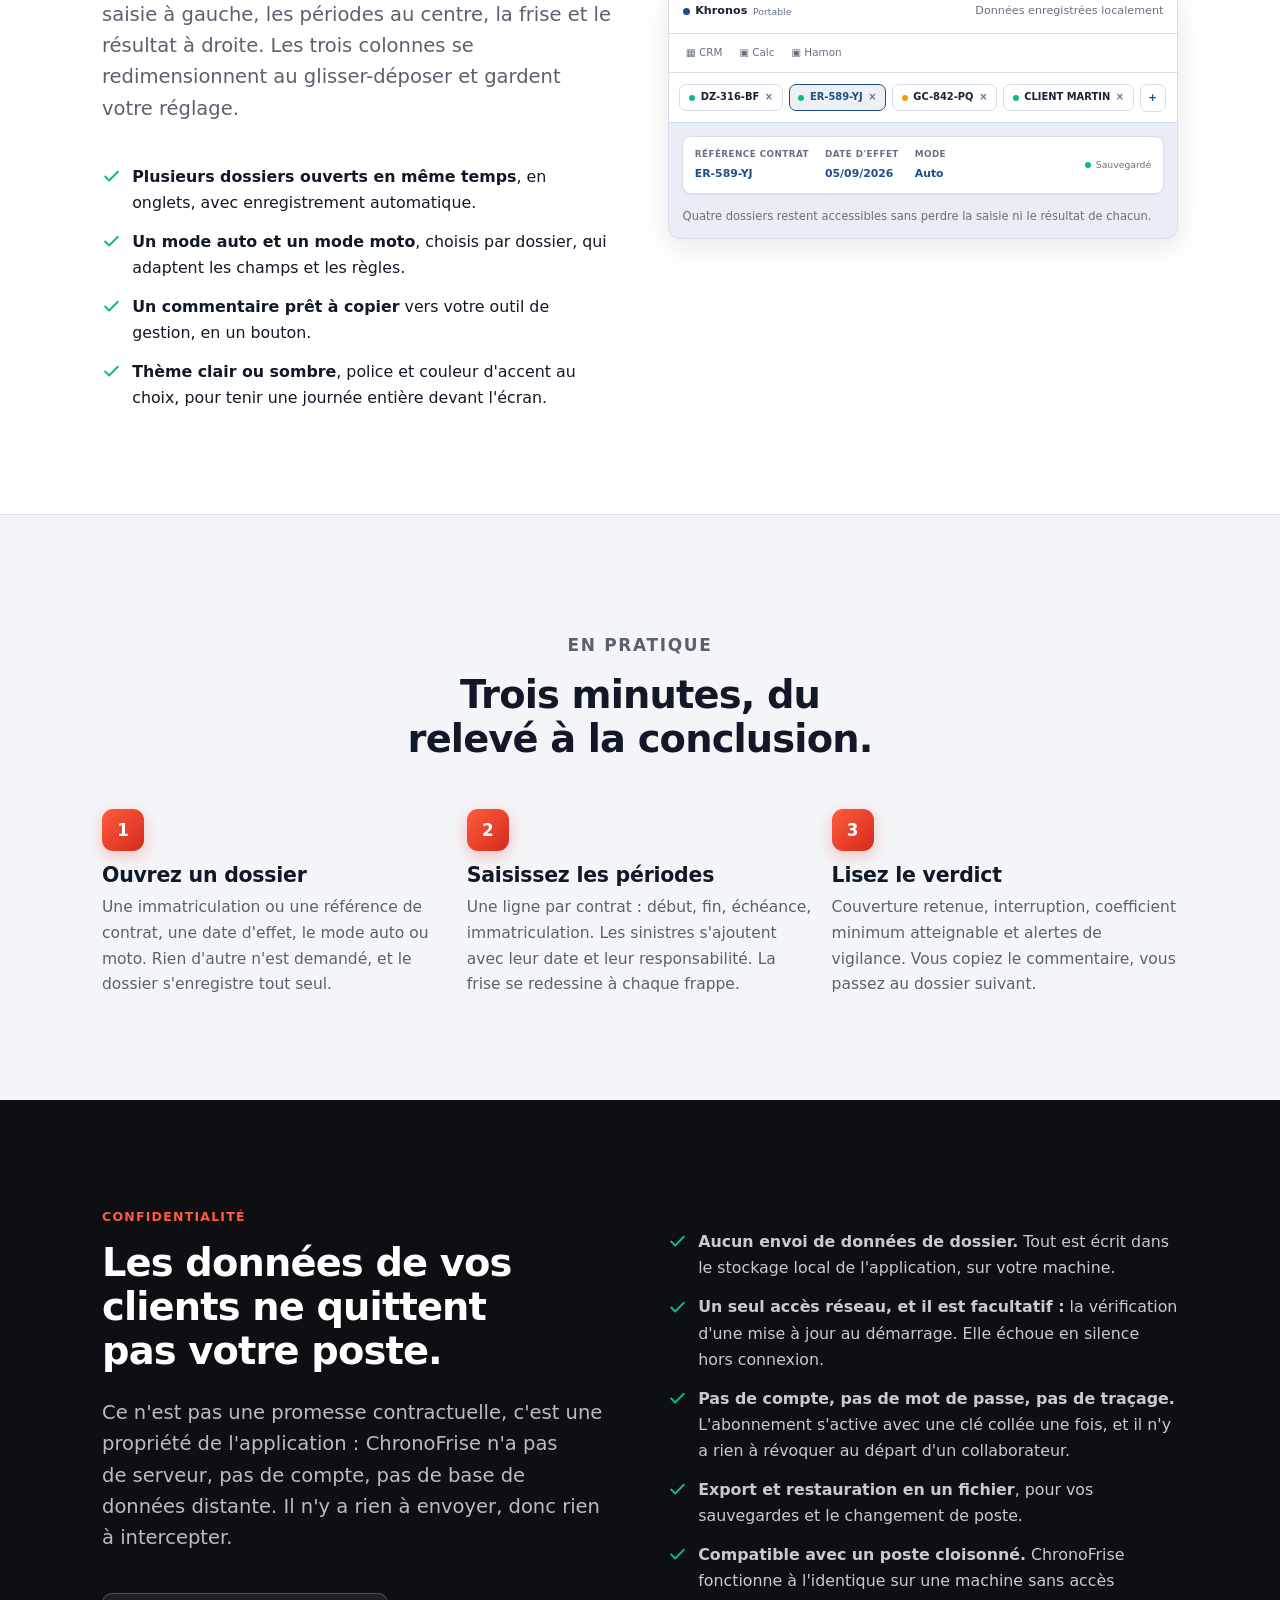
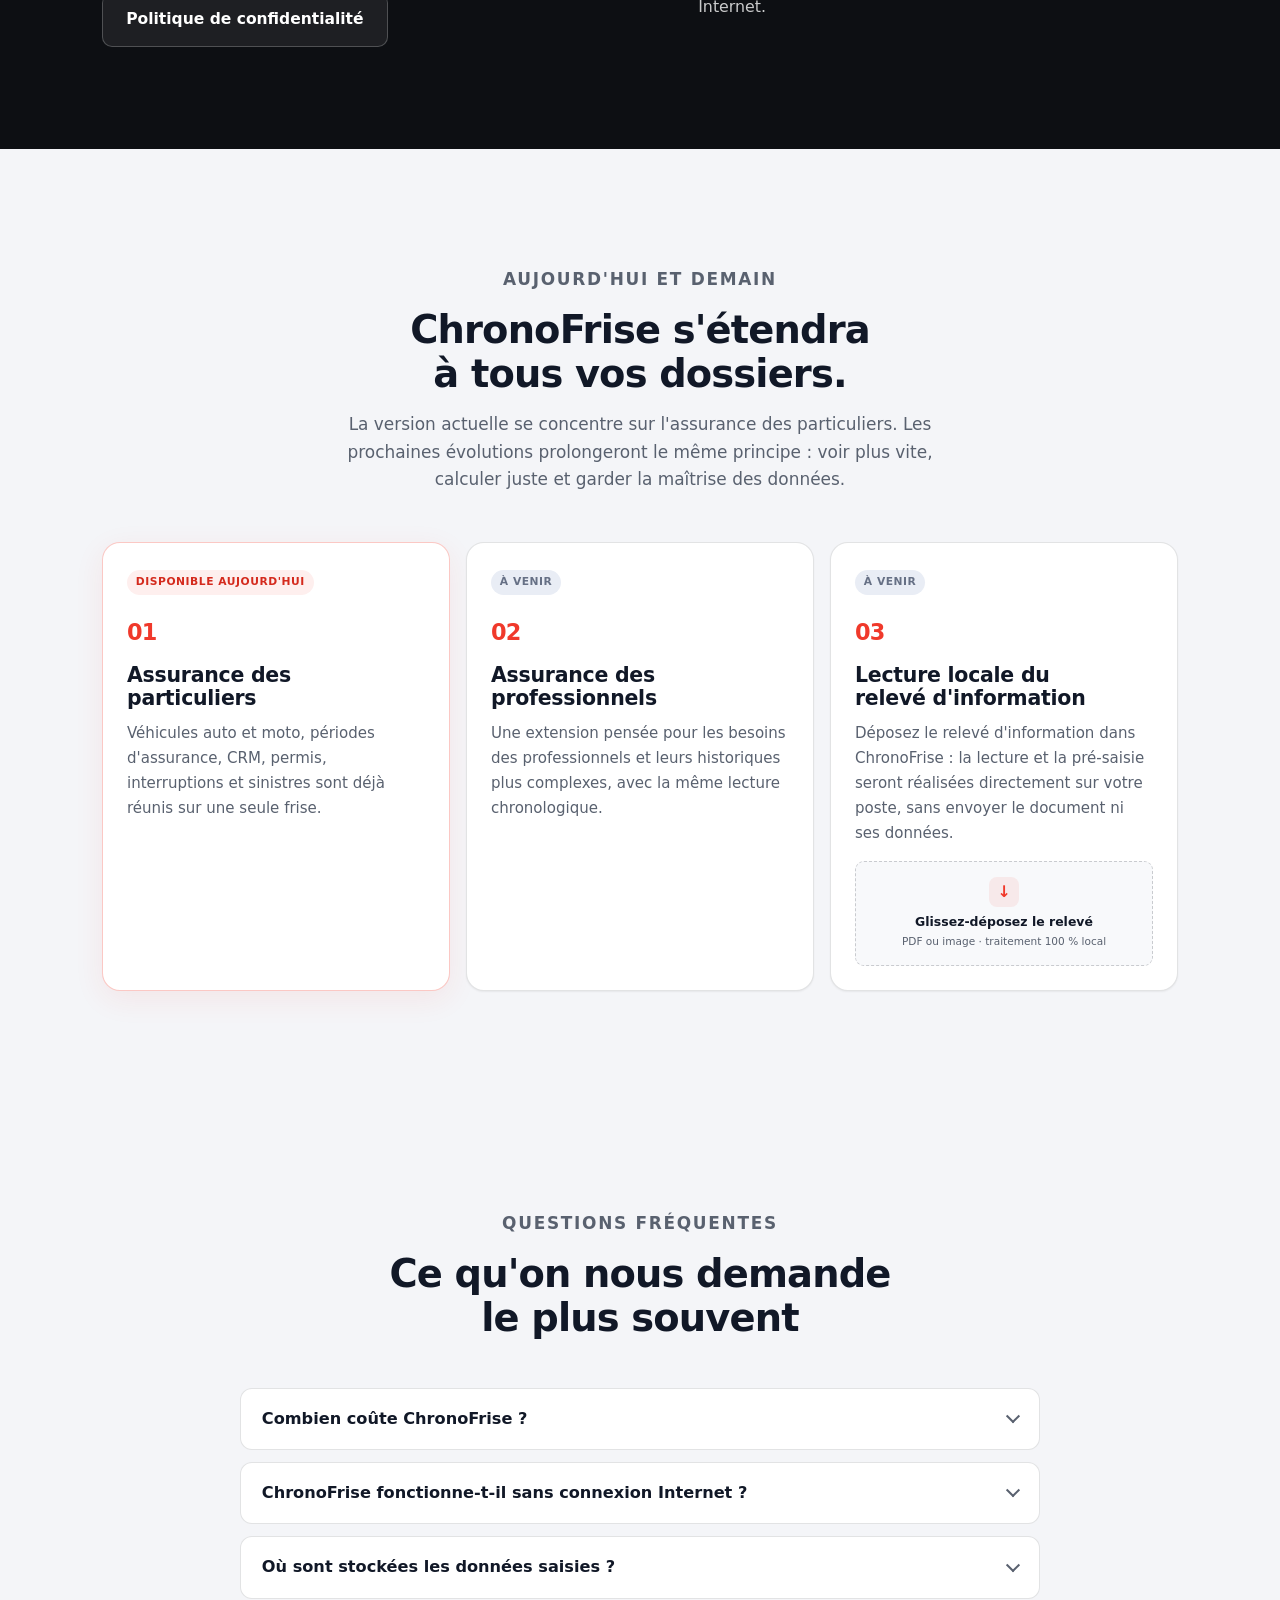
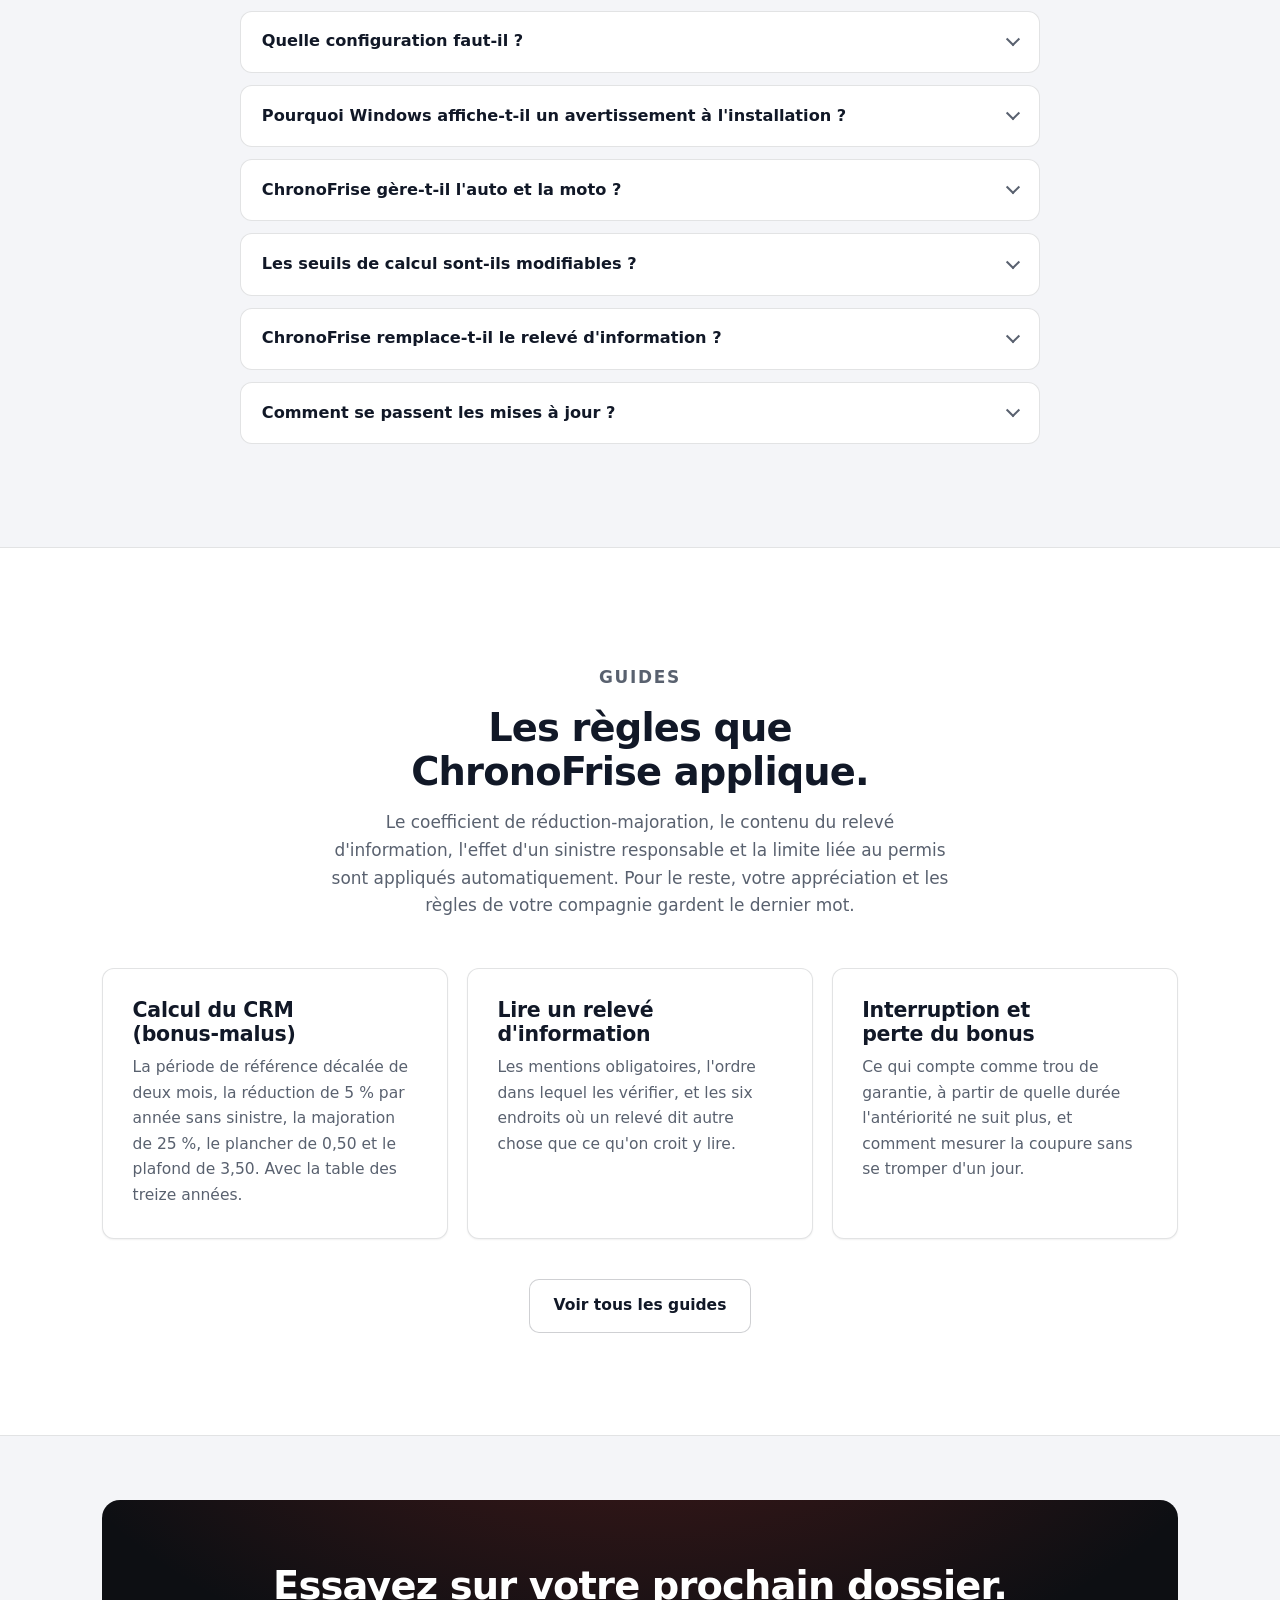
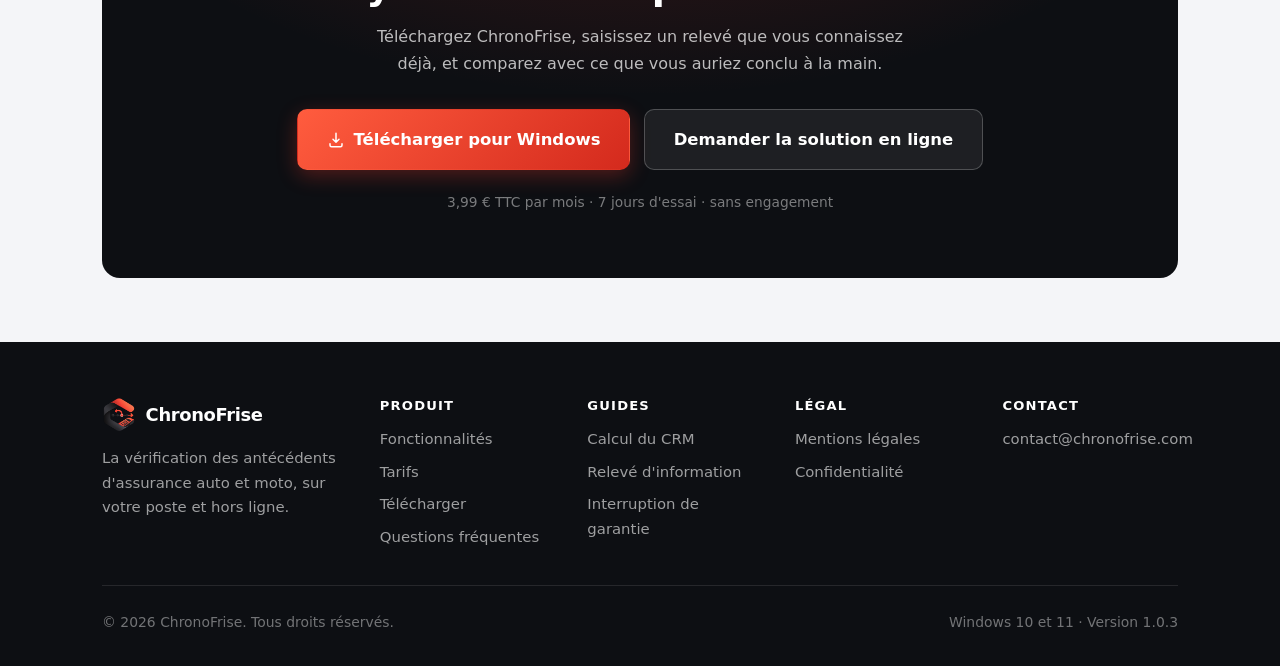
==== commit b98b77ab: "Update styles and metadata for September 2026 release - Updated stylesheet version in multiple HTML " ====
--- a/index.html
+++ b/index.html
@@ -4,8 +4,8 @@
 <meta charset="utf-8">
 <meta name="viewport" content="width=device-width, initial-scale=1">
 
-<title>ChronoFrise : vérification des antécédents d'assurance auto et moto</title>
-<meta name="description" content="Reconstruisez la frise des antécédents, recalculez le CRM et repérez les incohérences avant la souscription. Windows, 100 % hors ligne.">
+<title>ChronoFrise : vérifier les antécédents et le CRM</title>
+<meta name="description" content="ChronoFrise reconstruit la frise d'assurance, recalcule le CRM et détecte interruptions, bonus incohérents et sinistres non impactés, 100 % localement.">
 <link rel="canonical" href="https://chronofrise.com/">
 
 <meta name="theme-color" content="#0d0f13">
@@ -18,19 +18,19 @@
 <meta property="og:site_name" content="ChronoFrise">
 <meta property="og:url" content="https://chronofrise.com/">
 <meta property="og:title" content="ChronoFrise : vérification des antécédents d'assurance auto et moto">
-<meta property="og:description" content="Reconstruisez la frise des antécédents, recalculez le CRM et repérez les incohérences avant la souscription. Application Windows, 100 % hors ligne.">
+<meta property="og:description" content="Reconstituez la frise d'assurance, vérifiez le CRM et repérez interruptions, bonus incohérents et sinistres non impactés. Application Windows, 100 % locale.">
 <meta property="og:image" content="https://chronofrise.com/assets/img/chronofrise-ecran.png">
 <meta property="og:image:width" content="1494">
 <meta property="og:image:height" content="933">
 <meta property="og:image:alt" content="L'écran de ChronoFrise : saisie des antécédents, tableau des périodes et frise chronologique.">
 <meta name="twitter:card" content="summary_large_image">
 <meta name="twitter:title" content="ChronoFrise : vérification des antécédents d'assurance">
-<meta name="twitter:description" content="La frise, le CRM et les incohérences d'un relevé d'information, vérifiés en quelques minutes. 100 % hors ligne.">
+<meta name="twitter:description" content="Frise d'assurance, calcul du CRM et incohérences du relevé d'information vérifiés en quelques minutes, sans sortie de données.">
 <meta name="twitter:image" content="https://chronofrise.com/assets/img/chronofrise-ecran.png">
 
 <link rel="icon" href="favicon.ico" sizes="any">
 <link rel="apple-touch-icon" href="assets/img/logo-chronofrise-256.png">
-<link rel="stylesheet" href="assets/css/style.css?v=20260907a">
+<link rel="stylesheet" href="assets/css/style.css?v=20260908a">
 
 <!-- Données structurées : décrit le logiciel à Google (encart produit, prix, plateforme). -->
 <script type="application/ld+json" data-software-schema>
@@ -48,19 +48,20 @@
       "url": "https://chronofrise.com/",
       "downloadUrl": "https://chronofrise.com/telechargement/",
       "inLanguage": "fr-FR",
-      "description": "Application de bureau de vérification des antécédents d'assurance auto et moto : frise chronologique, calcul du CRM, détection des interruptions de garantie et des sinistres non impactés.",
+      "description": "Application Windows de vérification des antécédents d'assurance auto et moto : frise chronologique, calcul du CRM, détection des interruptions d'assurance, des bonus incohérents et des sinistres non impactés, avec traitement local des données.",
       "featureList": [
         "Frise chronologique des périodes d'assurance",
         "Calcul et contrôle du coefficient de réduction-majoration (CRM)",
         "Détection de la perte de bonus après interruption",
         "Repérage des sinistres non impactés sur la dernière échéance",
-        "Fonctionnement entièrement hors ligne"
+        "Fonctionnement entièrement hors ligne",
+        "Gestion simultanée de plusieurs dossiers"
       ],
       "offers": {
         "@type": "Offer",
         "price": "3.99",
         "priceCurrency": "EUR",
-        "url": "https://chronofrise.com/tarifs.html",
+        "url": "https://chronofrise.com/tarifs",
         "availability": "https://schema.org/InStock",
         "description": "Abonnement mensuel à 3,99 € TTC, 7 jours d'essai gratuit, sans engagement. Offre de lancement : 50 % de réduction pour les 20 premiers clients avec le code LANCEMENT50."
       },
@@ -210,8 +211,8 @@
 
           <p class="lead">
             ChronoFrise reconstruit la frise du client, recalcule son coefficient et signale
-            ce qui ne tient pas : trou de garantie, bonus perdu, sinistre qui n'a jamais
-            été appliqué. Le tout sur votre poste, sans qu'aucune donnée ne sorte.
+            ce qui ne tient pas : interruption d'assurance, bonus perdu ou incohérent,
+            sinistre qui n'a pas été impacté. Le tout sur votre poste, sans qu'aucune donnée ne sorte.
           </p>
 
           <div class="launch-offer" aria-label="Offre de lancement">
@@ -225,7 +226,7 @@
               <svg viewBox="0 0 24 24" fill="none" stroke="currentColor" stroke-width="2" stroke-linecap="round" stroke-linejoin="round" aria-hidden="true"><path d="M12 3v12m0 0l-4-4m4 4l4-4M4 17v2a2 2 0 002 2h12a2 2 0 002-2v-2"/></svg>
               Télécharger pour Windows
             </a>
-            <a class="btn btn-lg btn-on-dark" href="fonctionnalites.html">Voir les fonctionnalités</a>
+            <a class="btn btn-lg btn-on-dark" href="mailto:contact@chronofrise.com?subject=Demande%20de%20solution%20ChronoFrise%20en%20ligne" data-online-open>Préférer la version en ligne</a>
           </div>
 
           <ul class="hero-trust">
@@ -244,15 +245,53 @@
           </ul>
         </div>
 
-        <div class="window">
+        <div class="window app-demo hero-demo" data-live-demo>
           <div class="window-bar">
             <i></i><i></i><i></i>
-            <em class="window-title">ChronoFrise · dossier DZ-316-BF</em>
+            <em class="window-title">ChronoFrise · démonstration</em>
+            <button class="demo-replay" type="button" aria-label="Rejouer la saisie des périodes">Rejouer</button>
           </div>
           <div class="window-body">
-            <img src="assets/img/chronofrise-ecran.png"
-                 alt="L'écran de ChronoFrise : à gauche la saisie du véhicule, du permis et des antécédents ; au centre le tableau des périodes d'assurance ; à droite la frise chronologique sur 36 mois avec la couverture et l'interruption calculées."
-                 width="1494" height="933" fetchpriority="high" decoding="async">
+            <div class="demo-appbar"><strong><span></span> Khronos</strong><small>Données enregistrées localement</small></div>
+            <div class="demo-tabs" aria-label="Dossiers ouverts">
+              <span class="demo-tab active"><b></b>DZ-316-BF <i>×</i></span>
+              <span class="demo-add">+</span>
+            </div>
+            <div class="demo-contract">
+              <span><small>RÉFÉRENCE CONTRAT</small><strong>DZ-316-BF</strong></span>
+              <span><small>DATE D'EFFET</small><strong>05/09/2026</strong></span>
+              <span><small>MODE</small><strong>Moto</strong></span>
+            </div>
+            <div class="hero-demo-grid">
+              <div class="demo-periods">
+                <div class="demo-panel-title">PÉRIODES SAISIES</div>
+                <div class="demo-table-head"><span>#</span><span>TYPE</span><span>DÉBUT</span><span>FIN</span><span>IMMAT.</span></div>
+                <div class="demo-period" style="--delay:.25s"><span>1</span><b>AUTO</b><strong>05/09/2023</strong><strong>10/10/2024</strong><em>DZ-316-BF</em></div>
+                <div class="demo-period" style="--delay:1.15s"><span>2</span><b>AUTO</b><strong>01/12/2024</strong><strong>15/02/2026</strong><em>ER-589-YJ</em></div>
+                <div class="demo-period" style="--delay:2.05s"><span>3</span><b>AUTO</b><strong>05/04/2026</strong><strong>05/09/2026</strong><em>GC-842-PQ</em></div>
+              </div>
+              <div class="demo-frise-panel">
+                <div class="demo-panel-title">FRISE ANTÉCÉDENTS — 36 MOIS</div>
+                <div class="demo-years"><span>2024</span><span>2025</span><span>2026</span></div>
+                <div class="demo-frise-row" style="--delay:.45s">
+                  <strong><i class="plate-dot violet"></i>DZ-316-BF</strong>
+                  <div class="demo-track"><span class="demo-bar violet" style="--left:0%;--width:36%"></span></div>
+                </div>
+                <div class="demo-frise-row" style="--delay:1.35s">
+                  <strong><i class="plate-dot amber"></i>ER-589-YJ</strong>
+                  <div class="demo-track"><span class="demo-bar amber" style="--left:42%;--width:40%"></span></div>
+                </div>
+                <div class="demo-frise-row" style="--delay:2.25s">
+                  <strong><i class="plate-dot green"></i>GC-842-PQ</strong>
+                  <div class="demo-track"><span class="demo-bar green" style="--left:86%;--width:14%"></span></div>
+                </div>
+                <div class="demo-result" style="--delay:3.05s">
+                  <span>Couverture : <strong>32 mois</strong></span>
+                  <span>Interruptions : <strong>4 mois</strong></span>
+                </div>
+                <div class="demo-warning" style="--delay:3.35s"><b>!</b><span>Deux interruptions d'assurance détectées</span></div>
+              </div>
+            </div>
           </div>
         </div>
       </div>
@@ -264,10 +303,10 @@
     <div class="wrap">
       <div class="section-head">
         <p class="eyebrow">Le constat</p>
-        <h2>Un relevé d'information ne se relit pas de tête.</h2>
+        <h2>Un relevé d'information ne se lit pas, il faut pouvoir voir au-delà.</h2>
         <p>
-          Trois dates, deux contrats, un sinistre : le calcul tient sur un coin de table.
-          Six périodes, un changement de véhicule et une interruption au milieu, il ne tient plus.
+          Trois dates, un contrat, un sinistre : le calcul tient sur un coin de table.
+          Six périodes, plusieurs véhicules et des interruptions, il ne tient plus.
           Et ce qui passe à travers ne se voit qu'à la déclaration de sinistre.
         </p>
       </div>
@@ -277,11 +316,11 @@
           <span class="card-icon is-red" aria-hidden="true">
             <svg viewBox="0 0 24 24" fill="none" stroke="currentColor" stroke-width="2" stroke-linecap="round" stroke-linejoin="round"><path d="M3 12h5m8 0h5"/><path d="M11 8v8M13 8v8" stroke-dasharray="2 3"/></svg>
           </span>
-          <h3>Les trous de garantie passent inaperçus</h3>
+          <h3>Les interruptions d'assurance</h3>
           <p>
             Entre la fin d'un contrat et le début du suivant, quelques semaines suffisent à
-            changer la tarification. Alignées à la main, deux périodes qui se chevauchent
-            ou se manquent de peu se ressemblent beaucoup.
+            changer la tarification. Alignées à la main, deux périodes qui se chevauchent ou
+            se manquent de peu se ressemblent beaucoup. C'était avant ChronoFrise.
           </p>
         </article>
 
@@ -289,11 +328,10 @@
           <span class="card-icon is-amber" aria-hidden="true">
             <svg viewBox="0 0 24 24" fill="none" stroke="currentColor" stroke-width="2" stroke-linecap="round" stroke-linejoin="round"><path d="M12 3l9 16H3L12 3z"/><path d="M12 9v4M12 16.5v.5"/></svg>
           </span>
-          <h3>Le CRM déclaré n'est pas vérifiable à la main</h3>
+          <h3>Un CRM se vérifie plus vite</h3>
           <p>
-            Chaque échéance retire 5 %, chaque sinistre engageant applique une majoration,
-            et le résultat est tronqué à chaque étape avant de servir de base à l'année
-            suivante. Sur cinq ans, l'écart se compte en points.
+            À chaque échéance sans sinistre responsable, un assuré gagne 5 %. Mais prenez-vous
+            toujours en compte sa date de permis et sa sinistralité ? ChronoFrise le fait pour vous.
           </p>
         </article>
 
@@ -301,11 +339,10 @@
           <span class="card-icon is-amber" aria-hidden="true">
             <svg viewBox="0 0 24 24" fill="none" stroke="currentColor" stroke-width="2" stroke-linecap="round" stroke-linejoin="round"><circle cx="12" cy="12" r="9"/><path d="M12 7v5l3 2"/></svg>
           </span>
-          <h3>Un sinistre récent n'a pas encore été appliqué</h3>
+          <h3>Un sinistre deux mois avant l'échéance</h3>
           <p>
-            Survenu trop près de la dernière échéance, il n'a pu être répercuté sur aucun
-            coefficient. Le CRM présenté est bon sur le papier, et pourtant trop favorable :
-            rien dans le relevé ne le dit.
+            Si un sinistre est déclaré dans les deux mois avant une échéance, ou si le permis
+            ne permet pas d'avoir le CRM déclaré avec cette sinistralité, ChronoFrise vous le dira.
           </p>
         </article>
       </div>
@@ -324,77 +361,89 @@
         </p>
       </div>
 
-      <div class="grid grid-3">
-        <article class="card reveal">
-          <span class="card-icon" aria-hidden="true">
-            <svg viewBox="0 0 24 24" fill="none" stroke="currentColor" stroke-width="2" stroke-linecap="round" stroke-linejoin="round"><path d="M3 12h18"/><circle cx="7" cy="12" r="2" fill="currentColor" stroke="none"/><circle cx="13" cy="12" r="2" fill="currentColor" stroke="none"/><path d="M19 9l3 3-3 3"/></svg>
-          </span>
-          <h3>La frise chronologique</h3>
-          <p>
-            Toutes les périodes sur un même axe, une couleur par contrat. Les chevauchements
-            et les interruptions se voient d'un coup d'œil, avec la couverture totale et la
-            durée d'interruption calculées sous la frise.
-          </p>
-        </article>
-
-        <article class="card reveal">
-          <span class="card-icon" aria-hidden="true">
-            <svg viewBox="0 0 24 24" fill="none" stroke="currentColor" stroke-width="2" stroke-linecap="round" stroke-linejoin="round"><rect x="4" y="2" width="16" height="20" rx="2"/><path d="M8 6h8M8 11h2m3 0h3M8 15h2m3 0h3"/></svg>
-          </span>
-          <h3>Le calcul du CRM</h3>
-          <p>
-            ChronoFrise rejoue les échéances année par année, applique les majorations des
-            sinistres engageants et tronque à deux décimales à chaque étape, comme la règle
-            l'impose. Il en sort le coefficient minimum réellement atteignable.
-          </p>
-        </article>
-
-        <article class="card reveal">
-          <span class="card-icon" aria-hidden="true">
-            <svg viewBox="0 0 24 24" fill="none" stroke="currentColor" stroke-width="2" stroke-linecap="round" stroke-linejoin="round"><path d="M21 12a9 9 0 11-3-6.7"/><path d="M21 4v5h-5"/></svg>
-          </span>
-          <h3>La perte de bonus</h3>
-          <p>
-            Une interruption de plus de 24 mois qui court jusqu'à la date d'effet ramène le
-            coefficient à 1,00. Le seuil se mesure en anniversaires de date, jamais en jours,
-            et se règle dans les paramètres.
-          </p>
-        </article>
-
-        <article class="card reveal">
-          <span class="card-icon" aria-hidden="true">
-            <svg viewBox="0 0 24 24" fill="none" stroke="currentColor" stroke-width="2" stroke-linecap="round" stroke-linejoin="round"><path d="M5 5l14 14M19 5L5 19"/></svg>
-          </span>
-          <h3>Les sinistres, avec leur responsabilité</h3>
-          <p>
-            Chaque sinistre se pose sur la frise à sa date, et sa croix porte sa
-            responsabilité : verte à 0 %, ambre à 50 %, rouge à 100 %. La légende
-            l'écrit aussi en toutes lettres, pour rester lisible à l'impression.
-          </p>
-        </article>
-
-        <article class="card reveal">
-          <span class="card-icon" aria-hidden="true">
-            <svg viewBox="0 0 24 24" fill="none" stroke="currentColor" stroke-width="2" stroke-linecap="round" stroke-linejoin="round"><path d="M12 3l9 16H3L12 3z"/><path d="M12 9v4M12 16.5v.5"/></svg>
-          </span>
-          <h3>Des alertes qui distinguent le sûr du probable</h3>
-          <p>
-            Une alerte rouge signale une contradiction démontrée : le coefficient annoncé est
-            impossible. Une alerte ambre signale une vérification à faire. Les deux ne se
-            confondent jamais, et une ligne ne porte qu'une alerte à la fois.
-          </p>
-        </article>
-
-        <article class="card reveal">
-          <span class="card-icon" aria-hidden="true">
-            <svg viewBox="0 0 24 24" fill="none" stroke="currentColor" stroke-width="2" stroke-linecap="round" stroke-linejoin="round"><path d="M10.3 4.3a2 2 0 013.4 0l.4.8a2 2 0 002 1l.9-.1a2 2 0 011.8 3l-.5.8a2 2 0 000 2.2l.5.8a2 2 0 01-1.8 3l-.9-.1a2 2 0 00-2 1l-.4.8a2 2 0 01-3.4 0l-.4-.8a2 2 0 00-2-1l-.9.1a2 2 0 01-1.8-3l.5-.8a2 2 0 000-2.2l-.5-.8a2 2 0 011.8-3l.9.1a2 2 0 002-1l.4-.8z"/><circle cx="12" cy="12" r="2.5"/></svg>
-          </span>
-          <h3>Les outils du quotidien</h3>
-          <p>
-            Un calcul d'écart entre deux dates, une échéance Hamon, une calculatrice CRM
-            autonome : les trois outils sont dans la barre du haut, disponibles sans quitter
-            le dossier en cours.
-          </p>
+      <div class="feature-showcase">
+        <article class="feature-example reveal">
+          <div class="feature-copy">
+            <span class="feature-number">01</span>
+            <h3>La frise chronologique</h3>
+            <p>Toutes les périodes sont placées sur le même axe. Une plaque par ligne sépare immédiatement les véhicules ; couleurs, chevauchements, interruptions, couverture totale et durée de coupure reprennent l'affichage réel de ChronoFrise.</p>
+          </div>
+          <div class="app-panel timeline-example" role="img" aria-label="Exemple ChronoFrise avec trois plaques et trois périodes sur des lignes distinctes">
+            <div class="app-panel-head"><strong>FRISE ANTÉCÉDENTS — 36 MOIS</strong><span>2024&nbsp;&nbsp;&nbsp; 2025&nbsp;&nbsp;&nbsp; 2026</span></div>
+            <div class="mini-timeline"><b><i class="plate-dot violet"></i>DZ-316-BF</b><div class="demo-track"><span class="demo-bar violet" style="--left:0%;--width:38%"></span></div></div>
+            <div class="mini-timeline"><b><i class="plate-dot amber"></i>ER-589-YJ</b><div class="demo-track"><span class="demo-bar amber" style="--left:44%;--width:35%"></span></div></div>
+            <div class="mini-timeline"><b><i class="plate-dot green"></i>GC-842-PQ</b><div class="demo-track"><span class="demo-bar green" style="--left:85%;--width:15%"></span></div></div>
+            <div class="app-metrics"><span>Couverture : <strong>32 mois</strong></span><span class="metric-amber">Interruption : <strong>4 mois</strong></span></div>
+          </div>
+        </article>
+
+        <article class="feature-example reveal">
+          <div class="feature-copy">
+            <span class="feature-number">02</span>
+            <h3>Le calcul du CRM</h3>
+            <p>ChronoFrise rejoue chaque échéance, applique les sinistres engageants et la date du permis, puis tronque le coefficient à deux décimales à chaque étape. Le CRM déclaré est comparé au minimum réellement atteignable.</p>
+          </div>
+          <div class="app-panel crm-example">
+            <div class="app-panel-head"><strong>CONTRÔLE DU CRM</strong><span>Calcul automatique</span></div>
+            <div class="crm-fields"><label>CRM déclaré <strong>0,68</strong></label><span>→</span><label>CRM minimum calculé <strong>0,76</strong></label></div>
+            <div class="calc-steps"><span>1,00</span><i>× 0,95</i><span>0,95</span><i>× 1,25</i><span>1,18</span><i>× 0,95</i><span>1,12</span></div>
+            <div class="app-alert red"><b>!</b><span><strong>CRM incompatible</strong> Le coefficient déclaré ne peut pas être atteint avec le permis et la sinistralité saisis.</span></div>
+          </div>
+        </article>
+
+        <article class="feature-example reveal">
+          <div class="feature-copy">
+            <span class="feature-number">03</span>
+            <h3>La perte de bonus</h3>
+            <p>Une interruption supérieure au seuil retenu jusqu'à la date d'effet peut remettre le coefficient à 1,00. ChronoFrise mesure la coupure en anniversaires de date et affiche la conséquence sans calcul intermédiaire à refaire.</p>
+          </div>
+          <div class="app-panel loss-example">
+            <div class="app-panel-head"><strong>ANTÉCÉDENTS</strong><span>Au 05/09/2026</span></div>
+            <div class="loss-line"><span>Fin de la dernière période<b>04/04/2024</b></span><i></i><span>Date d'effet<b>05/09/2026</b></span></div>
+            <div class="app-metrics"><span>Interruption : <strong>29 mois</strong></span><span>Seuil : <strong>24 mois</strong></span><span class="metric-red">CRM retenu : <strong>1,00</strong></span></div>
+            <div class="app-alert amber"><b>!</b><span><strong>Perte de bonus détectée</strong> L'interruption dépasse le seuil paramétré.</span></div>
+          </div>
+        </article>
+
+        <article class="feature-example reveal">
+          <div class="feature-copy">
+            <span class="feature-number">04</span>
+            <h3>Les sinistres, avec leur responsabilité</h3>
+            <p>Chaque sinistre est posé à sa date sur la frise. Sa croix et son libellé indiquent la responsabilité : verte à 0 %, ambre à 50 %, rouge à 100 %, comme dans l'application.</p>
+          </div>
+          <div class="app-panel claims-example">
+            <div class="app-panel-head"><strong>SINISTRES</strong><span>3 événements</span></div>
+            <div class="claim-row green"><time>12/02/2024</time><b>Bris de glace</b><span>0 %</span></div>
+            <div class="claim-row amber"><time>08/11/2024</time><b>Accident</b><span>50 %</span></div>
+            <div class="claim-row red"><time>18/08/2026</time><b>Accident</b><span>100 %</span></div>
+            <div class="claim-track"><i class="green" style="left:18%">×</i><i class="amber" style="left:48%">×</i><i class="red" style="left:88%">×</i></div>
+          </div>
+        </article>
+
+        <article class="feature-example reveal">
+          <div class="feature-copy">
+            <span class="feature-number">05</span>
+            <h3>Des alertes qui distinguent le sûr du probable</h3>
+            <p>Le rouge signale une contradiction démontrée. L'ambre demande un contrôle humain. La couleur, le titre et le détail rendent la priorité compréhensible sans interprétation.</p>
+          </div>
+          <div class="app-panel alerts-example">
+            <div class="app-alert red"><b>!</b><span><strong>CRM déclaré impossible</strong> 0,68 annoncé, 0,76 au mieux avec les données du dossier.</span></div>
+            <div class="app-alert amber"><b>!</b><span><strong>Sinistre à vérifier</strong> Déclaré moins de deux mois avant l'échéance du 05/09/2026.</span></div>
+            <div class="alert-legend"><span><i class="red"></i>Contradiction certaine</span><span><i class="amber"></i>Vérification nécessaire</span></div>
+          </div>
+        </article>
+
+        <article class="feature-example reveal">
+          <div class="feature-copy">
+            <span class="feature-number">06</span>
+            <h3>Les outils du quotidien</h3>
+            <p>Calcul d'écart entre deux dates, échéance Hamon et calculatrice CRM sont disponibles dans la barre du haut. Ils s'ouvrent sans quitter le dossier en cours.</p>
+          </div>
+          <div class="app-panel tools-example">
+            <div class="tool-tabs"><span class="active">▦ CRM</span><span>▣ Calc</span><span>▣ Hamon</span></div>
+            <div class="tool-body"><label>Coefficient actuel<strong>0,80</strong></label><span>+ 1 sinistre responsable</span><label>Nouveau coefficient<strong>1,00</strong></label></div>
+            <small>Coefficient calculé et tronqué à deux décimales</small>
+          </div>
         </article>
       </div>
 
@@ -437,34 +486,23 @@
           </ul>
         </div>
 
-        <div>
-          <div class="callout is-amber reveal">
-            <svg viewBox="0 0 24 24" fill="none" stroke="currentColor" stroke-width="2" stroke-linecap="round" stroke-linejoin="round" aria-hidden="true"><path d="M12 3l9 16H3L12 3z"/><path d="M12 9v4M12 16.5v.5"/></svg>
-            <div>
-              <strong>Interruption de 7 mois détectée</strong>
-              <p>Du 15/02/2026 au 05/09/2026. La couverture retenue tombe à 29 mois.</p>
-            </div>
-          </div>
-
-          <div class="callout is-red reveal" style="margin-top: 0.9rem;">
-            <svg viewBox="0 0 24 24" fill="none" stroke="currentColor" stroke-width="2" stroke-linecap="round" stroke-linejoin="round" aria-hidden="true"><circle cx="12" cy="12" r="9"/><path d="M12 8v5M12 16v.5"/></svg>
-            <div>
-              <strong>CRM déclaré incompatible</strong>
-              <p>0,68 annoncé, 0,76 au mieux compte tenu des échéances et du sinistre de 2024.</p>
-            </div>
-          </div>
-
-          <div class="callout is-green reveal" style="margin-top: 0.9rem;">
-            <svg viewBox="0 0 24 24" fill="none" stroke="currentColor" stroke-width="2" stroke-linecap="round" stroke-linejoin="round" aria-hidden="true"><path d="M20 6L9 17l-5-5"/></svg>
-            <div>
-              <strong>Antériorité conforme</strong>
-              <p>29 mois pleins sur les 36 exigés, aucun sinistre engageant sur la période.</p>
-            </div>
-          </div>
-
-          <p class="muted mt-2" style="font-size: 0.87rem;">
-            Exemples d'alertes. Les messages réels reprennent les dates et les montants du dossier.
-          </p>
+        <div class="workspace-preview reveal" role="img" aria-label="Aperçu de la barre ChronoFrise avec quatre espaces de travail ouverts">
+          <div class="workspace-top"><strong><i></i>Khronos <small>Portable</small></strong><span>Données enregistrées localement</span></div>
+          <div class="workspace-tools"><span>▦ CRM</span><span>▣ Calc</span><span>▣ Hamon</span></div>
+          <div class="workspace-tabs">
+            <span><i class="saved"></i>DZ-316-BF <b>×</b></span>
+            <span class="active"><i class="saved"></i>ER-589-YJ <b>×</b></span>
+            <span><i class="editing"></i>GC-842-PQ <b>×</b></span>
+            <span><i class="saved"></i>CLIENT MARTIN <b>×</b></span>
+            <button type="button" tabindex="-1" aria-hidden="true">+</button>
+          </div>
+          <div class="workspace-card">
+            <span><small>RÉFÉRENCE CONTRAT</small><strong>ER-589-YJ</strong></span>
+            <span><small>DATE D'EFFET</small><strong>05/09/2026</strong></span>
+            <span><small>MODE</small><strong>Auto</strong></span>
+            <em><i></i>Sauvegardé</em>
+          </div>
+          <p>Quatre dossiers restent accessibles sans perdre la saisie ni le résultat de chacun.</p>
         </div>
       </div>
     </div>
@@ -549,6 +587,38 @@
     </div>
   </section>
 
+  <!-- ══ Feuille de route ══════════════════════════════════════════════ -->
+  <section class="roadmap-section" id="avenir">
+    <div class="wrap">
+      <div class="section-head centered">
+        <p class="eyebrow">Aujourd'hui et demain</p>
+        <h2>ChronoFrise s'étendra à tous vos dossiers.</h2>
+        <p>La version actuelle se concentre sur l'assurance des particuliers. Les prochaines évolutions prolongeront le même principe : voir plus vite, calculer juste et garder la maîtrise des données.</p>
+      </div>
+      <div class="roadmap-grid">
+        <article class="roadmap-card current reveal">
+          <span class="roadmap-status">Disponible aujourd'hui</span>
+          <div class="roadmap-icon" aria-hidden="true">01</div>
+          <h3>Assurance des particuliers</h3>
+          <p>Véhicules auto et moto, périodes d'assurance, CRM, permis, interruptions et sinistres sont déjà réunis sur une seule frise.</p>
+        </article>
+        <article class="roadmap-card reveal">
+          <span class="roadmap-status">À venir</span>
+          <div class="roadmap-icon" aria-hidden="true">02</div>
+          <h3>Assurance des professionnels</h3>
+          <p>Une extension pensée pour les besoins des professionnels et leurs historiques plus complexes, avec la même lecture chronologique.</p>
+        </article>
+        <article class="roadmap-card reveal">
+          <span class="roadmap-status">À venir</span>
+          <div class="roadmap-icon" aria-hidden="true">03</div>
+          <h3>Lecture locale du relevé d'information</h3>
+          <p>Déposez le relevé d'information dans ChronoFrise : la lecture et la pré-saisie seront réalisées directement sur votre poste, sans envoyer le document ni ses données.</p>
+          <div class="drop-preview"><span>↓</span><strong>Glissez-déposez le relevé</strong><small>PDF ou image · traitement 100 % local</small></div>
+        </article>
+      </div>
+    </div>
+  </section>
+
   <!-- ══ FAQ ════════════════════════════════════════════════════════════ -->
   <section id="faq">
     <div class="wrap">
@@ -687,9 +757,9 @@
         <p class="eyebrow">Guides</p>
         <h2>Les règles que ChronoFrise applique.</h2>
         <p>
-          Le calcul du CRM, le contenu d'un relevé d'information et l'effet d'une interruption
-          de garantie sont des règles publiques. Nous les avons écrites, chiffrées et
-          illustrées, pour que vous puissiez refaire le calcul à la main quand il le faut.
+          Le coefficient de réduction-majoration, le contenu du relevé d'information, l'effet
+          d'un sinistre responsable et la limite liée au permis sont appliqués automatiquement.
+          Pour le reste, votre appréciation et les règles de votre compagnie gardent le dernier mot.
         </p>
       </div>
 
@@ -740,7 +810,7 @@
             <svg viewBox="0 0 24 24" fill="none" stroke="currentColor" stroke-width="2" stroke-linecap="round" stroke-linejoin="round" aria-hidden="true"><path d="M12 3v12m0 0l-4-4m4 4l4-4M4 17v2a2 2 0 002 2h12a2 2 0 002-2v-2"/></svg>
             Télécharger pour Windows
           </a>
-          <a class="btn btn-lg btn-on-dark" href="tarifs.html">Voir les tarifs</a>
+          <a class="btn btn-lg btn-on-dark" href="mailto:contact@chronofrise.com?subject=Demande%20de%20solution%20ChronoFrise%20en%20ligne" data-online-open>Demander la solution en ligne</a>
         </div>
         <p class="fine">3,99 € TTC par mois · 7 jours d'essai · sans engagement</p>
       </div>
@@ -806,6 +876,25 @@
   </div>
 </footer>
 
+<dialog class="online-dialog" id="online-dialog" aria-labelledby="online-dialog-title">
+  <form class="online-form" id="online-form" action="mailto:contact@chronofrise.com" method="post" enctype="text/plain">
+    <div class="online-dialog-head">
+      <div>
+        <p class="eyebrow">Sans installation</p>
+        <h2 id="online-dialog-title">Être informé de la version en ligne</h2>
+      </div>
+      <button class="dialog-close" type="button" data-online-close aria-label="Fermer la fenêtre">×</button>
+    </div>
+    <p>Vous préférez créer un compte et utiliser ChronoFrise dans votre navigateur ? Laissez votre adresse pour nous signaler votre intérêt et être recontacté.</p>
+    <label for="online-email">Votre adresse e-mail professionnelle</label>
+    <input id="online-email" name="email" type="email" autocomplete="email" placeholder="vous@entreprise.fr" required>
+    <input type="hidden" name="demande" value="Je souhaite être informé de la solution ChronoFrise en ligne.">
+    <button class="btn btn-primary btn-block" type="submit">Envoyer ma demande</button>
+    <p class="form-note">Votre messagerie s'ouvrira avec un message prérempli à contact@chronofrise.com. Aucune donnée n'est enregistrée par ce site.</p>
+    <p class="form-status" id="online-form-status" role="status" aria-live="polite"></p>
+  </form>
+</dialog>
+
 <script src="assets/js/main.js" defer></script>
 </body>
 </html>
--- a/assets/css/style.css
+++ b/assets/css/style.css
@@ -31,6 +31,15 @@
   --green: #10b981;
   --amber: #f59e0b;
   --red: #ef4444;
+
+  /* Interface ChronoFrise reproduite dans les démonstrations du site */
+  --app-blue: #1d4e89;
+  --app-violet: #5b5ce2;
+  --app-surface: #f8f9fb;
+  --app-field: #e9edf5;
+  --app-text: #182238;
+  --app-muted: #667085;
+  --app-border: #d8dee9;
 
   --shadow-sm: 0 1px 2px rgba(13, 15, 19, 0.06);
   --shadow: 0 2px 12px rgba(13, 15, 19, 0.07);
@@ -470,6 +479,305 @@
 
 .band-soft { background: var(--card); border-block: 1px solid var(--border); }
 
+/* ── Démonstrations fidèles à l'application ───────────────────────────── */
+.app-demo { color: var(--app-text); }
+.app-demo .window-body { padding: 0; background: var(--app-field); }
+.demo-replay {
+  margin-left: auto;
+  padding: 0.2rem 0.55rem;
+  border: 1px solid rgba(255, 255, 255, 0.18);
+  border-radius: 6px;
+  background: rgba(255, 255, 255, 0.07);
+  color: rgba(255, 255, 255, 0.72);
+  font-size: 0.68rem;
+  cursor: pointer;
+}
+.demo-replay:hover { background: rgba(255, 255, 255, 0.14); color: #fff; }
+.demo-appbar,
+.workspace-top {
+  display: flex;
+  align-items: center;
+  justify-content: space-between;
+  padding: 0.55rem 0.7rem;
+  background: var(--card);
+  border-bottom: 1px solid var(--app-border);
+  font-size: 0.7rem;
+}
+.demo-appbar strong,
+.workspace-top strong { display: flex; align-items: center; gap: 0.35rem; }
+.demo-appbar strong span,
+.workspace-top strong > i { width: 7px; height: 7px; border-radius: 50%; background: var(--app-blue); }
+.demo-appbar small,
+.workspace-top > span { color: var(--app-muted); }
+.demo-tabs,
+.workspace-tabs {
+  display: flex;
+  align-items: center;
+  gap: 0.35rem;
+  min-height: 38px;
+  padding: 0.35rem 0.7rem;
+  background: var(--card);
+  border-bottom: 1px solid var(--app-border);
+  overflow: hidden;
+}
+.demo-tab,
+.demo-add,
+.workspace-tabs > span,
+.workspace-tabs > button {
+  display: inline-flex;
+  align-items: center;
+  gap: 0.35rem;
+  min-height: 26px;
+  padding: 0.25rem 0.55rem;
+  border: 1px solid var(--app-border);
+  border-radius: 7px;
+  background: var(--card);
+  color: var(--app-text);
+  font-size: 0.68rem;
+  font-weight: 650;
+  white-space: nowrap;
+}
+.demo-tab.active,
+.workspace-tabs > span.active { border-color: var(--app-blue); background: rgba(29, 78, 137, 0.08); color: var(--app-blue); }
+.demo-tab b,
+.workspace-tabs i { width: 6px; height: 6px; border-radius: 50%; background: var(--green); }
+.demo-tab i { font-style: normal; opacity: 0.6; }
+.demo-add,
+.workspace-tabs > button { width: 26px; justify-content: center; padding-inline: 0; }
+.demo-contract,
+.workspace-card {
+  display: flex;
+  align-items: center;
+  gap: 1rem;
+  margin: 0.7rem;
+  padding: 0.65rem 0.75rem;
+  border: 1px solid var(--app-border);
+  border-radius: 9px;
+  background: var(--card);
+  box-shadow: var(--shadow-sm);
+}
+.demo-contract > span,
+.workspace-card > span { display: grid; gap: 0.18rem; }
+.demo-contract small,
+.workspace-card small { color: var(--app-muted); font-size: 0.55rem; font-weight: 750; letter-spacing: 0.05em; }
+.demo-contract strong,
+.workspace-card strong { color: var(--app-blue); font-size: 0.68rem; }
+.hero-demo-grid {
+  display: grid;
+  grid-template-columns: 1.08fr 1fr;
+  gap: 0.55rem;
+  padding: 0 0.7rem 0.7rem;
+}
+.demo-periods,
+.demo-frise-panel {
+  overflow: hidden;
+  border: 1px solid var(--app-border);
+  border-radius: 9px;
+  background: var(--card);
+}
+.demo-panel-title,
+.app-panel-head {
+  padding: 0.55rem 0.65rem;
+  border-bottom: 1px solid var(--app-border);
+  color: var(--app-muted);
+  font-size: 0.57rem;
+  font-weight: 750;
+  letter-spacing: 0.05em;
+}
+.demo-table-head,
+.demo-period {
+  display: grid;
+  grid-template-columns: 0.25fr 0.48fr 1fr 1fr 0.9fr;
+  align-items: center;
+  gap: 0.28rem;
+  padding: 0.42rem 0.5rem;
+  border-bottom: 1px solid var(--app-border);
+  font-size: 0.52rem;
+}
+.demo-table-head { color: var(--app-muted); font-weight: 750; background: var(--app-surface); }
+.demo-period > span { color: var(--app-muted); }
+.demo-period > b { padding: 0.05rem 0.2rem; border: 1px solid rgba(29, 78, 137, 0.25); border-radius: 4px; background: rgba(29, 78, 137, 0.08); color: var(--app-blue); }
+.demo-period > strong { font-weight: 650; color: var(--app-blue); }
+.demo-period > em { font-style: normal; color: var(--app-text); }
+.demo-years { display: flex; justify-content: space-around; padding: 0.35rem 0.5rem 0; color: var(--app-muted); font-size: 0.48rem; }
+.demo-frise-row { padding: 0.23rem 0.65rem; }
+.demo-frise-row > strong,
+.mini-timeline > b { display: flex; align-items: center; gap: 0.3rem; color: var(--app-blue); font-size: 0.52rem; }
+.plate-dot { display: inline-block; width: 6px; height: 6px; border-radius: 50%; }
+.plate-dot.violet,
+.demo-bar.violet { background: var(--app-violet); }
+.plate-dot.amber,
+.demo-bar.amber { background: var(--amber); }
+.plate-dot.green,
+.demo-bar.green { background: var(--green); }
+.demo-track {
+  position: relative;
+  height: 13px;
+  margin-top: 0.15rem;
+  overflow: hidden;
+  border-left: 1px dashed var(--app-muted);
+  border-right: 2px solid var(--app-blue);
+  background: repeating-linear-gradient(90deg, var(--app-surface) 0, var(--app-surface) 8px, var(--app-border) 9px);
+}
+.demo-bar { position: absolute; left: var(--left); top: 2px; width: var(--width); height: 9px; border-radius: 2px; transform-origin: left center; }
+.demo-result,
+.app-metrics { display: flex; flex-wrap: wrap; gap: 0.3rem 0.75rem; padding: 0.48rem 0.65rem 0.2rem; color: var(--app-muted); font-size: 0.53rem; }
+.demo-result strong,
+.app-metrics strong { color: var(--app-blue); }
+.demo-warning,
+.app-alert { display: flex; align-items: flex-start; gap: 0.45rem; margin: 0.35rem 0.65rem 0.55rem; padding: 0.4rem 0.5rem; border: 1px solid rgba(245, 158, 11, 0.35); border-radius: 6px; background: rgba(245, 158, 11, 0.08); color: var(--app-text); font-size: 0.52rem; }
+.demo-warning > b,
+.app-alert > b { display: grid; place-items: center; width: 15px; height: 15px; flex: none; border-radius: 50%; background: var(--amber); color: #fff; font-size: 0.6rem; }
+
+/* L'animation est un enrichissement. Sans JavaScript, tout reste visible. */
+.js .hero-demo.is-playing .demo-period,
+.js .hero-demo.is-playing .demo-frise-row,
+.js .hero-demo.is-playing .demo-result,
+.js .hero-demo.is-playing .demo-warning { opacity: 0; animation: demo-reveal 0.45s ease forwards; animation-delay: var(--delay); }
+.js .hero-demo.is-playing .demo-bar { transform: scaleX(0); animation: demo-grow 0.62s cubic-bezier(0.22, 1, 0.36, 1) forwards; animation-delay: calc(var(--delay) + 0.12s); }
+@keyframes demo-reveal { from { opacity: 0; transform: translateY(5px); } to { opacity: 1; transform: none; } }
+@keyframes demo-grow { to { transform: scaleX(1); } }
+
+.feature-showcase { display: grid; gap: 1.2rem; }
+.feature-example {
+  display: grid;
+  grid-template-columns: minmax(0, 0.78fr) minmax(0, 1.22fr);
+  gap: clamp(1.4rem, 4vw, 2.8rem);
+  align-items: center;
+  padding: clamp(1.25rem, 3vw, 2rem);
+  border: 1px solid rgba(255, 255, 255, 0.1);
+  border-radius: var(--radius-lg);
+  background: rgba(255, 255, 255, 0.04);
+}
+.feature-example:nth-child(even) .feature-copy { order: 2; }
+.feature-copy p { margin-top: 0.7rem; }
+.feature-number { display: inline-block; margin-bottom: 0.8rem; color: var(--coral-bright); font-size: 0.72rem; font-weight: 750; letter-spacing: 0.12em; }
+.app-panel {
+  overflow: hidden;
+  padding-bottom: 0.6rem;
+  border: 1px solid var(--app-border);
+  border-radius: 10px;
+  background: var(--card);
+  color: var(--app-text);
+  box-shadow: var(--shadow-md);
+}
+.app-panel-head { display: flex; justify-content: space-between; align-items: center; }
+.app-panel-head span { color: var(--app-muted); font-weight: 500; letter-spacing: 0; }
+.mini-timeline { padding: 0.48rem 0.7rem; }
+.app-metrics { font-size: 0.68rem; }
+.metric-amber,
+.metric-amber strong { color: #9a5a00 !important; }
+.metric-red,
+.metric-red strong { color: #b42318 !important; }
+.crm-fields,
+.tool-body { display: flex; align-items: center; justify-content: center; gap: 0.75rem; padding: 1rem 0.7rem 0.7rem; }
+.crm-fields label,
+.tool-body label { display: grid; gap: 0.15rem; min-width: 105px; padding: 0.45rem 0.55rem; border: 1px solid var(--app-border); border-radius: 7px; color: var(--app-muted); font-size: 0.58rem; }
+.crm-fields label strong,
+.tool-body label strong { color: var(--app-blue); font-size: 0.9rem; }
+.calc-steps { display: flex; align-items: center; justify-content: center; gap: 0.25rem; padding: 0.4rem 0.7rem; font-size: 0.57rem; }
+.calc-steps span { padding: 0.22rem 0.35rem; border-radius: 5px; background: var(--app-field); color: var(--app-blue); font-weight: 750; }
+.calc-steps i { color: var(--app-muted); font-style: normal; }
+.app-alert { margin-top: 0.55rem; font-size: 0.64rem; line-height: 1.4; }
+.app-alert strong { display: block; color: inherit; }
+.app-alert.red { border-color: rgba(239, 68, 68, 0.32); background: rgba(239, 68, 68, 0.08); color: #7f1d1d; }
+.app-alert.red > b { background: var(--red); }
+.app-alert.amber { color: #78350f; }
+.loss-line { display: flex; align-items: center; gap: 0.5rem; padding: 1rem 0.8rem 0.55rem; }
+.loss-line span { display: grid; gap: 0.15rem; color: var(--app-muted); font-size: 0.58rem; }
+.loss-line span b { color: var(--app-blue); }
+.loss-line > i { position: relative; flex: 1; height: 5px; border-radius: 9px; background: var(--app-field); }
+.loss-line > i::after { content: "29 mois sans assurance"; position: absolute; left: 50%; top: -1.35rem; transform: translateX(-50%); color: #9a5a00; font-size: 0.5rem; white-space: nowrap; }
+.claim-row { display: grid; grid-template-columns: 0.8fr 1fr auto; align-items: center; gap: 0.5rem; margin: 0.45rem 0.7rem; padding: 0.4rem 0.5rem; border: 1px solid var(--app-border); border-radius: 6px; font-size: 0.62rem; }
+.claim-row time { color: var(--app-muted); }
+.claim-row span { padding: 0.08rem 0.36rem; border-radius: 999px; color: #fff; font-weight: 750; }
+.claim-row.green span { background: var(--green); }
+.claim-row.amber span { background: var(--amber); }
+.claim-row.red span { background: var(--red); }
+.claim-track { position: relative; height: 15px; margin: 0.85rem 0.7rem 0.3rem; border-radius: 3px; background: var(--app-violet); }
+.claim-track i { position: absolute; top: -8px; font-style: normal; font-size: 1.25rem; font-weight: 800; line-height: 1; text-shadow: 0 0 0 var(--card); }
+.claim-track i.green { color: var(--green); }
+.claim-track i.amber { color: var(--amber); }
+.claim-track i.red { color: var(--red); }
+.alerts-example { padding-top: 0.3rem; }
+.alert-legend { display: flex; flex-wrap: wrap; gap: 0.8rem; padding: 0.25rem 0.7rem; color: var(--app-muted); font-size: 0.57rem; }
+.alert-legend span { display: flex; align-items: center; gap: 0.3rem; }
+.alert-legend i { width: 7px; height: 7px; border-radius: 50%; }
+.alert-legend i.red { background: var(--red); }
+.alert-legend i.amber { background: var(--amber); }
+.tool-tabs,
+.workspace-tools { display: flex; gap: 0.25rem; padding: 0.45rem 0.65rem; border-bottom: 1px solid var(--app-border); font-size: 0.65rem; }
+.tool-tabs span,
+.workspace-tools span { padding: 0.22rem 0.4rem; border-radius: 5px; color: var(--app-muted); }
+.tool-tabs .active { background: rgba(29, 78, 137, 0.08); color: var(--app-blue); font-weight: 700; }
+.tool-body > span { color: var(--app-muted); font-size: 0.6rem; }
+.tools-example > small { display: block; padding: 0 0.7rem; text-align: center; color: var(--app-muted); font-size: 0.55rem; }
+
+/* Barre de workspaces */
+.workspace-preview { overflow: hidden; border: 1px solid var(--app-border); border-radius: var(--radius); background: var(--app-field); box-shadow: var(--shadow-md); color: var(--app-text); }
+.workspace-top { padding: 0.75rem 0.85rem; }
+.workspace-top strong small { color: var(--app-muted); font-weight: 500; }
+.workspace-tools { background: var(--card); }
+.workspace-tabs { flex-wrap: wrap; padding: 0.65rem; }
+.workspace-tabs > span { font-size: 0.62rem; }
+.workspace-tabs i.editing { background: var(--amber); }
+.workspace-tabs b { color: var(--app-muted); }
+.workspace-tabs button { color: var(--app-blue); }
+.workspace-card { margin: 0.8rem; flex-wrap: wrap; }
+.workspace-card > em { display: flex; align-items: center; gap: 0.3rem; margin-left: auto; color: var(--app-muted); font-size: 0.58rem; font-style: normal; }
+.workspace-card > em i { width: 6px; height: 6px; border-radius: 50%; background: var(--green); }
+.workspace-preview > p { padding: 0 0.85rem 0.8rem; color: var(--app-muted); font-size: 0.72rem; }
+
+/* Feuille de route */
+.roadmap-section { background: var(--bg); }
+.roadmap-grid { display: grid; grid-template-columns: repeat(3, minmax(0, 1fr)); gap: 1rem; }
+.roadmap-card { position: relative; padding: 1.5rem; border: 1px solid var(--border); border-radius: var(--radius-lg); background: var(--card); box-shadow: var(--shadow-sm); }
+.roadmap-card.current { border-color: var(--coral-border); box-shadow: 0 8px 30px var(--coral-bg); }
+.roadmap-status { display: inline-flex; padding: 0.24rem 0.55rem; border-radius: 999px; background: var(--app-field); color: var(--app-muted); font-size: 0.67rem; font-weight: 750; text-transform: uppercase; letter-spacing: 0.05em; }
+.roadmap-card.current .roadmap-status { background: var(--coral-bg); color: var(--coral-deep); }
+.roadmap-icon { margin: 1.2rem 0 0.8rem; color: var(--coral); font-size: 1.4rem; font-weight: 800; letter-spacing: -0.04em; }
+.roadmap-card p { margin-top: 0.65rem; color: var(--muted); font-size: 0.94rem; }
+.drop-preview { display: grid; justify-items: center; margin-top: 1rem; padding: 0.9rem; border: 1px dashed var(--border-strong); border-radius: 9px; background: var(--app-surface); text-align: center; }
+.drop-preview > span { display: grid; place-items: center; width: 30px; height: 30px; margin-bottom: 0.35rem; border-radius: 8px; background: var(--coral-bg); color: var(--coral); font-weight: 800; }
+.drop-preview strong { font-size: 0.78rem; }
+.drop-preview small { color: var(--muted); font-size: 0.66rem; }
+
+/* Demande de solution en ligne */
+.online-dialog { width: min(540px, calc(100% - 2rem)); padding: 0; border: 0; border-radius: var(--radius-lg); background: var(--card); color: var(--text); box-shadow: var(--shadow-lg); }
+.online-dialog::backdrop { background: rgba(13, 15, 19, 0.72); backdrop-filter: blur(3px); }
+.online-form { display: grid; gap: 0.85rem; padding: clamp(1.35rem, 4vw, 2rem); }
+.online-dialog-head { display: flex; align-items: flex-start; justify-content: space-between; gap: 1rem; }
+.online-dialog-head .eyebrow { margin-bottom: 0.45rem; }
+.online-dialog-head h2 { font-size: clamp(1.45rem, 4vw, 1.9rem); }
+.dialog-close { display: grid; place-items: center; width: 36px; height: 36px; flex: none; border: 1px solid var(--border); border-radius: 9px; background: var(--bg); cursor: pointer; font-size: 1.3rem; }
+.online-form > p { color: var(--muted); font-size: 0.94rem; }
+.online-form > label { margin-top: 0.25rem; font-size: 0.86rem; font-weight: 650; }
+.online-form > input[type="email"] { width: 100%; padding: 0.78rem 0.9rem; border: 1px solid var(--border-strong); border-radius: 9px; background: var(--card); }
+.online-form .form-note { font-size: 0.76rem; }
+.online-form .form-status { min-height: 1.3em; color: var(--green); font-size: 0.82rem; font-weight: 650; }
+
+@media (max-width: 850px) {
+  .feature-example { grid-template-columns: minmax(0, 1fr); }
+  .feature-example:nth-child(even) .feature-copy { order: initial; }
+  .roadmap-grid { grid-template-columns: minmax(0, 1fr); }
+}
+@media (max-width: 620px) {
+  .hero-demo-grid { grid-template-columns: minmax(0, 1fr); }
+  .demo-contract { gap: 0.55rem; }
+  .demo-contract > span:nth-child(3) { display: none; }
+  .crm-fields, .tool-body { flex-wrap: wrap; }
+  .calc-steps { overflow-x: auto; justify-content: flex-start; }
+  .workspace-top > span { display: none; }
+  .workspace-card > em { width: 100%; margin-left: 0; }
+}
+@media (prefers-reduced-motion: reduce) {
+  .js .hero-demo.is-playing .demo-period,
+  .js .hero-demo.is-playing .demo-frise-row,
+  .js .hero-demo.is-playing .demo-result,
+  .js .hero-demo.is-playing .demo-warning { opacity: 1; transform: none; animation-delay: 0s; }
+  .js .hero-demo.is-playing .demo-bar { transform: none; animation-delay: 0s; }
+}
+
 /* ── Étapes numérotées ─────────────────────────────────────────────────── */
 .steps { display: grid; gap: 1.15rem; grid-template-columns: repeat(auto-fit, minmax(min(260px, 100%), 1fr)); counter-reset: step; }
 .step { position: relative; padding-top: 3.4rem; }
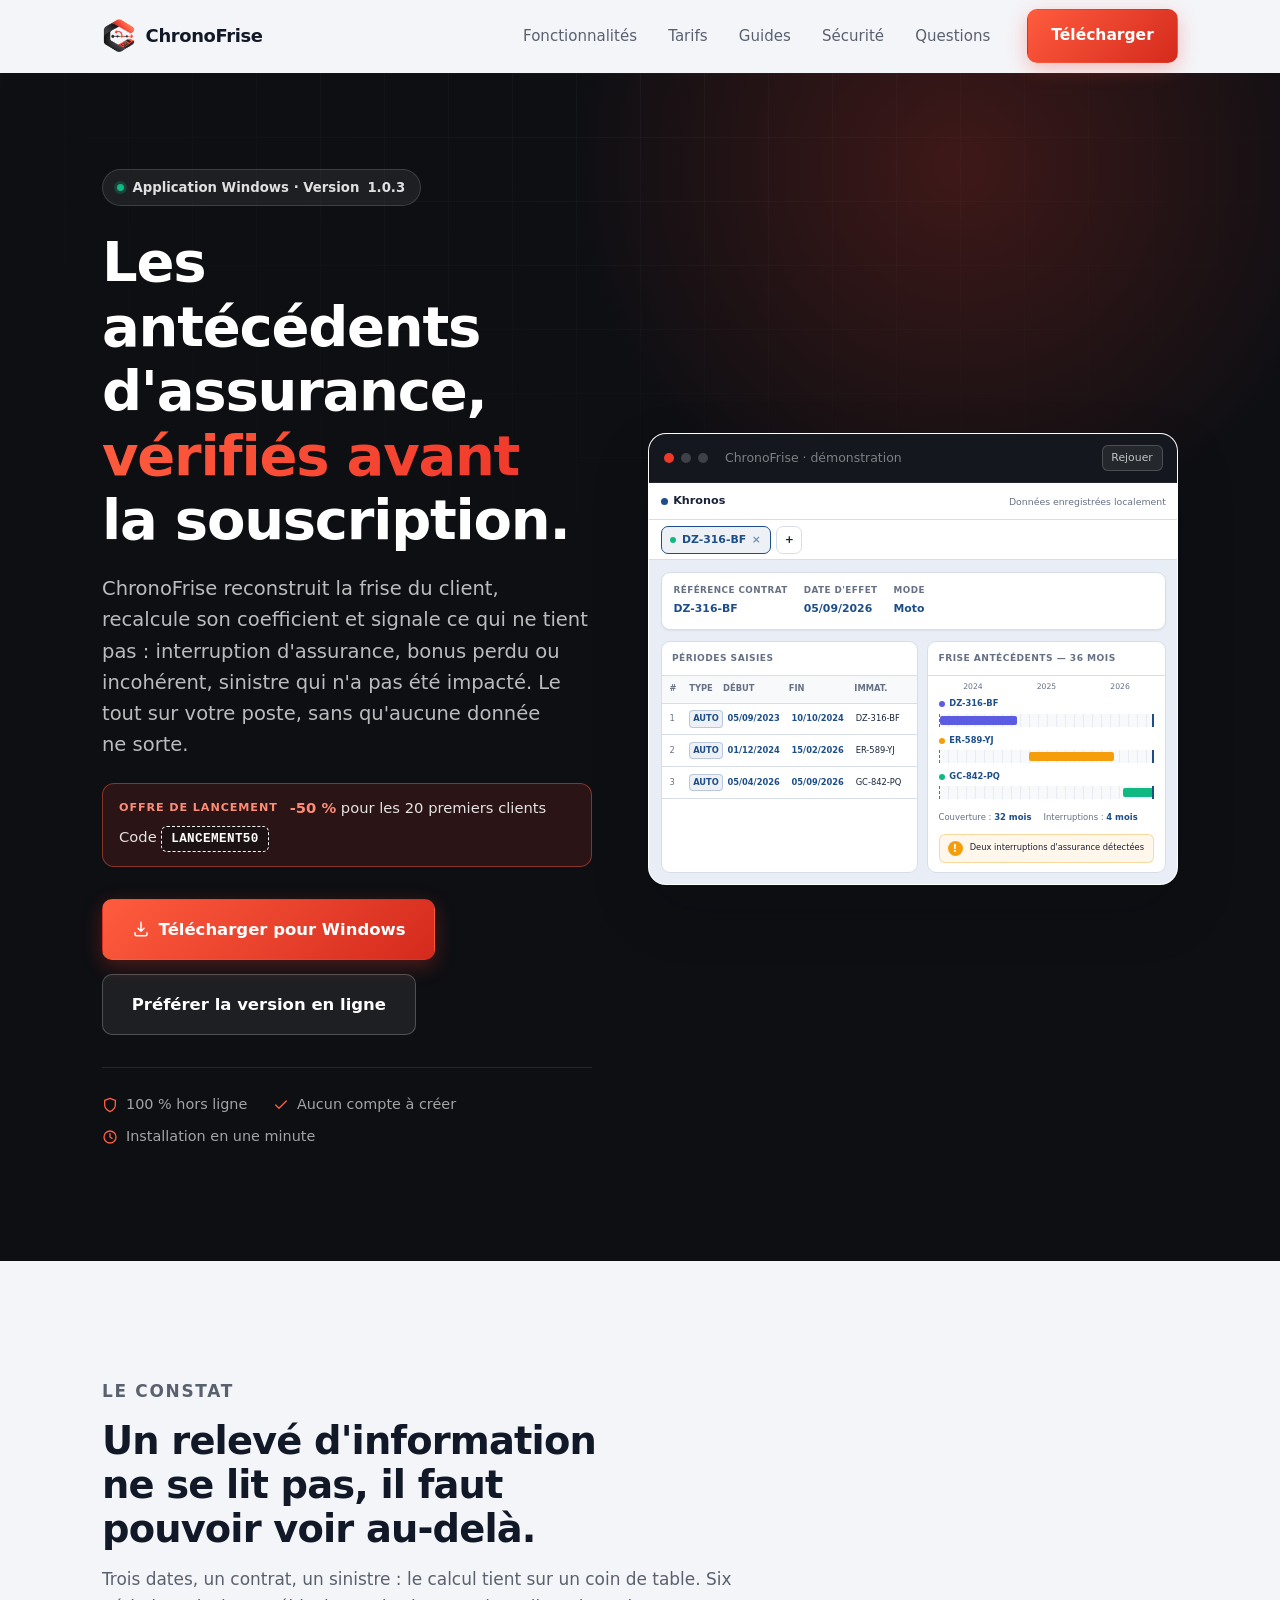
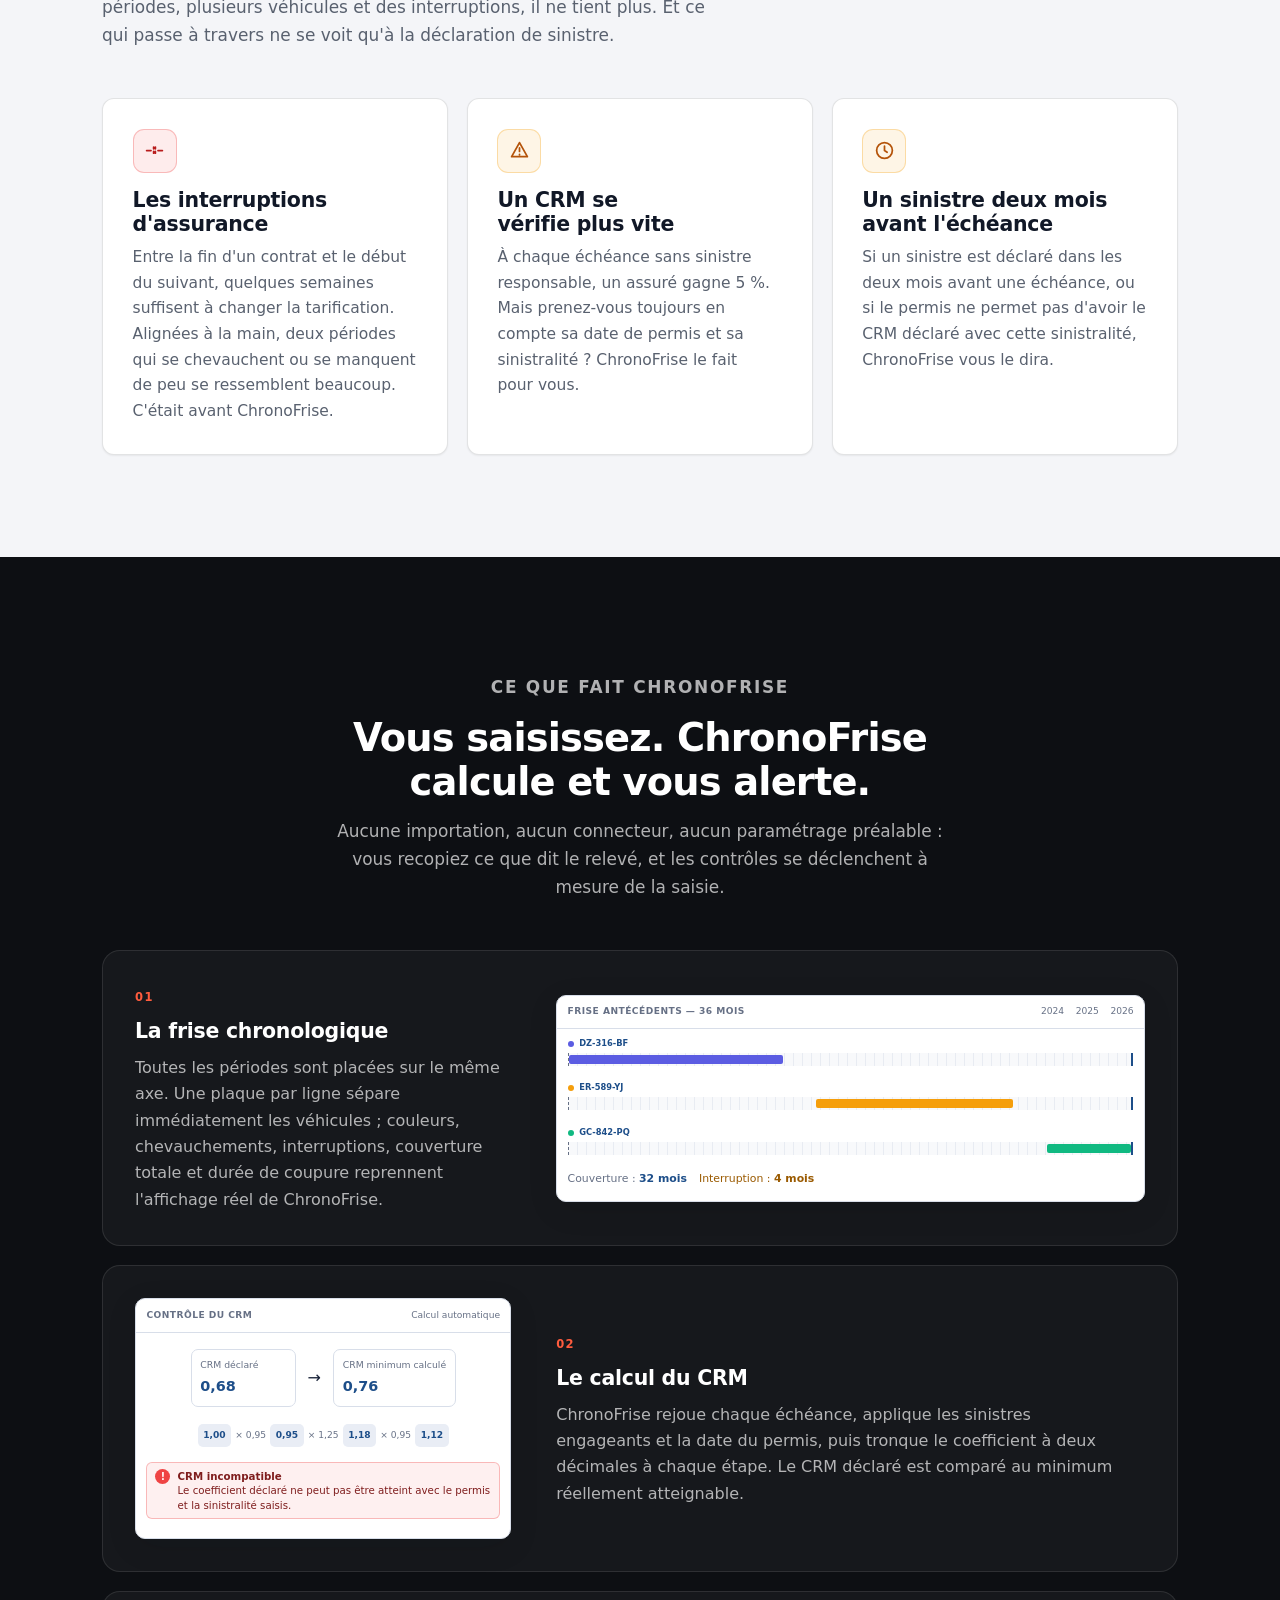
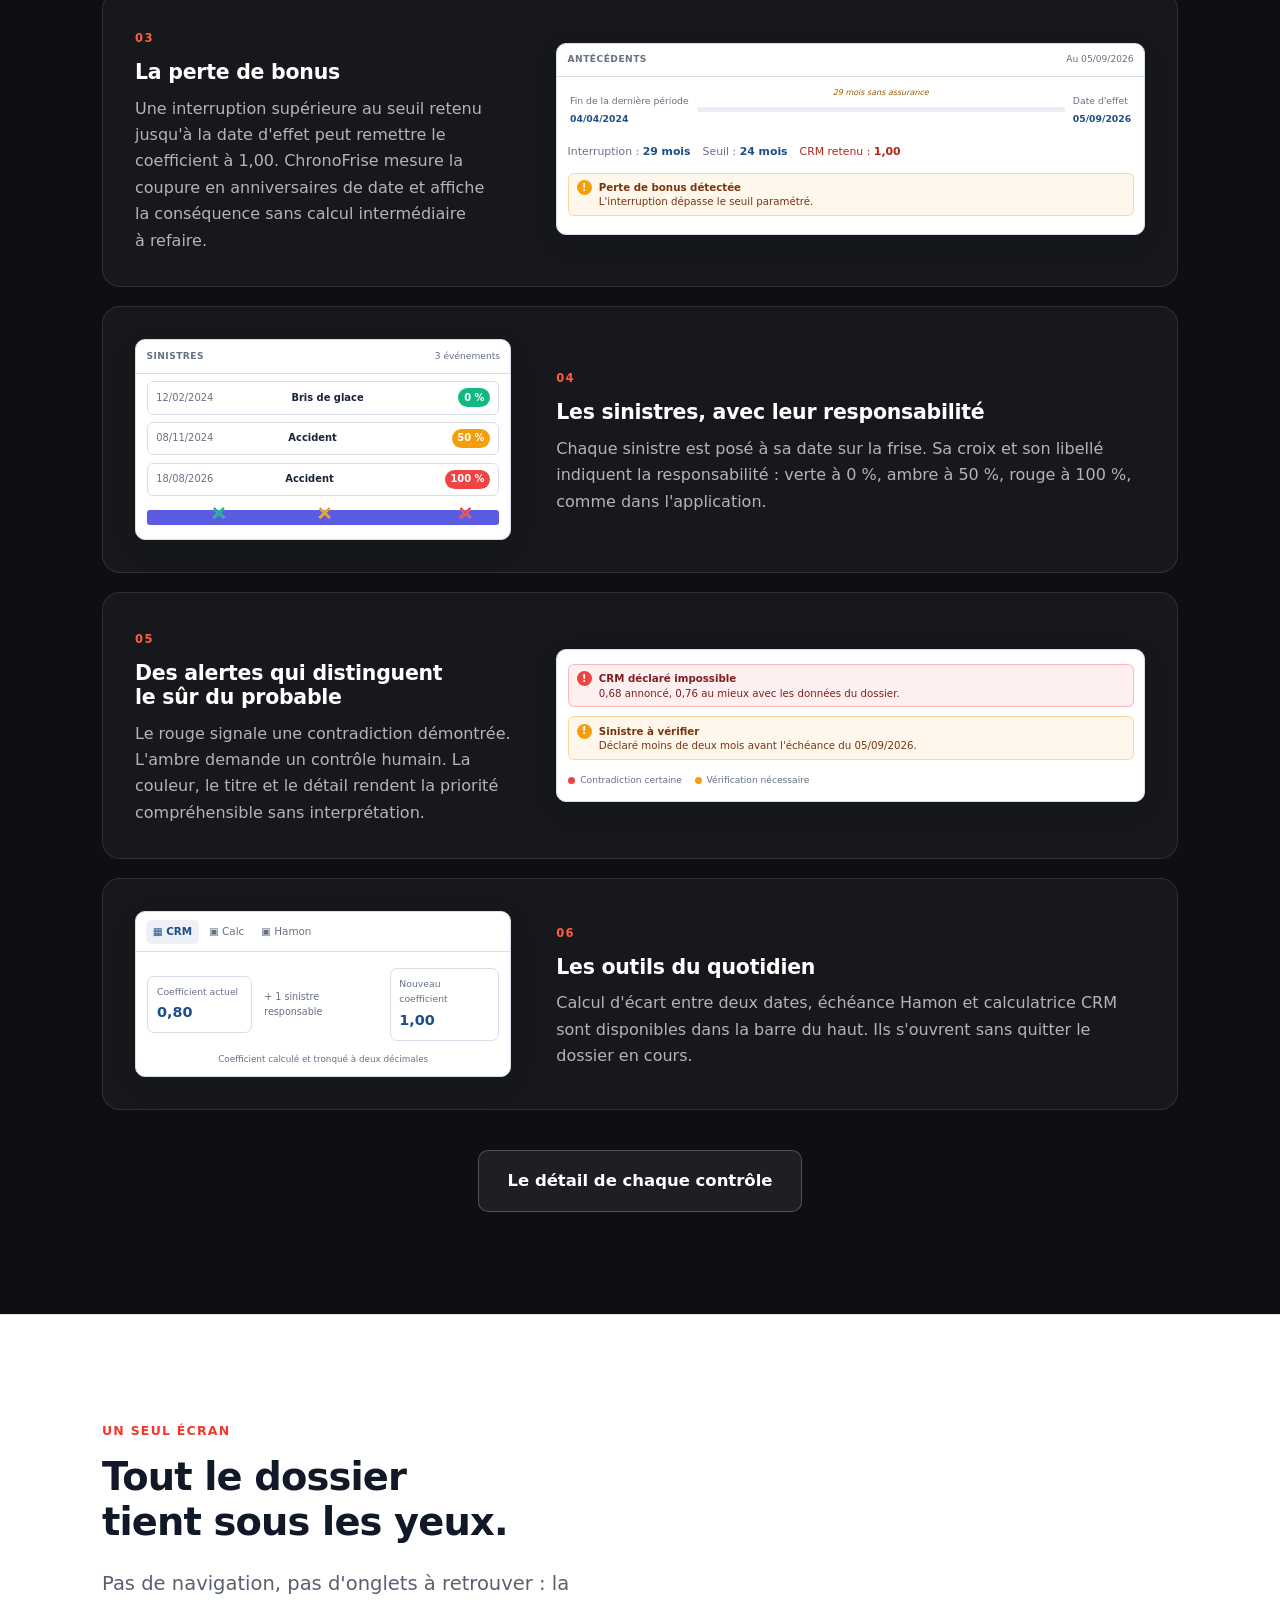
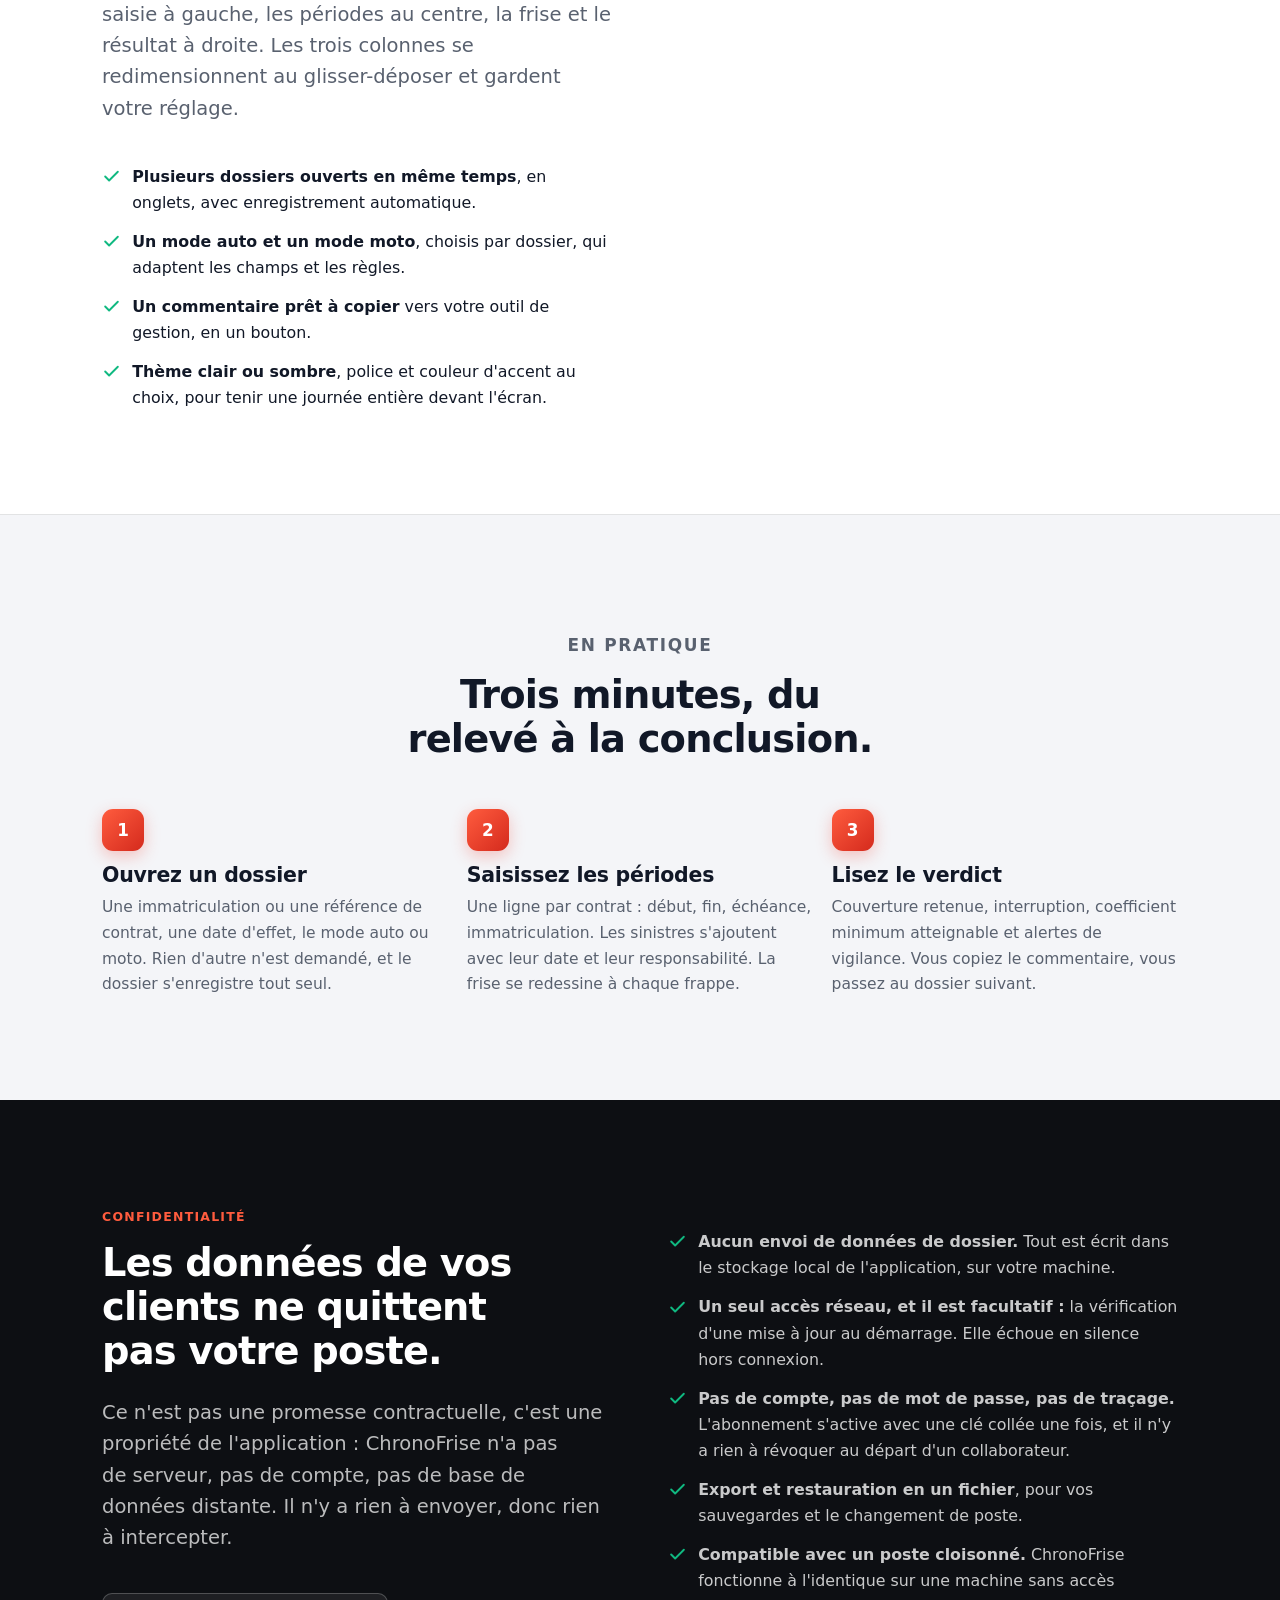
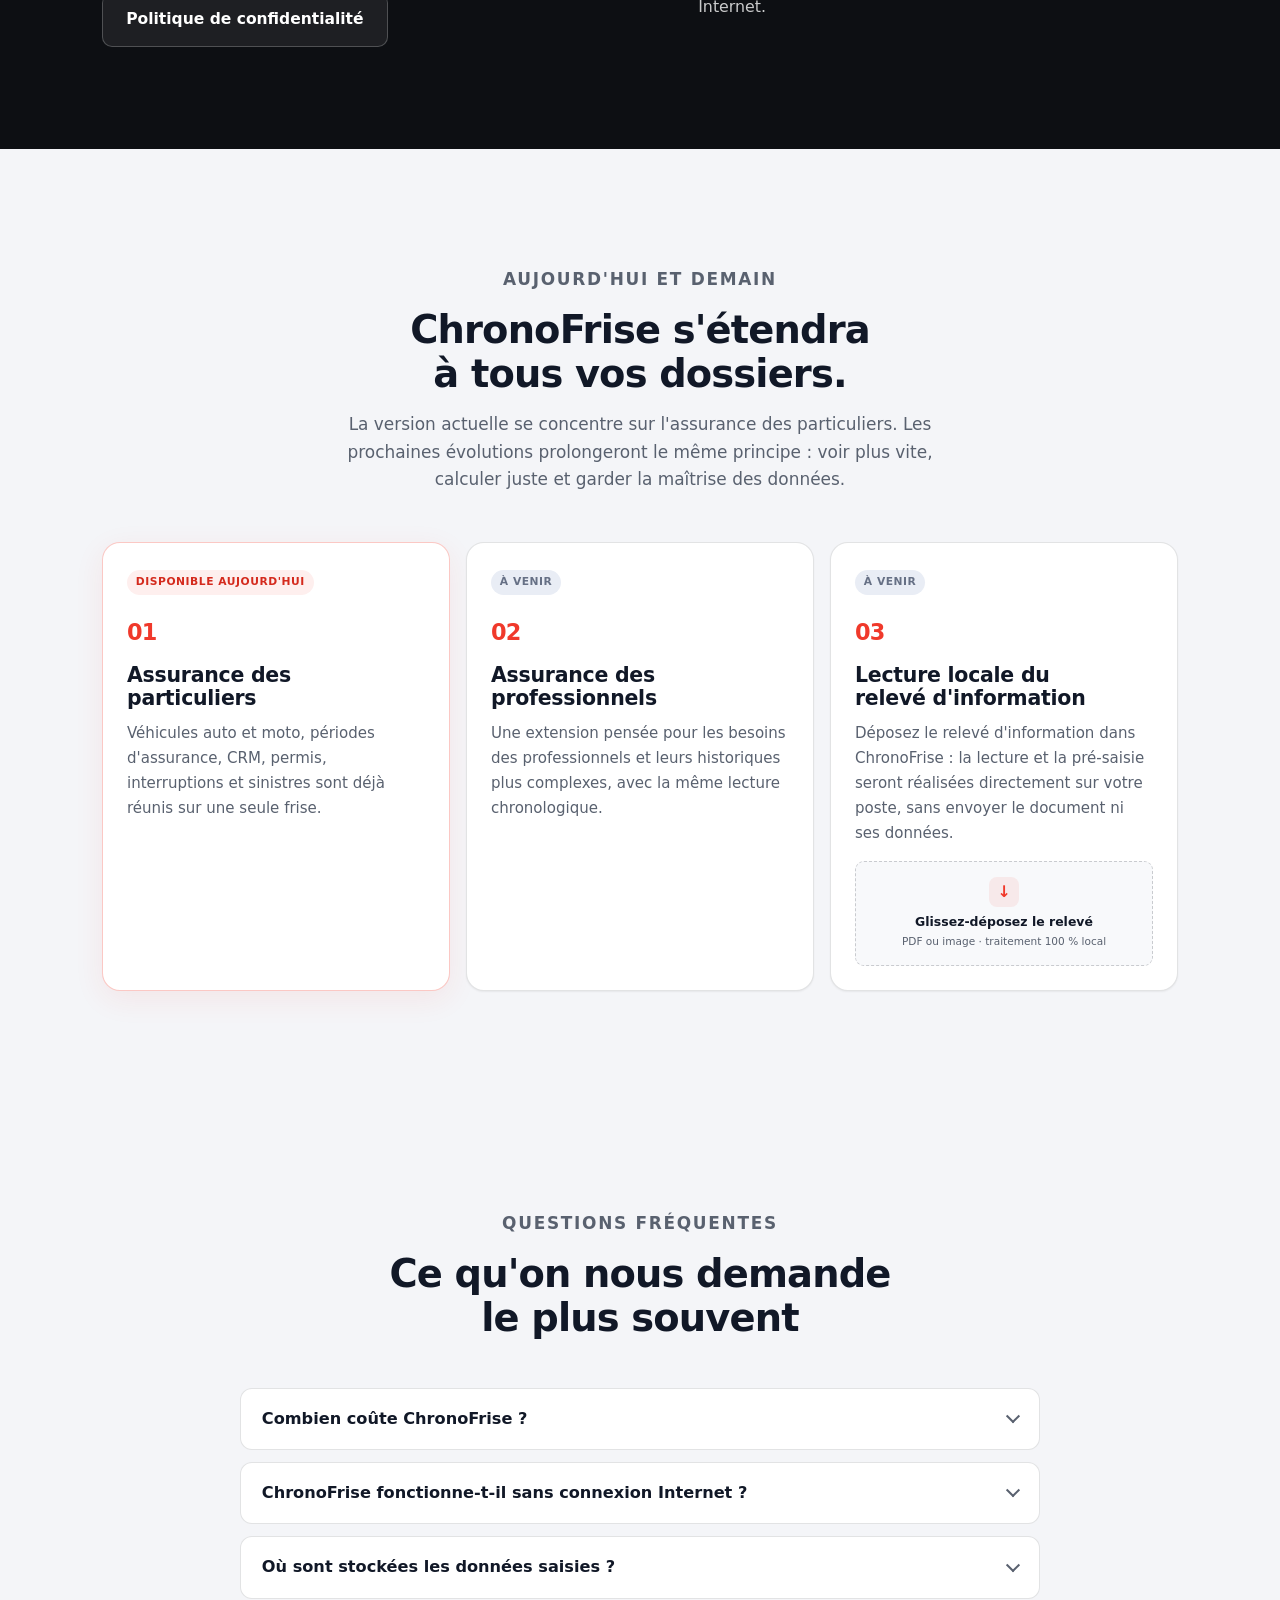
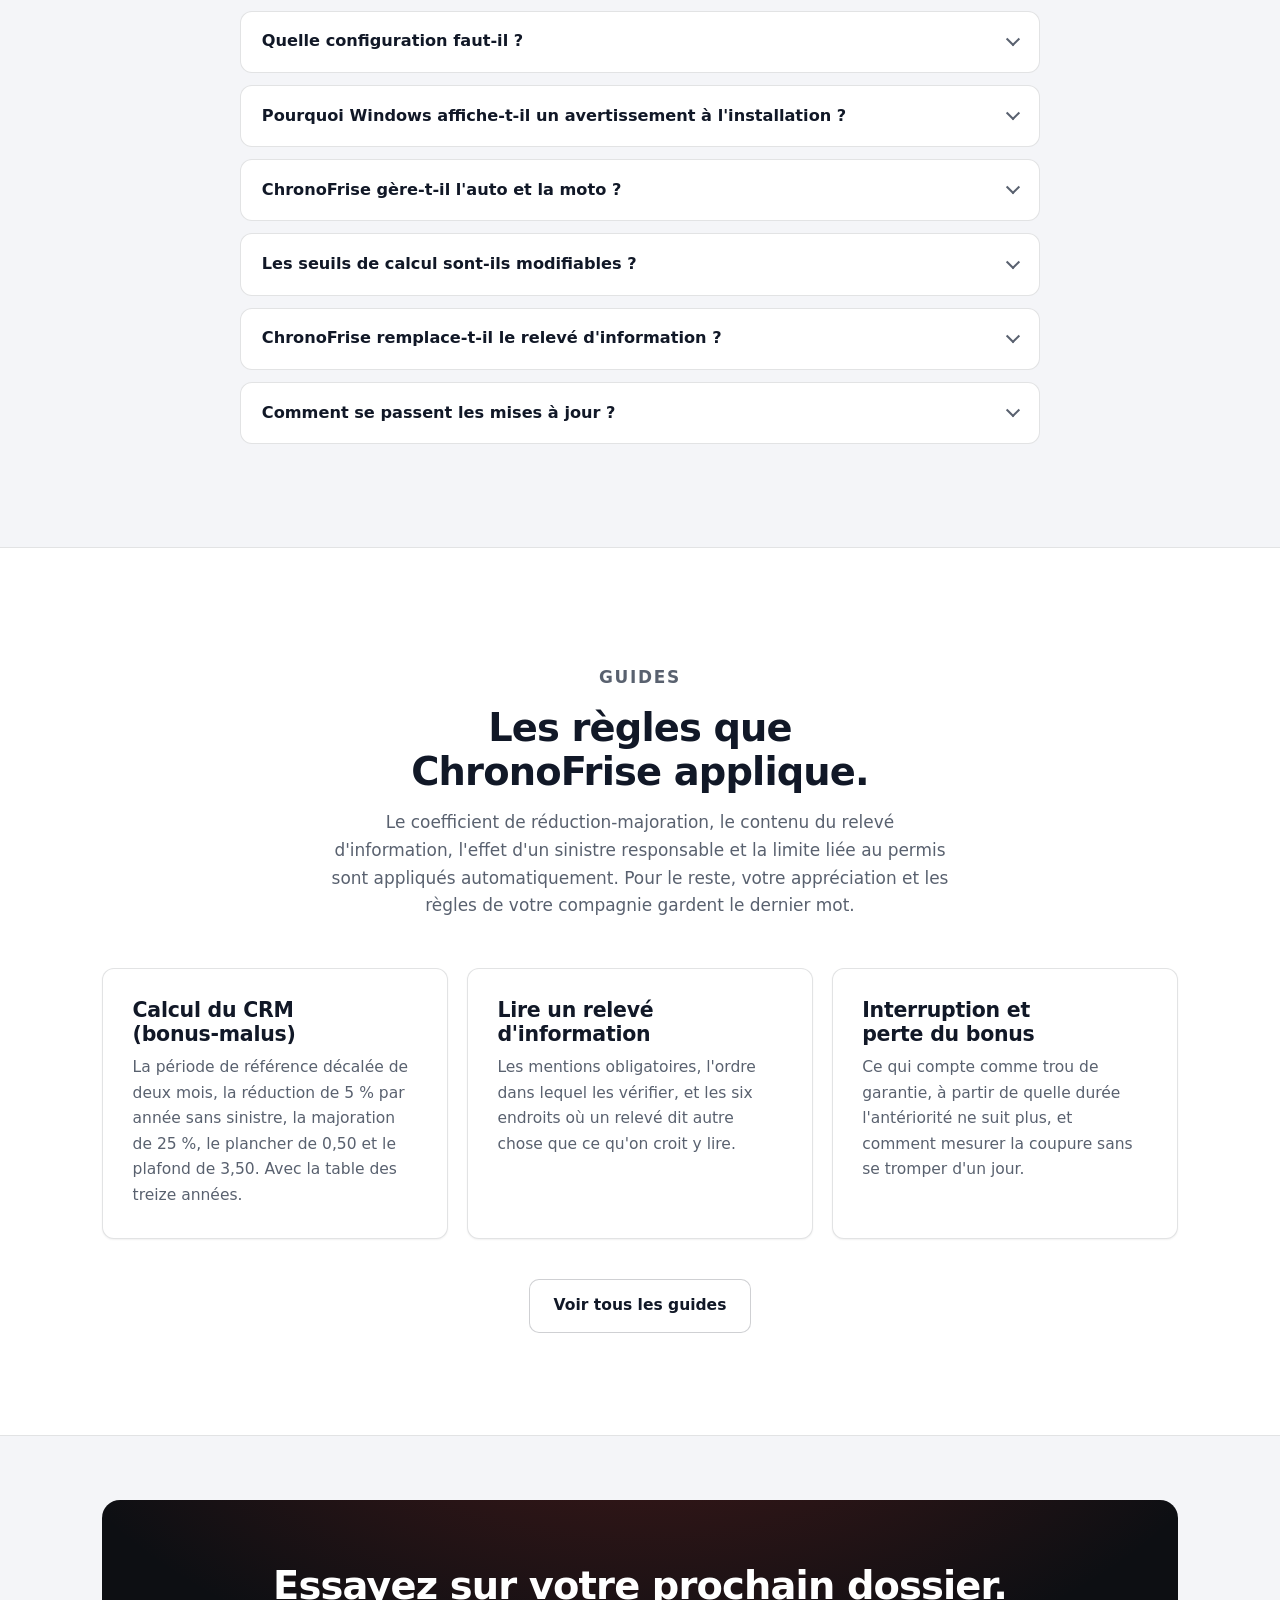
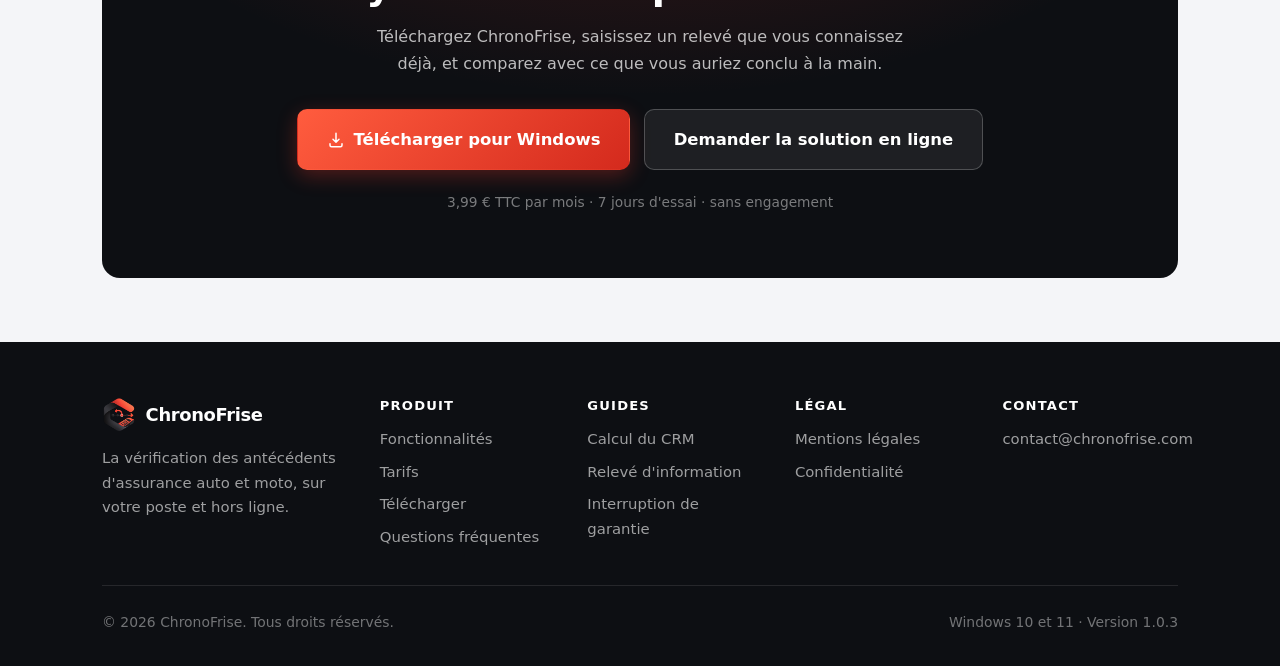
==== commit 05160c39: "Update stylesheet version and enhance online form functionality" ====
--- a/index.html
+++ b/index.html
@@ -30,7 +30,7 @@
 
 <link rel="icon" href="favicon.ico" sizes="any">
 <link rel="apple-touch-icon" href="assets/img/logo-chronofrise-256.png">
-<link rel="stylesheet" href="assets/css/style.css?v=20260908a">
+<link rel="stylesheet" href="assets/css/style.css?v=20260908c">
 
 <!-- Données structurées : décrit le logiciel à Google (encart produit, prix, plateforme). -->
 <script type="application/ld+json" data-software-schema>
@@ -226,7 +226,7 @@
               <svg viewBox="0 0 24 24" fill="none" stroke="currentColor" stroke-width="2" stroke-linecap="round" stroke-linejoin="round" aria-hidden="true"><path d="M12 3v12m0 0l-4-4m4 4l4-4M4 17v2a2 2 0 002 2h12a2 2 0 002-2v-2"/></svg>
               Télécharger pour Windows
             </a>
-            <a class="btn btn-lg btn-on-dark" href="mailto:contact@chronofrise.com?subject=Demande%20de%20solution%20ChronoFrise%20en%20ligne" data-online-open>Préférer la version en ligne</a>
+            <a class="btn btn-lg btn-on-dark" href="#online-dialog" data-online-open>Préférer la version en ligne</a>
           </div>
 
           <ul class="hero-trust">
@@ -810,7 +810,7 @@
             <svg viewBox="0 0 24 24" fill="none" stroke="currentColor" stroke-width="2" stroke-linecap="round" stroke-linejoin="round" aria-hidden="true"><path d="M12 3v12m0 0l-4-4m4 4l4-4M4 17v2a2 2 0 002 2h12a2 2 0 002-2v-2"/></svg>
             Télécharger pour Windows
           </a>
-          <a class="btn btn-lg btn-on-dark" href="mailto:contact@chronofrise.com?subject=Demande%20de%20solution%20ChronoFrise%20en%20ligne" data-online-open>Demander la solution en ligne</a>
+          <a class="btn btn-lg btn-on-dark" href="#online-dialog" data-online-open>Demander la solution en ligne</a>
         </div>
         <p class="fine">3,99 € TTC par mois · 7 jours d'essai · sans engagement</p>
       </div>
@@ -877,7 +877,7 @@
 </footer>
 
 <dialog class="online-dialog" id="online-dialog" aria-labelledby="online-dialog-title">
-  <form class="online-form" id="online-form" action="mailto:contact@chronofrise.com" method="post" enctype="text/plain">
+  <form class="online-form" id="online-form">
     <div class="online-dialog-head">
       <div>
         <p class="eyebrow">Sans installation</p>
@@ -888,9 +888,16 @@
     <p>Vous préférez créer un compte et utiliser ChronoFrise dans votre navigateur ? Laissez votre adresse pour nous signaler votre intérêt et être recontacté.</p>
     <label for="online-email">Votre adresse e-mail professionnelle</label>
     <input id="online-email" name="email" type="email" autocomplete="email" placeholder="vous@entreprise.fr" required>
-    <input type="hidden" name="demande" value="Je souhaite être informé de la solution ChronoFrise en ligne.">
-    <button class="btn btn-primary btn-block" type="submit">Envoyer ma demande</button>
-    <p class="form-note">Votre messagerie s'ouvrira avec un message prérempli à contact@chronofrise.com. Aucune donnée n'est enregistrée par ce site.</p>
+    <div class="form-honeypot" aria-hidden="true">
+      <label for="online-website">Votre site internet</label>
+      <input id="online-website" name="website" type="text" tabindex="-1" autocomplete="off">
+    </div>
+    <label class="consent-field" for="online-consent">
+      <input id="online-consent" name="consent" type="checkbox" required>
+      <span>J’accepte que ChronoFrise enregistre mon adresse e-mail afin de me recontacter au sujet de la version en ligne.</span>
+    </label>
+    <button class="btn btn-primary btn-block" id="online-submit" type="submit">Envoyer ma demande</button>
+    <p class="form-note">Seules votre adresse e-mail et la page d’origine de la demande sont enregistrées. Consultez notre <a href="confidentialite.html">politique de confidentialité</a>.</p>
     <p class="form-status" id="online-form-status" role="status" aria-live="polite"></p>
   </form>
 </dialog>
--- a/assets/css/style.css
+++ b/assets/css/style.css
@@ -743,7 +743,20 @@
 .drop-preview small { color: var(--muted); font-size: 0.66rem; }
 
 /* Demande de solution en ligne */
-.online-dialog { width: min(540px, calc(100% - 2rem)); padding: 0; border: 0; border-radius: var(--radius-lg); background: var(--card); color: var(--text); box-shadow: var(--shadow-lg); }
+.online-dialog {
+  position: fixed;
+  inset: 0;
+  width: min(540px, calc(100% - 2rem));
+  max-height: calc(100dvh - 2rem);
+  margin: auto;
+  padding: 0;
+  overflow: auto;
+  border: 0;
+  border-radius: var(--radius-lg);
+  background: var(--card);
+  color: var(--text);
+  box-shadow: var(--shadow-lg);
+}
 .online-dialog::backdrop { background: rgba(13, 15, 19, 0.72); backdrop-filter: blur(3px); }
 .online-form { display: grid; gap: 0.85rem; padding: clamp(1.35rem, 4vw, 2rem); }
 .online-dialog-head { display: flex; align-items: flex-start; justify-content: space-between; gap: 1rem; }
@@ -753,8 +766,14 @@
 .online-form > p { color: var(--muted); font-size: 0.94rem; }
 .online-form > label { margin-top: 0.25rem; font-size: 0.86rem; font-weight: 650; }
 .online-form > input[type="email"] { width: 100%; padding: 0.78rem 0.9rem; border: 1px solid var(--border-strong); border-radius: 9px; background: var(--card); }
+.online-form .consent-field { display: grid; grid-template-columns: 1.1rem minmax(0, 1fr); align-items: start; gap: 0.65rem; color: var(--muted); font-size: 0.79rem; font-weight: 450; line-height: 1.45; cursor: pointer; }
+.online-form .consent-field input { width: 1rem; height: 1rem; margin: 0.12rem 0 0; accent-color: var(--coral); }
+.online-form .form-honeypot { position: absolute; left: -10000px; width: 1px; height: 1px; overflow: hidden; }
+.online-form .btn:disabled { cursor: wait; opacity: 0.72; }
 .online-form .form-note { font-size: 0.76rem; }
-.online-form .form-status { min-height: 1.3em; color: var(--green); font-size: 0.82rem; font-weight: 650; }
+.online-form .form-status { min-height: 1.3em; font-size: 0.82rem; font-weight: 650; }
+.online-form .form-status.is-success { color: var(--green); }
+.online-form .form-status.is-error { color: var(--coral); }
 
 @media (max-width: 850px) {
   .feature-example { grid-template-columns: minmax(0, 1fr); }
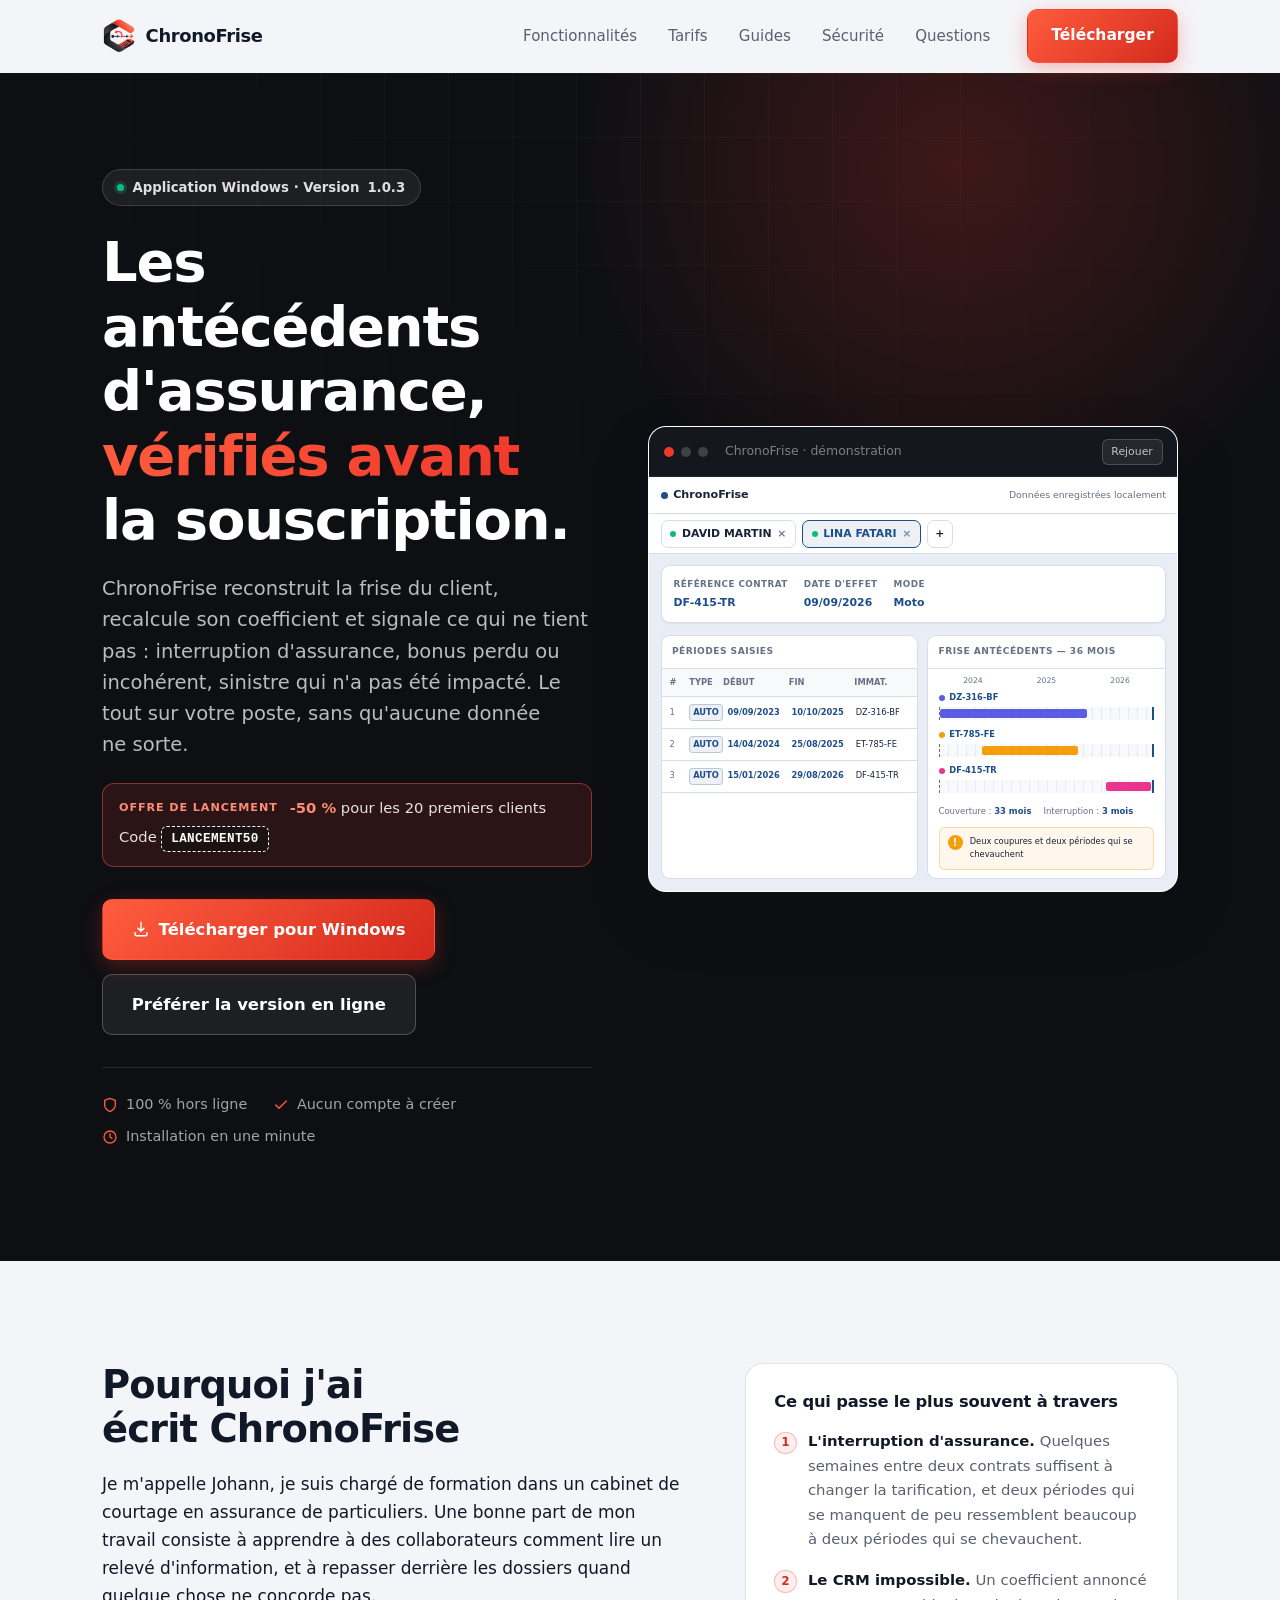
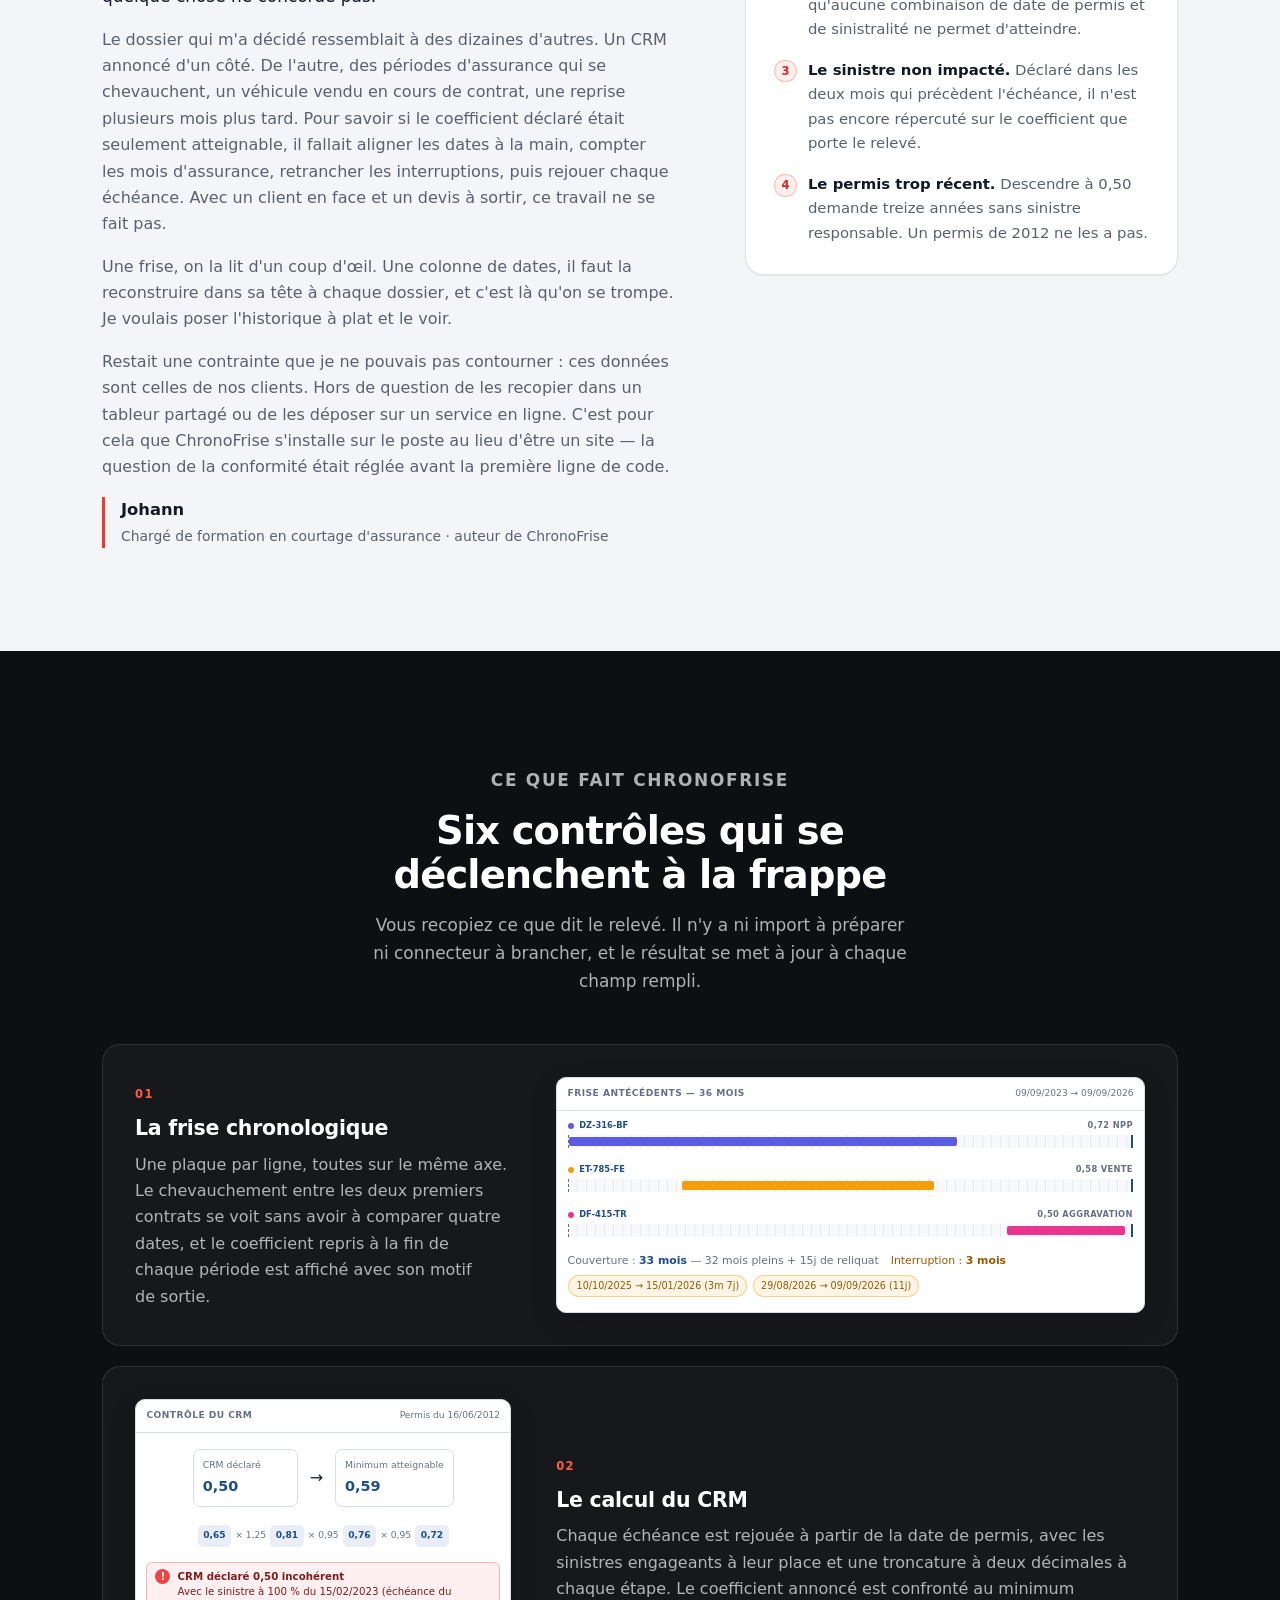
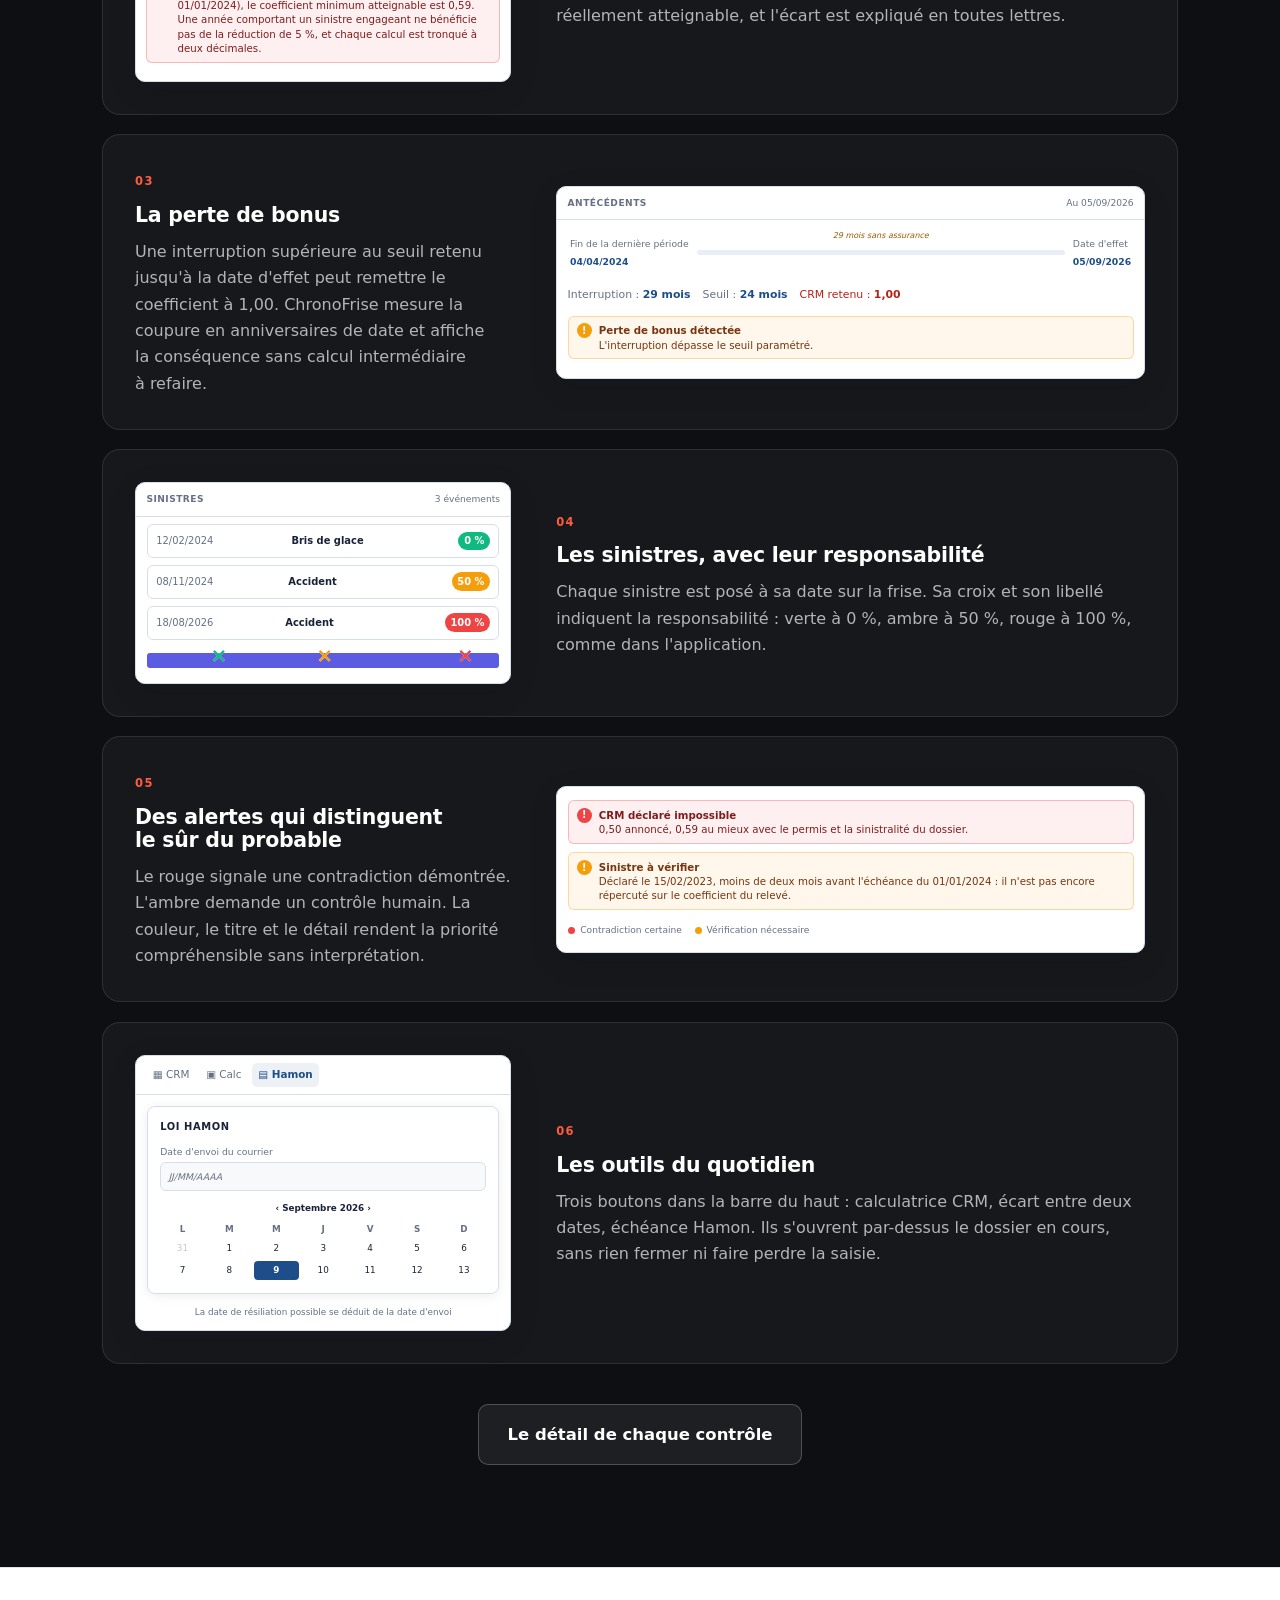
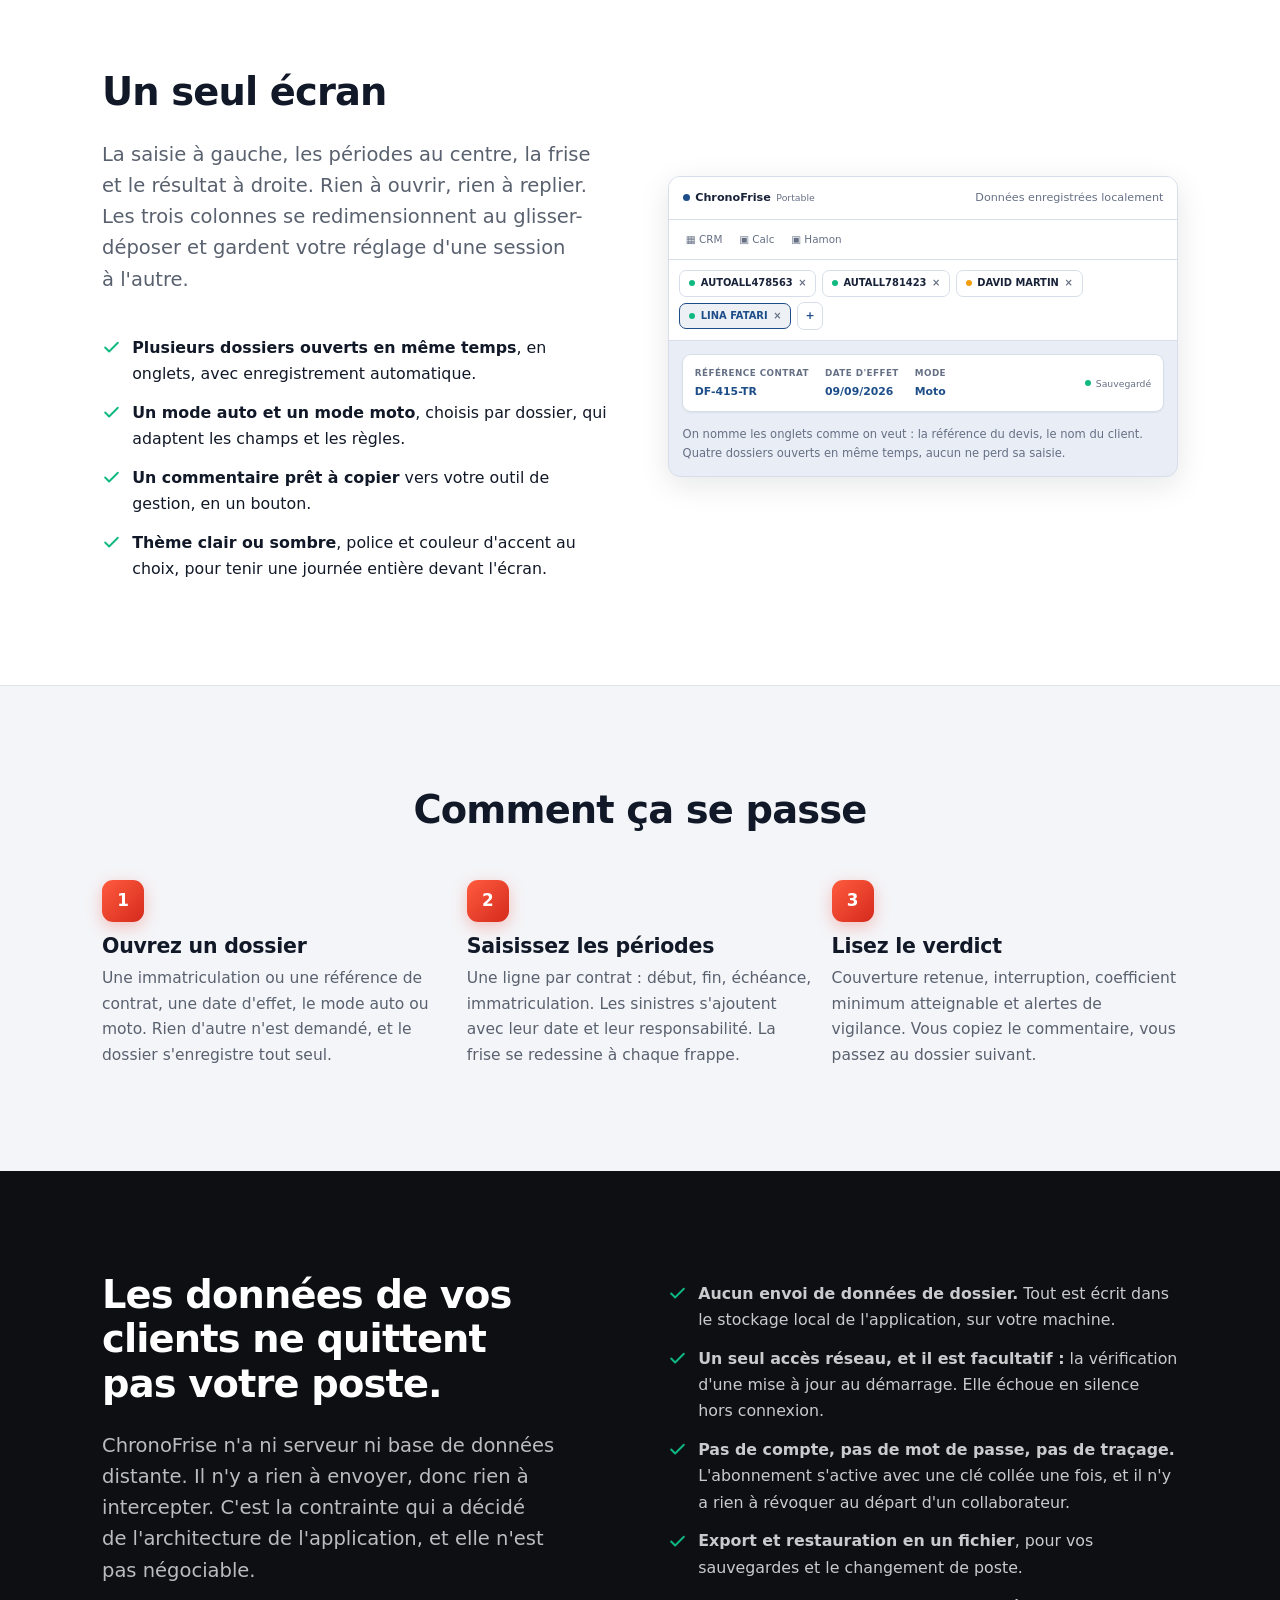
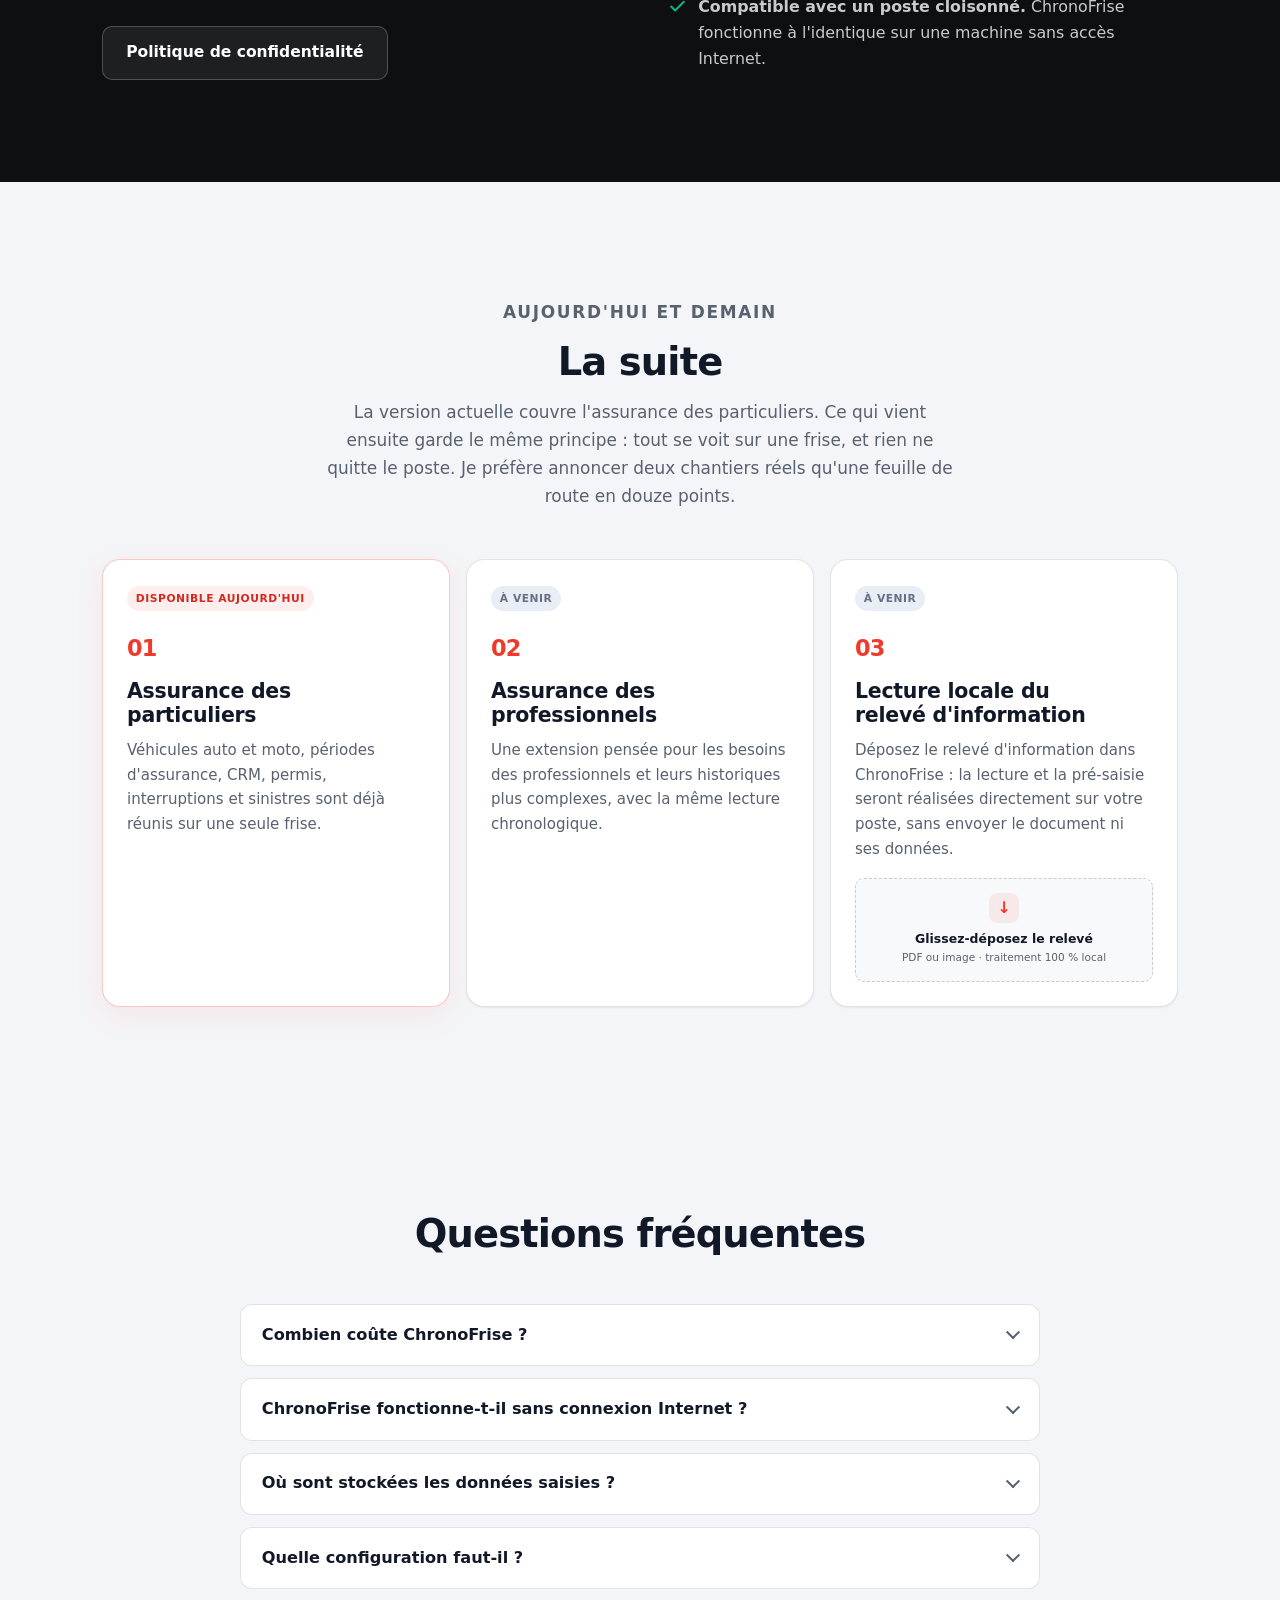
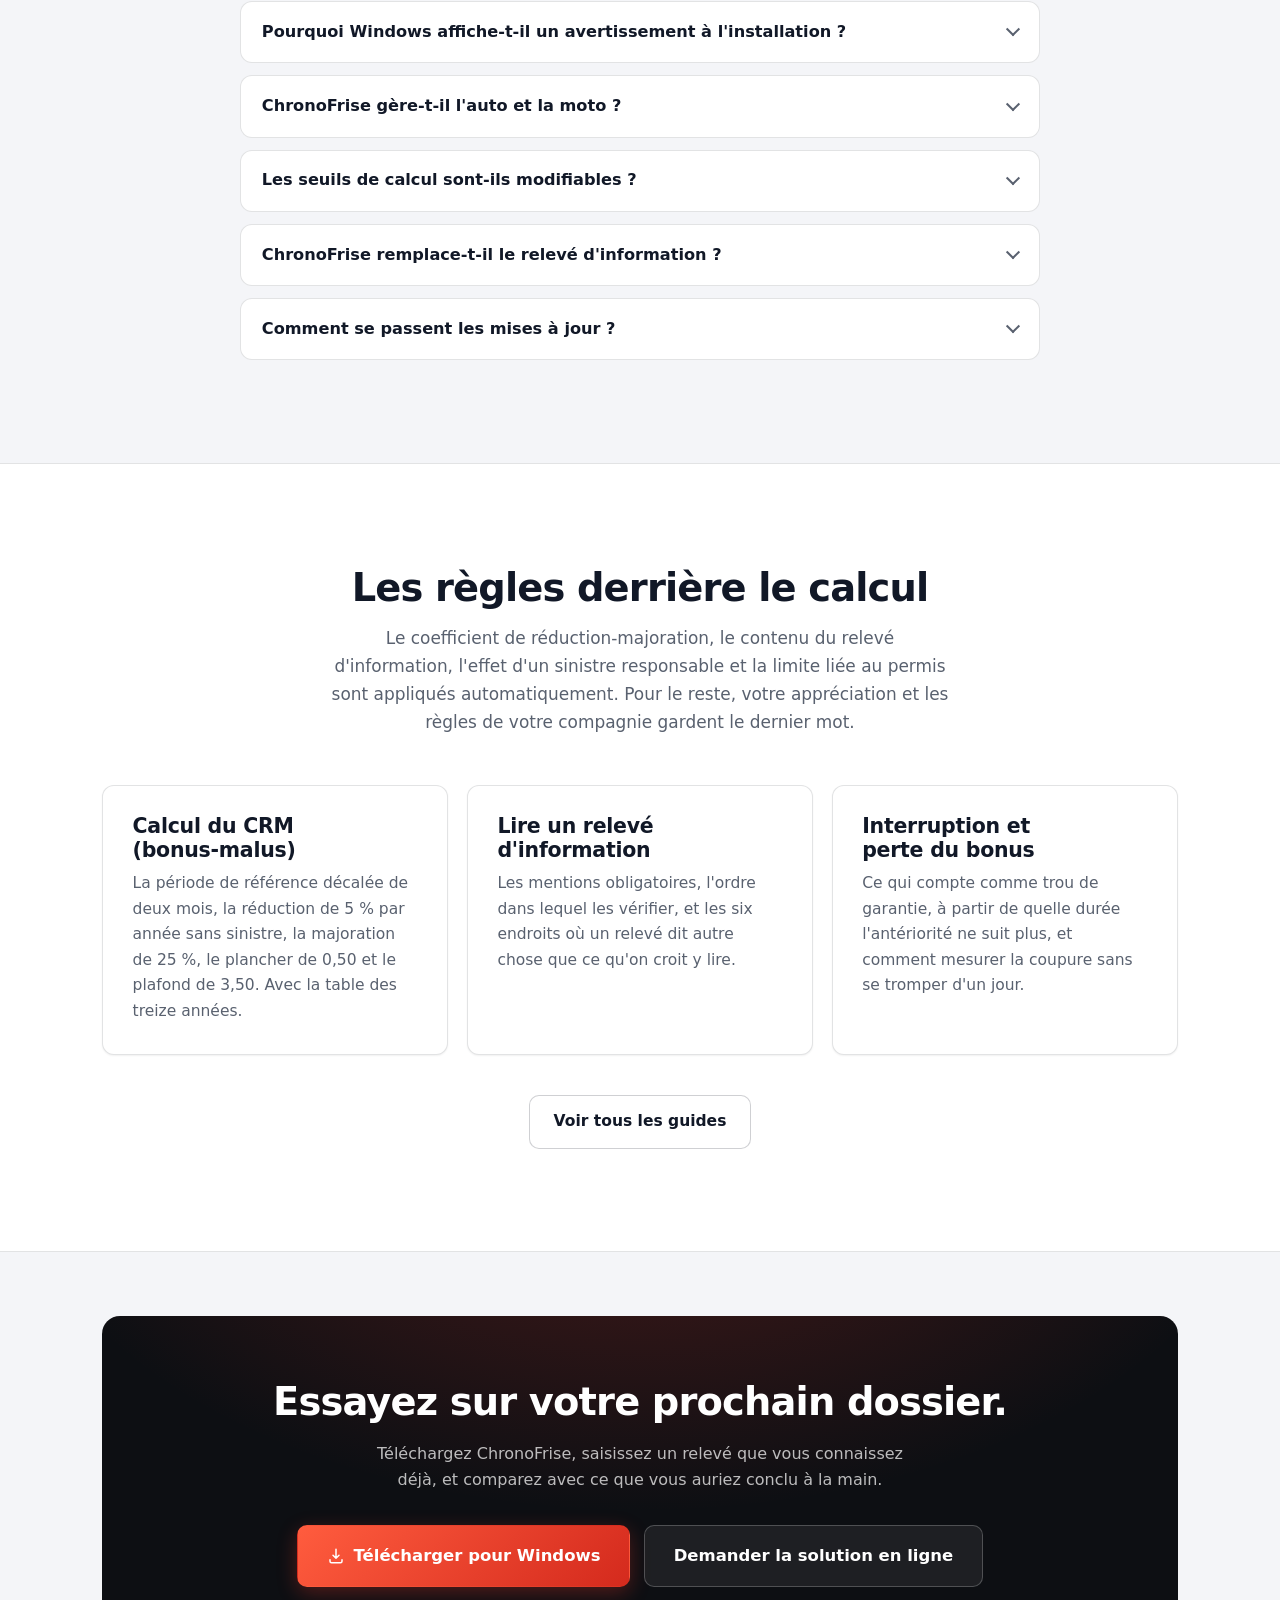
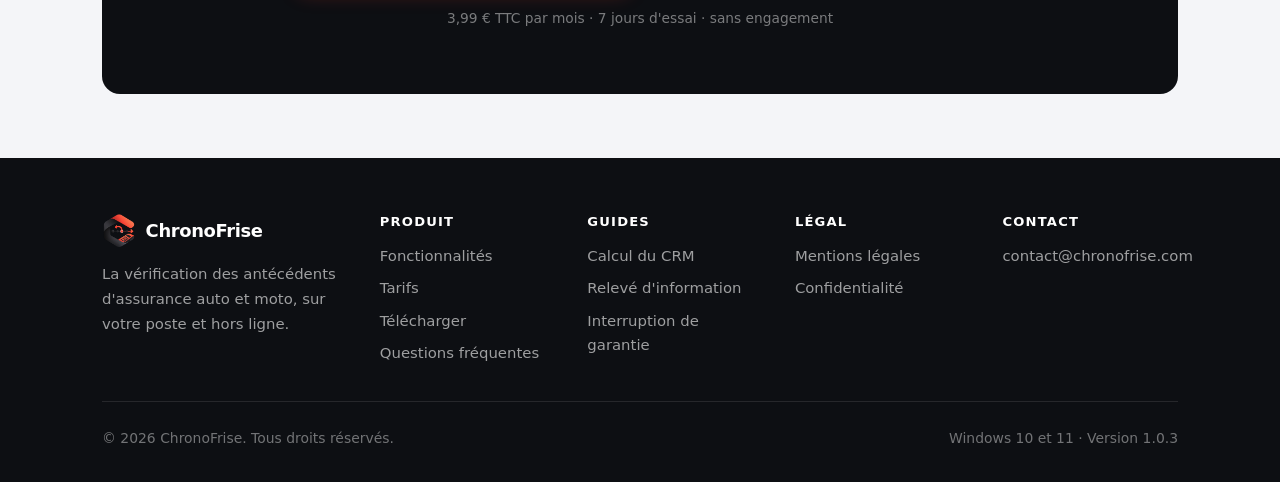
==== commit 254ffb7f: "Update stylesheet version and add new CSS styles for origin section - Updated stylesheet version in " ====
--- a/index.html
+++ b/index.html
@@ -30,7 +30,7 @@
 
 <link rel="icon" href="favicon.ico" sizes="any">
 <link rel="apple-touch-icon" href="assets/img/logo-chronofrise-256.png">
-<link rel="stylesheet" href="assets/css/style.css?v=20260908c">
+<link rel="stylesheet" href="assets/css/style.css?v=20260909a">
 
 <!-- Données structurées : décrit le logiciel à Google (encart produit, prix, plateforme). -->
 <script type="application/ld+json" data-software-schema>
@@ -66,6 +66,7 @@
         "description": "Abonnement mensuel à 3,99 € TTC, 7 jours d'essai gratuit, sans engagement. Offre de lancement : 50 % de réduction pour les 20 premiers clients avec le code LANCEMENT50."
       },
       "screenshot": "https://chronofrise.com/assets/img/chronofrise-ecran.png",
+      "author": { "@id": "https://chronofrise.com/#johann" },
       "softwareHelp": "https://chronofrise.com/guides/"
     },
     {
@@ -76,12 +77,28 @@
       "logo": "https://chronofrise.com/assets/img/logo-chronofrise-256.png",
       "description": "Éditeur de ChronoFrise, application de bureau de vérification des antécédents d'assurance auto et moto.",
       "email": "contact@chronofrise.com",
+      "founder": { "@id": "https://chronofrise.com/#johann" },
       "contactPoint": {
         "@type": "ContactPoint",
         "contactType": "service client",
         "email": "contact@chronofrise.com",
         "availableLanguage": "fr"
       }
+    },
+    {
+      "@type": "Person",
+      "@id": "https://chronofrise.com/#johann",
+      "name": "Johann",
+      "jobTitle": "Chargé de formation en courtage d'assurance",
+      "description": "Chargé de formation dans un cabinet de courtage en assurance de particuliers, auteur de ChronoFrise.",
+      "knowsAbout": [
+        "Assurance automobile",
+        "Coefficient de réduction-majoration",
+        "Relevé d'information",
+        "Courtage en assurance"
+      ],
+      "worksFor": { "@id": "https://chronofrise.com/#organisation" },
+      "url": "https://chronofrise.com/#origine"
     },
     {
       "@type": "WebSite",
@@ -188,7 +205,6 @@
     </nav>
 
     <div class="nav-cta">
-      <!-- TODO : remplacer par l'URL réelle de l'installeur (GitHub Releases ou /telechargements/…). -->
       <a class="btn btn-primary" href="telechargement/index.html">Télécharger</a>
       <button class="nav-toggle" type="button" aria-expanded="false" aria-controls="nav-menu" aria-label="Ouvrir le menu">
         <svg class="icon-open" viewBox="0 0 24 24" fill="none" stroke="currentColor" stroke-width="2" stroke-linecap="round" aria-hidden="true"><path d="M3 6h18M3 12h18M3 18h18"/></svg>
@@ -252,44 +268,45 @@
             <button class="demo-replay" type="button" aria-label="Rejouer la saisie des périodes">Rejouer</button>
           </div>
           <div class="window-body">
-            <div class="demo-appbar"><strong><span></span> Khronos</strong><small>Données enregistrées localement</small></div>
+            <div class="demo-appbar"><strong><span></span> ChronoFrise</strong><small>Données enregistrées localement</small></div>
             <div class="demo-tabs" aria-label="Dossiers ouverts">
-              <span class="demo-tab active"><b></b>DZ-316-BF <i>×</i></span>
+              <span class="demo-tab"><b></b>DAVID MARTIN <i>×</i></span>
+              <span class="demo-tab active"><b></b>LINA FATARI <i>×</i></span>
               <span class="demo-add">+</span>
             </div>
             <div class="demo-contract">
-              <span><small>RÉFÉRENCE CONTRAT</small><strong>DZ-316-BF</strong></span>
-              <span><small>DATE D'EFFET</small><strong>05/09/2026</strong></span>
+              <span><small>RÉFÉRENCE CONTRAT</small><strong>DF-415-TR</strong></span>
+              <span><small>DATE D'EFFET</small><strong>09/09/2026</strong></span>
               <span><small>MODE</small><strong>Moto</strong></span>
             </div>
             <div class="hero-demo-grid">
               <div class="demo-periods">
                 <div class="demo-panel-title">PÉRIODES SAISIES</div>
                 <div class="demo-table-head"><span>#</span><span>TYPE</span><span>DÉBUT</span><span>FIN</span><span>IMMAT.</span></div>
-                <div class="demo-period" style="--delay:.25s"><span>1</span><b>AUTO</b><strong>05/09/2023</strong><strong>10/10/2024</strong><em>DZ-316-BF</em></div>
-                <div class="demo-period" style="--delay:1.15s"><span>2</span><b>AUTO</b><strong>01/12/2024</strong><strong>15/02/2026</strong><em>ER-589-YJ</em></div>
-                <div class="demo-period" style="--delay:2.05s"><span>3</span><b>AUTO</b><strong>05/04/2026</strong><strong>05/09/2026</strong><em>GC-842-PQ</em></div>
+                <div class="demo-period" style="--delay:.25s"><span>1</span><b>AUTO</b><strong>09/09/2023</strong><strong>10/10/2025</strong><em>DZ-316-BF</em></div>
+                <div class="demo-period" style="--delay:1.15s"><span>2</span><b>AUTO</b><strong>14/04/2024</strong><strong>25/08/2025</strong><em>ET-785-FE</em></div>
+                <div class="demo-period" style="--delay:2.05s"><span>3</span><b>AUTO</b><strong>15/01/2026</strong><strong>29/08/2026</strong><em>DF-415-TR</em></div>
               </div>
               <div class="demo-frise-panel">
                 <div class="demo-panel-title">FRISE ANTÉCÉDENTS — 36 MOIS</div>
                 <div class="demo-years"><span>2024</span><span>2025</span><span>2026</span></div>
                 <div class="demo-frise-row" style="--delay:.45s">
                   <strong><i class="plate-dot violet"></i>DZ-316-BF</strong>
-                  <div class="demo-track"><span class="demo-bar violet" style="--left:0%;--width:36%"></span></div>
+                  <div class="demo-track"><span class="demo-bar violet" style="--left:0%;--width:69%"></span></div>
                 </div>
                 <div class="demo-frise-row" style="--delay:1.35s">
-                  <strong><i class="plate-dot amber"></i>ER-589-YJ</strong>
-                  <div class="demo-track"><span class="demo-bar amber" style="--left:42%;--width:40%"></span></div>
+                  <strong><i class="plate-dot amber"></i>ET-785-FE</strong>
+                  <div class="demo-track"><span class="demo-bar amber" style="--left:20%;--width:45%"></span></div>
                 </div>
                 <div class="demo-frise-row" style="--delay:2.25s">
-                  <strong><i class="plate-dot green"></i>GC-842-PQ</strong>
-                  <div class="demo-track"><span class="demo-bar green" style="--left:86%;--width:14%"></span></div>
+                  <strong><i class="plate-dot pink"></i>DF-415-TR</strong>
+                  <div class="demo-track"><span class="demo-bar pink" style="--left:78%;--width:21%"></span></div>
                 </div>
                 <div class="demo-result" style="--delay:3.05s">
-                  <span>Couverture : <strong>32 mois</strong></span>
-                  <span>Interruptions : <strong>4 mois</strong></span>
+                  <span>Couverture : <strong>33 mois</strong></span>
+                  <span>Interruption : <strong>3 mois</strong></span>
                 </div>
-                <div class="demo-warning" style="--delay:3.35s"><b>!</b><span>Deux interruptions d'assurance détectées</span></div>
+                <div class="demo-warning" style="--delay:3.35s"><b>!</b><span>Deux coupures et deux périodes qui se chevauchent</span></div>
               </div>
             </div>
           </div>
@@ -298,53 +315,68 @@
     </div>
   </section>
 
-  <!-- ══ Le problème ════════════════════════════════════════════════════ -->
-  <section>
+  <!-- ══ Pourquoi l'outil existe ═══════════════════════════════════════ -->
+  <section id="origine">
     <div class="wrap">
-      <div class="section-head">
-        <p class="eyebrow">Le constat</p>
-        <h2>Un relevé d'information ne se lit pas, il faut pouvoir voir au-delà.</h2>
-        <p>
-          Trois dates, un contrat, un sinistre : le calcul tient sur un coin de table.
-          Six périodes, plusieurs véhicules et des interruptions, il ne tient plus.
-          Et ce qui passe à travers ne se voit qu'à la déclaration de sinistre.
-        </p>
-      </div>
-
-      <div class="grid grid-3">
-        <article class="card card-hover reveal">
-          <span class="card-icon is-red" aria-hidden="true">
-            <svg viewBox="0 0 24 24" fill="none" stroke="currentColor" stroke-width="2" stroke-linecap="round" stroke-linejoin="round"><path d="M3 12h5m8 0h5"/><path d="M11 8v8M13 8v8" stroke-dasharray="2 3"/></svg>
-          </span>
-          <h3>Les interruptions d'assurance</h3>
+      <div class="origin">
+        <div class="origin-copy">
+          <h2>Pourquoi j'ai écrit ChronoFrise</h2>
           <p>
-            Entre la fin d'un contrat et le début du suivant, quelques semaines suffisent à
-            changer la tarification. Alignées à la main, deux périodes qui se chevauchent ou
-            se manquent de peu se ressemblent beaucoup. C'était avant ChronoFrise.
-          </p>
-        </article>
-
-        <article class="card card-hover reveal">
-          <span class="card-icon is-amber" aria-hidden="true">
-            <svg viewBox="0 0 24 24" fill="none" stroke="currentColor" stroke-width="2" stroke-linecap="round" stroke-linejoin="round"><path d="M12 3l9 16H3L12 3z"/><path d="M12 9v4M12 16.5v.5"/></svg>
-          </span>
-          <h3>Un CRM se vérifie plus vite</h3>
+            Je m'appelle Johann, je suis chargé de formation dans un cabinet de courtage
+            en assurance de particuliers. Une bonne part de mon travail consiste à
+            apprendre à des collaborateurs comment lire un relevé d'information, et à
+            repasser derrière les dossiers quand quelque chose ne concorde pas.
+          </p>
           <p>
-            À chaque échéance sans sinistre responsable, un assuré gagne 5 %. Mais prenez-vous
-            toujours en compte sa date de permis et sa sinistralité ? ChronoFrise le fait pour vous.
-          </p>
-        </article>
-
-        <article class="card card-hover reveal">
-          <span class="card-icon is-amber" aria-hidden="true">
-            <svg viewBox="0 0 24 24" fill="none" stroke="currentColor" stroke-width="2" stroke-linecap="round" stroke-linejoin="round"><circle cx="12" cy="12" r="9"/><path d="M12 7v5l3 2"/></svg>
-          </span>
-          <h3>Un sinistre deux mois avant l'échéance</h3>
+            Le dossier qui m'a décidé ressemblait à des dizaines d'autres. Un CRM annoncé
+            d'un côté. De l'autre, des périodes d'assurance qui se chevauchent, un véhicule
+            vendu en cours de contrat, une reprise plusieurs mois plus tard. Pour savoir si
+            le coefficient déclaré était seulement atteignable, il fallait aligner les dates
+            à la main, compter les mois d'assurance, retrancher les interruptions, puis
+            rejouer chaque échéance. Avec un client en face et un devis à sortir, ce travail
+            ne se fait pas.
+          </p>
           <p>
-            Si un sinistre est déclaré dans les deux mois avant une échéance, ou si le permis
-            ne permet pas d'avoir le CRM déclaré avec cette sinistralité, ChronoFrise vous le dira.
-          </p>
-        </article>
+            Une frise, on la lit d'un coup d'œil. Une colonne de dates, il faut la
+            reconstruire dans sa tête à chaque dossier, et c'est là qu'on se trompe.
+            Je voulais poser l'historique à plat et le voir.
+          </p>
+          <p>
+            Restait une contrainte que je ne pouvais pas contourner : ces données sont
+            celles de nos clients. Hors de question de les recopier dans un tableur partagé
+            ou de les déposer sur un service en ligne. C'est pour cela que ChronoFrise
+            s'installe sur le poste au lieu d'être un site — la question de la conformité
+            était réglée avant la première ligne de code.
+          </p>
+          <p class="origin-sign">
+            <strong>Johann</strong>
+            <span>Chargé de formation en courtage d'assurance · auteur de ChronoFrise</span>
+          </p>
+        </div>
+
+        <aside class="origin-aside reveal">
+          <h3>Ce qui passe le plus souvent à travers</h3>
+          <ol>
+            <li>
+              <strong>L'interruption d'assurance.</strong> Quelques semaines entre deux
+              contrats suffisent à changer la tarification, et deux périodes qui se manquent
+              de peu ressemblent beaucoup à deux périodes qui se chevauchent.
+            </li>
+            <li>
+              <strong>Le CRM impossible.</strong> Un coefficient annoncé qu'aucune
+              combinaison de date de permis et de sinistralité ne permet d'atteindre.
+            </li>
+            <li>
+              <strong>Le sinistre non impacté.</strong> Déclaré dans les deux mois qui
+              précèdent l'échéance, il n'est pas encore répercuté sur le coefficient que
+              porte le relevé.
+            </li>
+            <li>
+              <strong>Le permis trop récent.</strong> Descendre à 0,50 demande treize années
+              sans sinistre responsable. Un permis de 2012 ne les a pas.
+            </li>
+          </ol>
+        </aside>
       </div>
     </div>
   </section>
@@ -354,10 +386,10 @@
     <div class="wrap">
       <div class="section-head centered">
         <p class="eyebrow">Ce que fait ChronoFrise</p>
-        <h2>Vous saisissez. ChronoFrise calcule et vous alerte.</h2>
+        <h2>Six contrôles qui se déclenchent à la frappe</h2>
         <p>
-          Aucune importation, aucun connecteur, aucun paramétrage préalable : vous recopiez
-          ce que dit le relevé, et les contrôles se déclenchent à mesure de la saisie.
+          Vous recopiez ce que dit le relevé. Il n'y a ni import à préparer ni connecteur à
+          brancher, et le résultat se met à jour à chaque champ rempli.
         </p>
       </div>
 
@@ -366,14 +398,15 @@
           <div class="feature-copy">
             <span class="feature-number">01</span>
             <h3>La frise chronologique</h3>
-            <p>Toutes les périodes sont placées sur le même axe. Une plaque par ligne sépare immédiatement les véhicules ; couleurs, chevauchements, interruptions, couverture totale et durée de coupure reprennent l'affichage réel de ChronoFrise.</p>
-          </div>
-          <div class="app-panel timeline-example" role="img" aria-label="Exemple ChronoFrise avec trois plaques et trois périodes sur des lignes distinctes">
-            <div class="app-panel-head"><strong>FRISE ANTÉCÉDENTS — 36 MOIS</strong><span>2024&nbsp;&nbsp;&nbsp; 2025&nbsp;&nbsp;&nbsp; 2026</span></div>
-            <div class="mini-timeline"><b><i class="plate-dot violet"></i>DZ-316-BF</b><div class="demo-track"><span class="demo-bar violet" style="--left:0%;--width:38%"></span></div></div>
-            <div class="mini-timeline"><b><i class="plate-dot amber"></i>ER-589-YJ</b><div class="demo-track"><span class="demo-bar amber" style="--left:44%;--width:35%"></span></div></div>
-            <div class="mini-timeline"><b><i class="plate-dot green"></i>GC-842-PQ</b><div class="demo-track"><span class="demo-bar green" style="--left:85%;--width:15%"></span></div></div>
-            <div class="app-metrics"><span>Couverture : <strong>32 mois</strong></span><span class="metric-amber">Interruption : <strong>4 mois</strong></span></div>
+            <p>Une plaque par ligne, toutes sur le même axe. Le chevauchement entre les deux premiers contrats se voit sans avoir à comparer quatre dates, et le coefficient repris à la fin de chaque période est affiché avec son motif de sortie.</p>
+          </div>
+          <div class="app-panel timeline-example" role="img" aria-label="Frise ChronoFrise : trois immatriculations sur trois lignes, dont deux périodes qui se chevauchent et deux coupures">
+            <div class="app-panel-head"><strong>FRISE ANTÉCÉDENTS — 36 MOIS</strong><span>09/09/2023 → 09/09/2026</span></div>
+            <div class="mini-timeline"><b><i class="plate-dot violet"></i>DZ-316-BF<em>0,72 NPP</em></b><div class="demo-track"><span class="demo-bar violet" style="--left:0%;--width:69%"></span></div></div>
+            <div class="mini-timeline"><b><i class="plate-dot amber"></i>ET-785-FE<em>0,58 VENTE</em></b><div class="demo-track"><span class="demo-bar amber" style="--left:20%;--width:45%"></span></div></div>
+            <div class="mini-timeline"><b><i class="plate-dot pink"></i>DF-415-TR<em>0,50 AGGRAVATION</em></b><div class="demo-track"><span class="demo-bar pink" style="--left:78%;--width:21%"></span></div></div>
+            <div class="app-metrics"><span>Couverture : <strong>33 mois</strong> — 32 mois pleins + 15j de reliquat</span><span class="metric-amber">Interruption : <strong>3 mois</strong></span></div>
+            <div class="gap-chips"><span>10/10/2025 → 15/01/2026 (3m 7j)</span><span>29/08/2026 → 09/09/2026 (11j)</span></div>
           </div>
         </article>
 
@@ -381,13 +414,13 @@
           <div class="feature-copy">
             <span class="feature-number">02</span>
             <h3>Le calcul du CRM</h3>
-            <p>ChronoFrise rejoue chaque échéance, applique les sinistres engageants et la date du permis, puis tronque le coefficient à deux décimales à chaque étape. Le CRM déclaré est comparé au minimum réellement atteignable.</p>
+            <p>Chaque échéance est rejouée à partir de la date de permis, avec les sinistres engageants à leur place et une troncature à deux décimales à chaque étape. Le coefficient annoncé est confronté au minimum réellement atteignable, et l'écart est expliqué en toutes lettres.</p>
           </div>
           <div class="app-panel crm-example">
-            <div class="app-panel-head"><strong>CONTRÔLE DU CRM</strong><span>Calcul automatique</span></div>
-            <div class="crm-fields"><label>CRM déclaré <strong>0,68</strong></label><span>→</span><label>CRM minimum calculé <strong>0,76</strong></label></div>
-            <div class="calc-steps"><span>1,00</span><i>× 0,95</i><span>0,95</span><i>× 1,25</i><span>1,18</span><i>× 0,95</i><span>1,12</span></div>
-            <div class="app-alert red"><b>!</b><span><strong>CRM incompatible</strong> Le coefficient déclaré ne peut pas être atteint avec le permis et la sinistralité saisis.</span></div>
+            <div class="app-panel-head"><strong>CONTRÔLE DU CRM</strong><span>Permis du 16/06/2012</span></div>
+            <div class="crm-fields"><label>CRM déclaré <strong>0,50</strong></label><span>→</span><label>Minimum atteignable <strong>0,59</strong></label></div>
+            <div class="calc-steps"><span>0,65</span><i>× 1,25</i><span>0,81</span><i>× 0,95</i><span>0,76</span><i>× 0,95</i><span>0,72</span></div>
+            <div class="app-alert red"><b>!</b><span><strong>CRM déclaré 0,50 incohérent</strong> Avec le sinistre à 100 % du 15/02/2023 (échéance du 01/01/2024), le coefficient minimum atteignable est 0,59. Une année comportant un sinistre engageant ne bénéficie pas de la réduction de 5 %, et chaque calcul est tronqué à deux décimales.</span></div>
           </div>
         </article>
 
@@ -427,8 +460,8 @@
             <p>Le rouge signale une contradiction démontrée. L'ambre demande un contrôle humain. La couleur, le titre et le détail rendent la priorité compréhensible sans interprétation.</p>
           </div>
           <div class="app-panel alerts-example">
-            <div class="app-alert red"><b>!</b><span><strong>CRM déclaré impossible</strong> 0,68 annoncé, 0,76 au mieux avec les données du dossier.</span></div>
-            <div class="app-alert amber"><b>!</b><span><strong>Sinistre à vérifier</strong> Déclaré moins de deux mois avant l'échéance du 05/09/2026.</span></div>
+            <div class="app-alert red"><b>!</b><span><strong>CRM déclaré impossible</strong> 0,50 annoncé, 0,59 au mieux avec le permis et la sinistralité du dossier.</span></div>
+            <div class="app-alert amber"><b>!</b><span><strong>Sinistre à vérifier</strong> Déclaré le 15/02/2023, moins de deux mois avant l'échéance du 01/01/2024 : il n'est pas encore répercuté sur le coefficient du relevé.</span></div>
             <div class="alert-legend"><span><i class="red"></i>Contradiction certaine</span><span><i class="amber"></i>Vérification nécessaire</span></div>
           </div>
         </article>
@@ -437,12 +470,16 @@
           <div class="feature-copy">
             <span class="feature-number">06</span>
             <h3>Les outils du quotidien</h3>
-            <p>Calcul d'écart entre deux dates, échéance Hamon et calculatrice CRM sont disponibles dans la barre du haut. Ils s'ouvrent sans quitter le dossier en cours.</p>
+            <p>Trois boutons dans la barre du haut : calculatrice CRM, écart entre deux dates, échéance Hamon. Ils s'ouvrent par-dessus le dossier en cours, sans rien fermer ni faire perdre la saisie.</p>
           </div>
           <div class="app-panel tools-example">
-            <div class="tool-tabs"><span class="active">▦ CRM</span><span>▣ Calc</span><span>▣ Hamon</span></div>
-            <div class="tool-body"><label>Coefficient actuel<strong>0,80</strong></label><span>+ 1 sinistre responsable</span><label>Nouveau coefficient<strong>1,00</strong></label></div>
-            <small>Coefficient calculé et tronqué à deux décimales</small>
+            <div class="tool-tabs"><span>▦ CRM</span><span>▣ Calc</span><span class="active">▤ Hamon</span></div>
+            <div class="hamon-pop">
+              <strong>LOI HAMON</strong>
+              <label>Date d'envoi du courrier<em>JJ/MM/AAAA</em></label>
+              <div class="hamon-cal"><span class="hamon-month">‹ Septembre 2026 ›</span><i>L</i><i>M</i><i>M</i><i>J</i><i>V</i><i>S</i><i>D</i><b class="out">31</b><b>1</b><b>2</b><b>3</b><b>4</b><b>5</b><b>6</b><b>7</b><b>8</b><b class="today">9</b><b>10</b><b>11</b><b>12</b><b>13</b></div>
+            </div>
+            <small>La date de résiliation possible se déduit de la date d'envoi</small>
           </div>
         </article>
       </div>
@@ -458,12 +495,11 @@
     <div class="wrap">
       <div class="split">
         <div>
-          <p class="eyebrow">Un seul écran</p>
-          <h2>Tout le dossier tient sous les yeux.</h2>
+          <h2>Un seul écran</h2>
           <p class="lead mt-2">
-            Pas de navigation, pas d'onglets à retrouver : la saisie à gauche, les périodes
-            au centre, la frise et le résultat à droite. Les trois colonnes se redimensionnent
-            au glisser-déposer et gardent votre réglage.
+            La saisie à gauche, les périodes au centre, la frise et le résultat à droite.
+            Rien à ouvrir, rien à replier. Les trois colonnes se redimensionnent au
+            glisser-déposer et gardent votre réglage d'une session à l'autre.
           </p>
 
           <ul class="checklist mt-3">
@@ -487,22 +523,22 @@
         </div>
 
         <div class="workspace-preview reveal" role="img" aria-label="Aperçu de la barre ChronoFrise avec quatre espaces de travail ouverts">
-          <div class="workspace-top"><strong><i></i>Khronos <small>Portable</small></strong><span>Données enregistrées localement</span></div>
+          <div class="workspace-top"><strong><i></i>ChronoFrise <small>Portable</small></strong><span>Données enregistrées localement</span></div>
           <div class="workspace-tools"><span>▦ CRM</span><span>▣ Calc</span><span>▣ Hamon</span></div>
           <div class="workspace-tabs">
-            <span><i class="saved"></i>DZ-316-BF <b>×</b></span>
-            <span class="active"><i class="saved"></i>ER-589-YJ <b>×</b></span>
-            <span><i class="editing"></i>GC-842-PQ <b>×</b></span>
-            <span><i class="saved"></i>CLIENT MARTIN <b>×</b></span>
+            <span><i class="saved"></i>AUTOALL478563 <b>×</b></span>
+            <span><i class="saved"></i>AUTALL781423 <b>×</b></span>
+            <span><i class="editing"></i>DAVID MARTIN <b>×</b></span>
+            <span class="active"><i class="saved"></i>LINA FATARI <b>×</b></span>
             <button type="button" tabindex="-1" aria-hidden="true">+</button>
           </div>
           <div class="workspace-card">
-            <span><small>RÉFÉRENCE CONTRAT</small><strong>ER-589-YJ</strong></span>
-            <span><small>DATE D'EFFET</small><strong>05/09/2026</strong></span>
-            <span><small>MODE</small><strong>Auto</strong></span>
+            <span><small>RÉFÉRENCE CONTRAT</small><strong>DF-415-TR</strong></span>
+            <span><small>DATE D'EFFET</small><strong>09/09/2026</strong></span>
+            <span><small>MODE</small><strong>Moto</strong></span>
             <em><i></i>Sauvegardé</em>
           </div>
-          <p>Quatre dossiers restent accessibles sans perdre la saisie ni le résultat de chacun.</p>
+          <p>On nomme les onglets comme on veut : la référence du devis, le nom du client. Quatre dossiers ouverts en même temps, aucun ne perd sa saisie.</p>
         </div>
       </div>
     </div>
@@ -512,8 +548,7 @@
   <section>
     <div class="wrap">
       <div class="section-head centered">
-        <p class="eyebrow">En pratique</p>
-        <h2>Trois minutes, du relevé à la conclusion.</h2>
+        <h2>Comment ça se passe</h2>
       </div>
 
       <div class="steps">
@@ -548,12 +583,11 @@
     <div class="wrap">
       <div class="split">
         <div>
-          <p class="eyebrow">Confidentialité</p>
           <h2>Les données de vos clients ne quittent pas votre poste.</h2>
           <p class="lead mt-2" style="color: rgba(255,255,255,0.72);">
-            Ce n'est pas une promesse contractuelle, c'est une propriété de l'application :
-            ChronoFrise n'a pas de serveur, pas de compte, pas de base de données distante.
-            Il n'y a rien à envoyer, donc rien à intercepter.
+            ChronoFrise n'a ni serveur ni base de données distante. Il n'y a rien à envoyer,
+            donc rien à intercepter. C'est la contrainte qui a décidé de l'architecture de
+            l'application, et elle n'est pas négociable.
           </p>
 
           <div class="btn-row mt-3">
@@ -592,8 +626,8 @@
     <div class="wrap">
       <div class="section-head centered">
         <p class="eyebrow">Aujourd'hui et demain</p>
-        <h2>ChronoFrise s'étendra à tous vos dossiers.</h2>
-        <p>La version actuelle se concentre sur l'assurance des particuliers. Les prochaines évolutions prolongeront le même principe : voir plus vite, calculer juste et garder la maîtrise des données.</p>
+        <h2>La suite</h2>
+        <p>La version actuelle couvre l'assurance des particuliers. Ce qui vient ensuite garde le même principe : tout se voit sur une frise, et rien ne quitte le poste. Je préfère annoncer deux chantiers réels qu'une feuille de route en douze points.</p>
       </div>
       <div class="roadmap-grid">
         <article class="roadmap-card current reveal">
@@ -623,8 +657,7 @@
   <section id="faq">
     <div class="wrap">
       <div class="section-head centered">
-        <p class="eyebrow">Questions fréquentes</p>
-        <h2>Ce qu'on nous demande le plus souvent</h2>
+        <h2>Questions fréquentes</h2>
       </div>
 
       <div class="faq">
@@ -754,8 +787,7 @@
   <section class="band-soft">
     <div class="wrap">
       <div class="section-head centered">
-        <p class="eyebrow">Guides</p>
-        <h2>Les règles que ChronoFrise applique.</h2>
+        <h2>Les règles derrière le calcul</h2>
         <p>
           Le coefficient de réduction-majoration, le contenu du relevé d'information, l'effet
           d'un sinistre responsable et la limite liée au permis sont appliqués automatiquement.
@@ -863,7 +895,6 @@
       <div>
         <h4>Contact</h4>
         <ul>
-          <!-- TODO : adresse de contact définitive. -->
           <li><a href="mailto:contact@chronofrise.com">contact@chronofrise.com</a></li>
         </ul>
       </div>
--- a/assets/css/style.css
+++ b/assets/css/style.css
@@ -40,6 +40,7 @@
   --app-text: #182238;
   --app-muted: #667085;
   --app-border: #d8dee9;
+  --app-pink: #e8368f;
 
   --shadow-sm: 0 1px 2px rgba(13, 15, 19, 0.06);
   --shadow: 0 2px 12px rgba(13, 15, 19, 0.07);
@@ -610,6 +611,8 @@
 .demo-bar.amber { background: var(--amber); }
 .plate-dot.green,
 .demo-bar.green { background: var(--green); }
+.plate-dot.pink,
+.demo-bar.pink { background: var(--app-pink); }
 .demo-track {
   position: relative;
   height: 13px;
@@ -1148,3 +1151,116 @@
   .btn-lg { padding-inline: 1.25rem; }
   .btn-row > .btn { max-width: 100%; }
 }
+
+
+/* ── Origine : le mot de l'auteur ──────────────────────────────────────────
+   Une colonne de texte suivi, pas une grille de cartes : cette section doit
+   se lire comme une lettre, c'est tout son intérêt. */
+.origin {
+  display: grid;
+  grid-template-columns: minmax(0, 1.15fr) minmax(0, 0.85fr);
+  gap: clamp(2rem, 5vw, 3.5rem);
+  align-items: start;
+}
+.origin-copy { max-width: 62ch; }
+.origin-copy h2 { margin-bottom: 1.2rem; }
+.origin-copy p { color: var(--muted); }
+.origin-copy p + p { margin-top: 1rem; }
+.origin-copy p:first-of-type { color: var(--text); font-size: 1.06rem; }
+.origin-sign {
+  display: grid;
+  gap: 0.1rem;
+  margin-top: 1.9rem;
+  padding-left: 1rem;
+  border-left: 3px solid var(--coral);
+}
+.origin-sign strong { color: var(--text); font-size: 1.02rem; }
+.origin-sign span { color: var(--muted); font-size: 0.87rem; }
+
+.origin-aside {
+  padding: clamp(1.3rem, 3vw, 1.8rem);
+  border: 1px solid var(--border);
+  border-radius: var(--radius-lg);
+  background: var(--card);
+  box-shadow: var(--shadow-sm);
+}
+.origin-aside h3 { font-size: 1.02rem; margin-bottom: 1.1rem; }
+.origin-aside ol { counter-reset: origin; list-style: none; margin: 0; padding: 0; display: grid; gap: 1rem; }
+.origin-aside li {
+  counter-increment: origin;
+  position: relative;
+  padding-left: 2.1rem;
+  color: var(--muted);
+  font-size: 0.93rem;
+}
+.origin-aside li::before {
+  content: counter(origin);
+  position: absolute;
+  left: 0;
+  top: 0.15rem;
+  display: grid;
+  place-items: center;
+  width: 1.4rem;
+  height: 1.4rem;
+  border: 1px solid var(--coral-border);
+  border-radius: 50%;
+  background: var(--coral-bg);
+  color: var(--coral-deep);
+  font-size: 0.72rem;
+  font-weight: 750;
+}
+.origin-aside strong { color: var(--text); font-weight: 650; }
+
+@media (max-width: 880px) {
+  .origin { grid-template-columns: minmax(0, 1fr); }
+}
+
+/* ── Frise : le coefficient repris en fin de période et les coupures ────── */
+.mini-timeline > b em {
+  margin-left: auto;
+  color: var(--app-muted);
+  font-style: normal;
+  letter-spacing: 0.04em;
+}
+.gap-chips { display: flex; flex-wrap: wrap; gap: 0.35rem; padding: 0.1rem 0.7rem 0.35rem; }
+.gap-chips span {
+  padding: 0.14rem 0.45rem;
+  border: 1px solid rgba(245, 158, 11, 0.42);
+  border-radius: 999px;
+  background: rgba(245, 158, 11, 0.1);
+  color: #9a5a00;
+  font-size: 0.6rem;
+}
+
+/* ── L'outil Hamon tel qu'il s'ouvre dans la barre du haut ─────────────── */
+.hamon-pop {
+  margin: 0.7rem;
+  padding: 0.7rem 0.75rem 0.8rem;
+  border: 1px solid var(--app-border);
+  border-radius: 8px;
+  background: var(--card);
+  box-shadow: var(--shadow);
+}
+.hamon-pop > strong { display: block; color: var(--app-text); font-size: 0.62rem; letter-spacing: 0.06em; }
+.hamon-pop > label { display: grid; gap: 0.22rem; margin-top: 0.55rem; color: var(--app-muted); font-size: 0.58rem; }
+.hamon-pop > label em {
+  padding: 0.34rem 0.45rem;
+  border: 1px solid var(--app-border);
+  border-radius: 6px;
+  background: var(--app-surface);
+  color: var(--app-muted);
+  font-style: italic;
+}
+.hamon-cal {
+  display: grid;
+  grid-template-columns: repeat(7, 1fr);
+  gap: 0.15rem;
+  margin-top: 0.65rem;
+  text-align: center;
+  font-size: 0.55rem;
+}
+.hamon-month { grid-column: 1 / -1; margin-bottom: 0.25rem; color: var(--app-text); font-weight: 700; }
+.hamon-cal i { color: var(--app-muted); font-style: normal; font-weight: 700; }
+.hamon-cal b { padding: 0.16rem 0; border-radius: 4px; color: var(--app-text); font-weight: 500; }
+.hamon-cal b.out { color: #c2c8d4; }
+.hamon-cal b.today { background: var(--app-blue); color: #fff; font-weight: 700; }
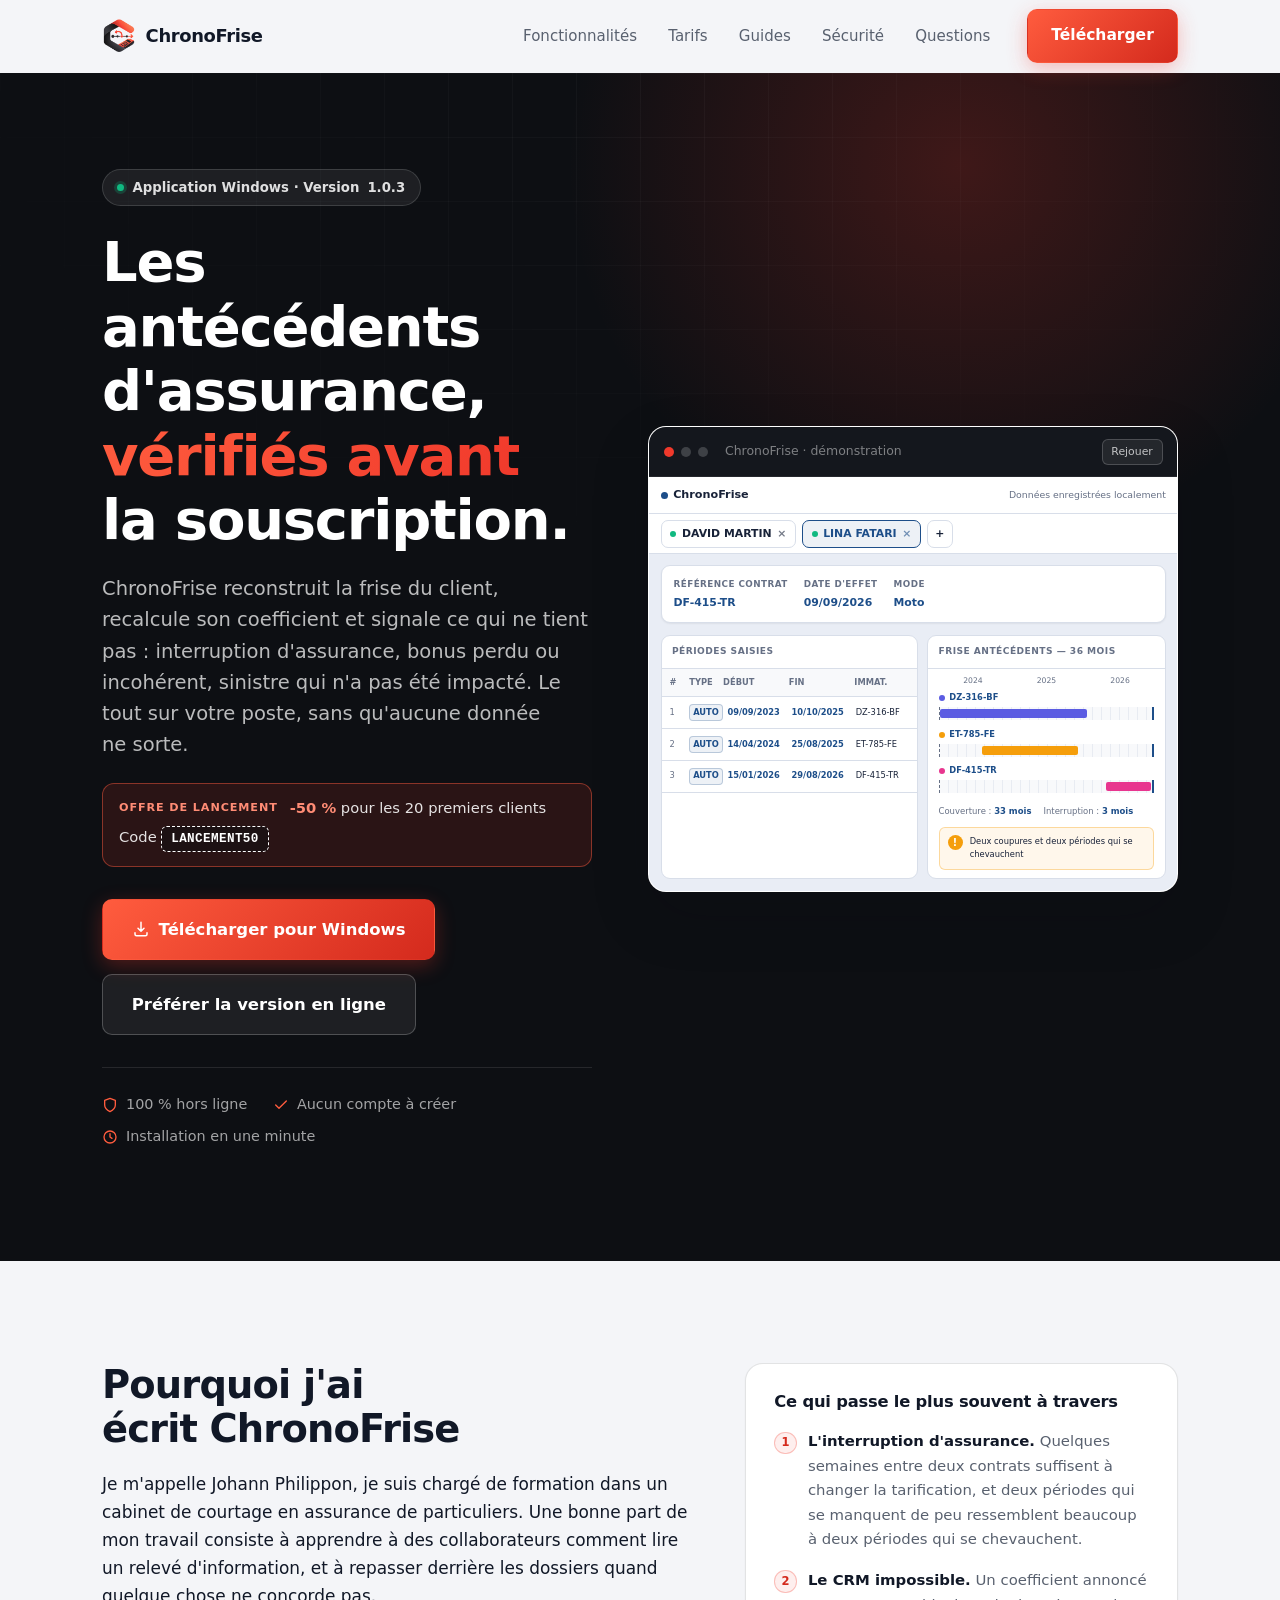
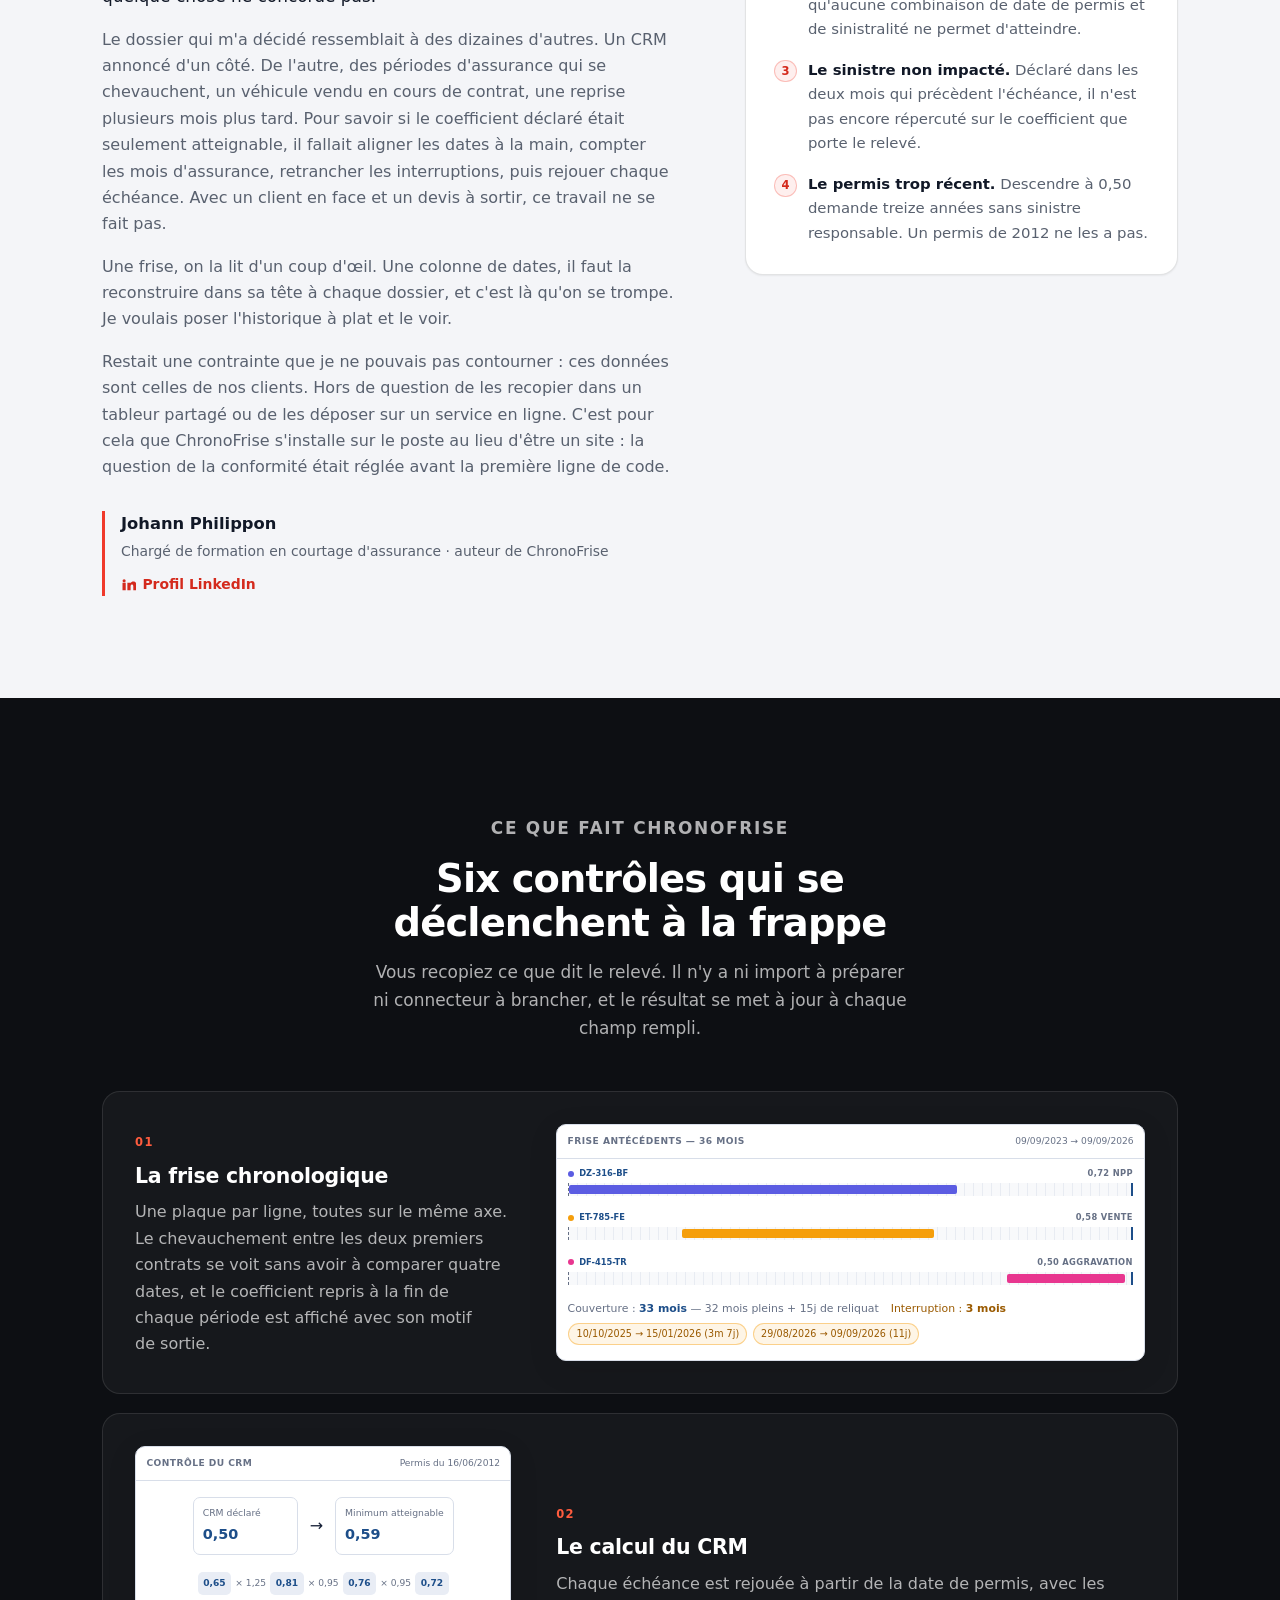
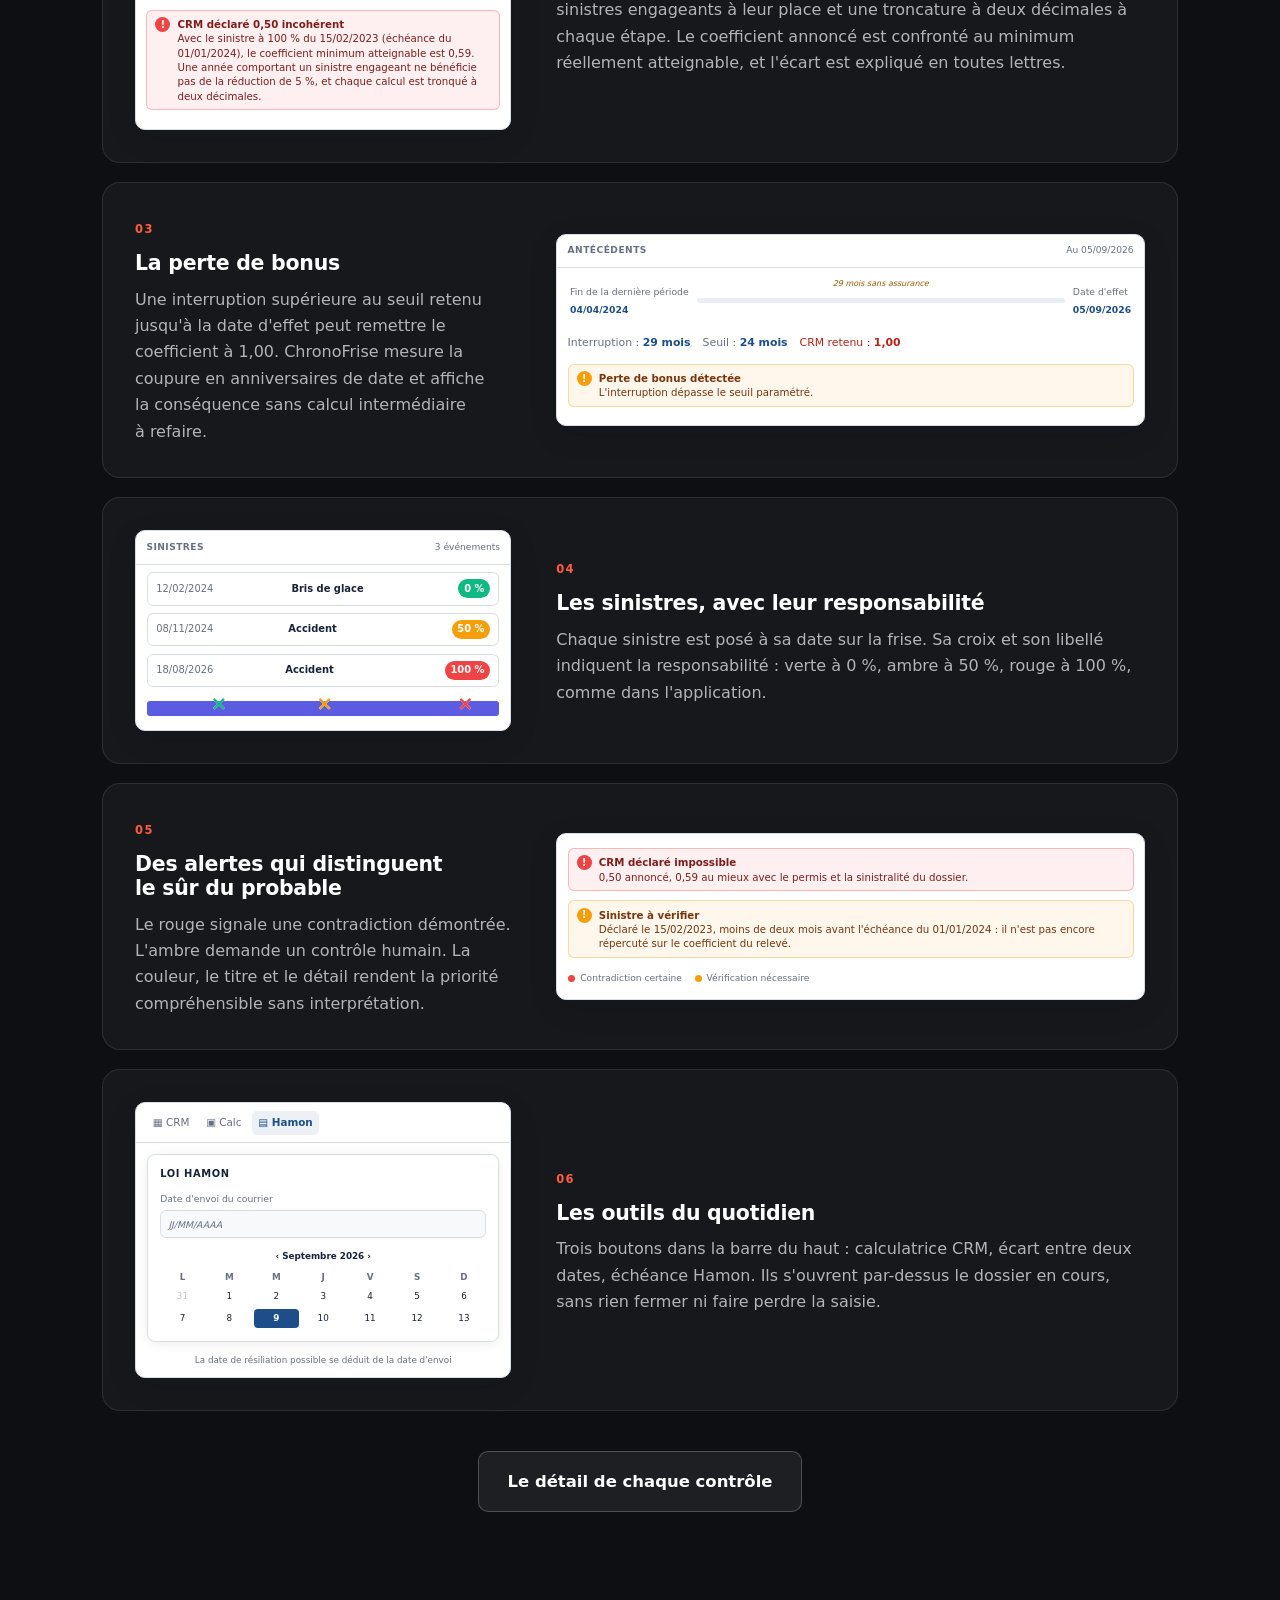
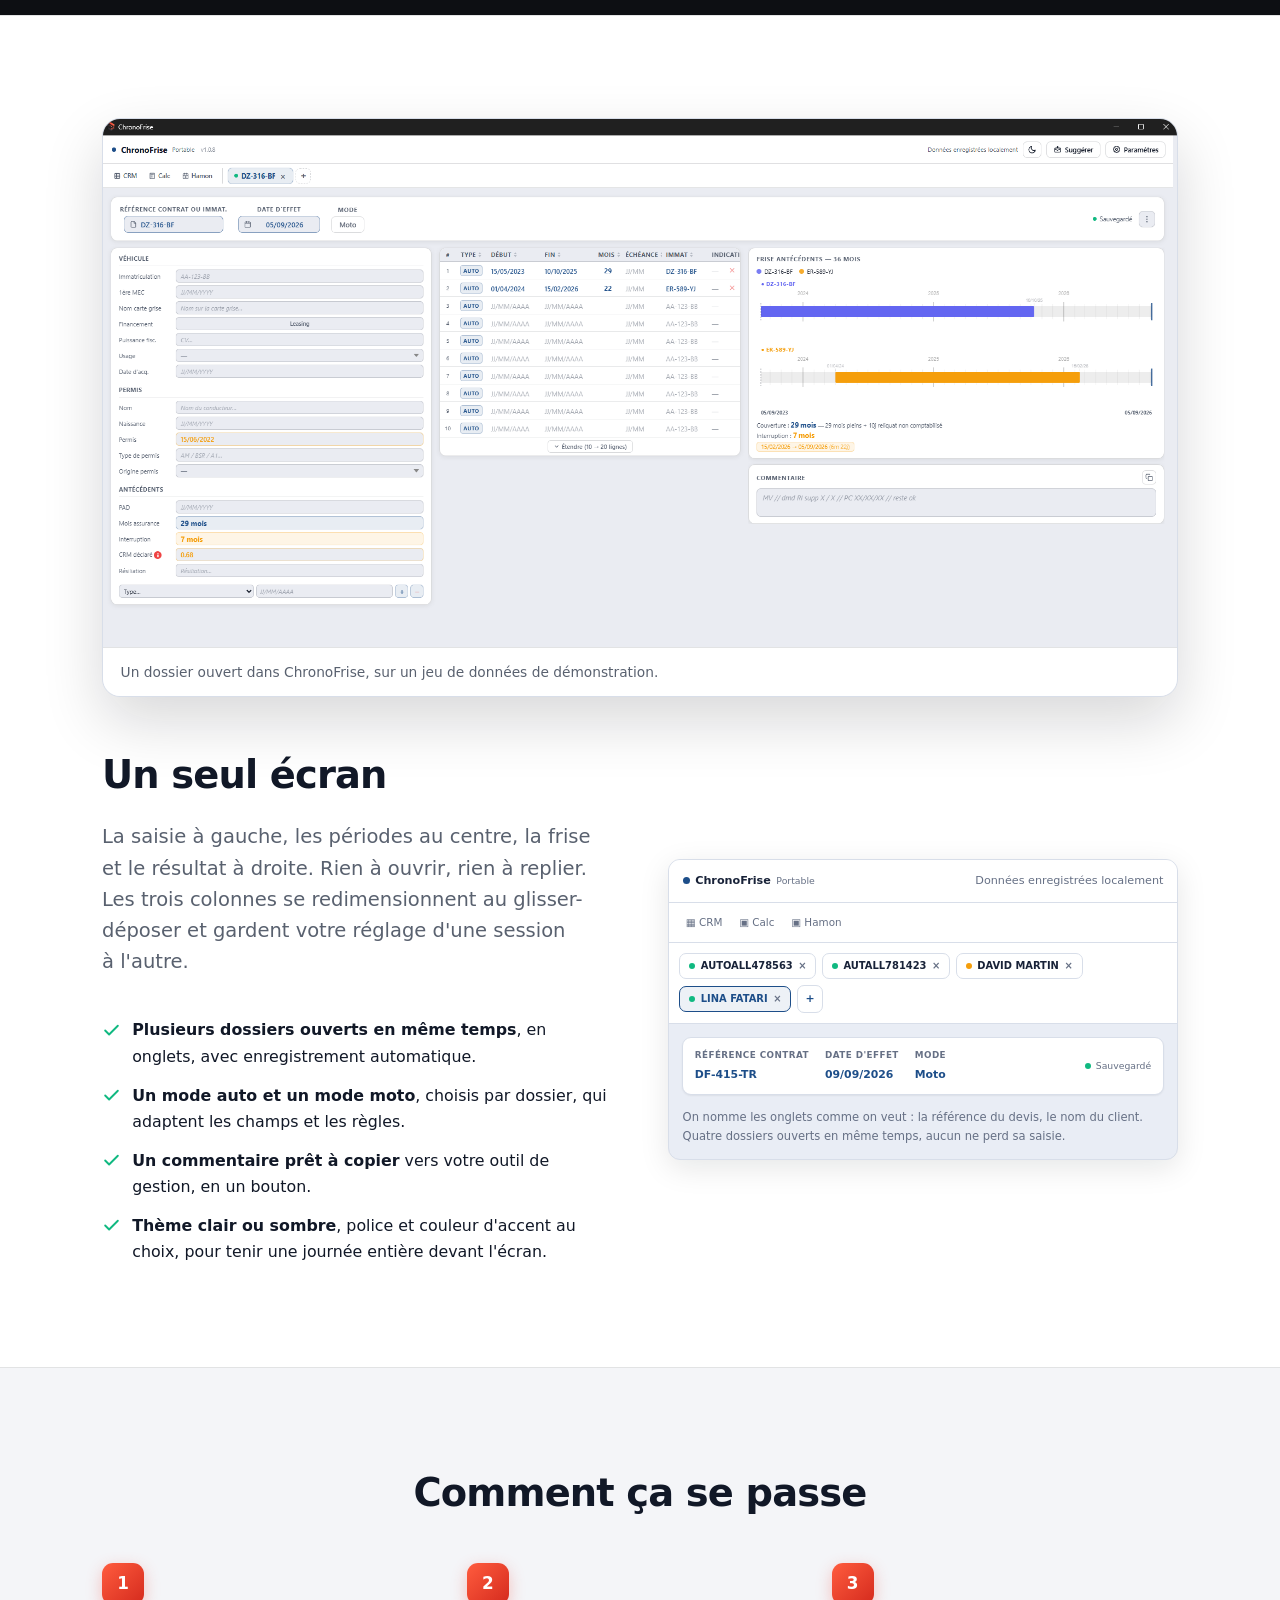
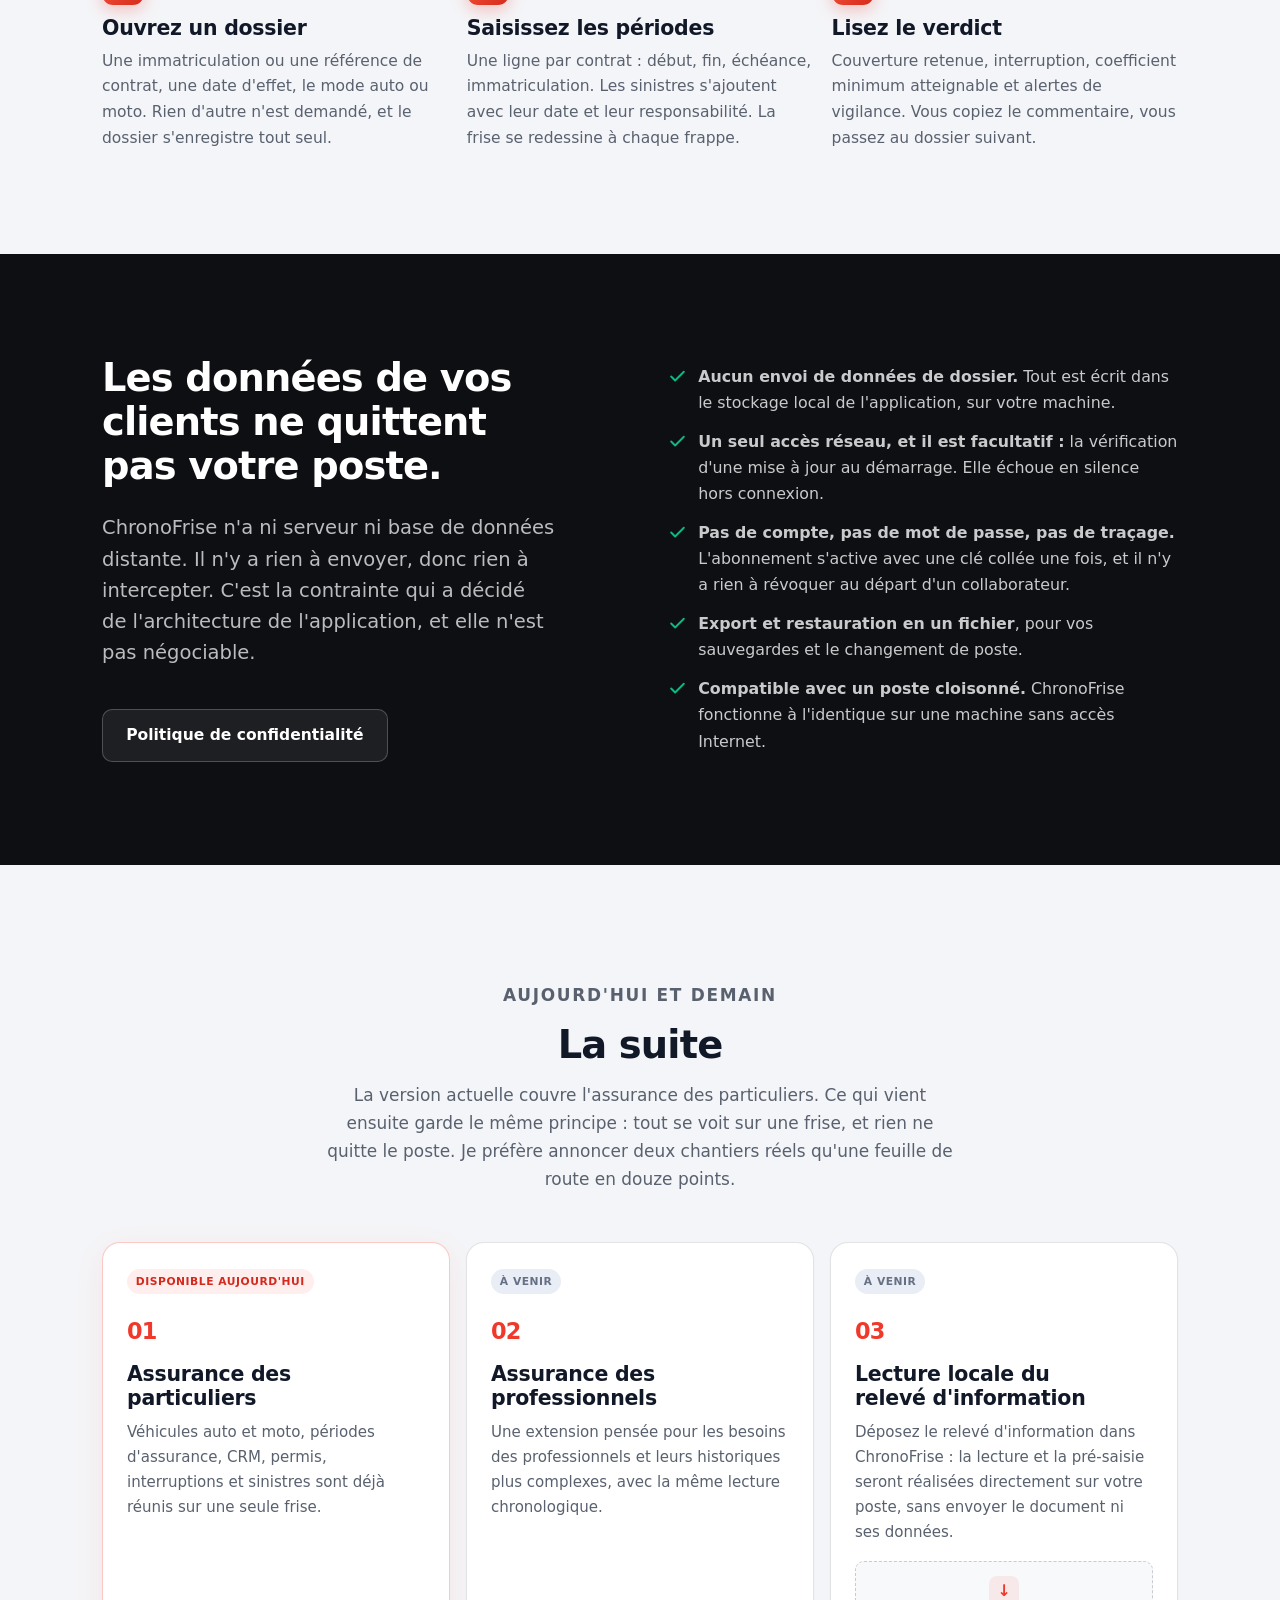
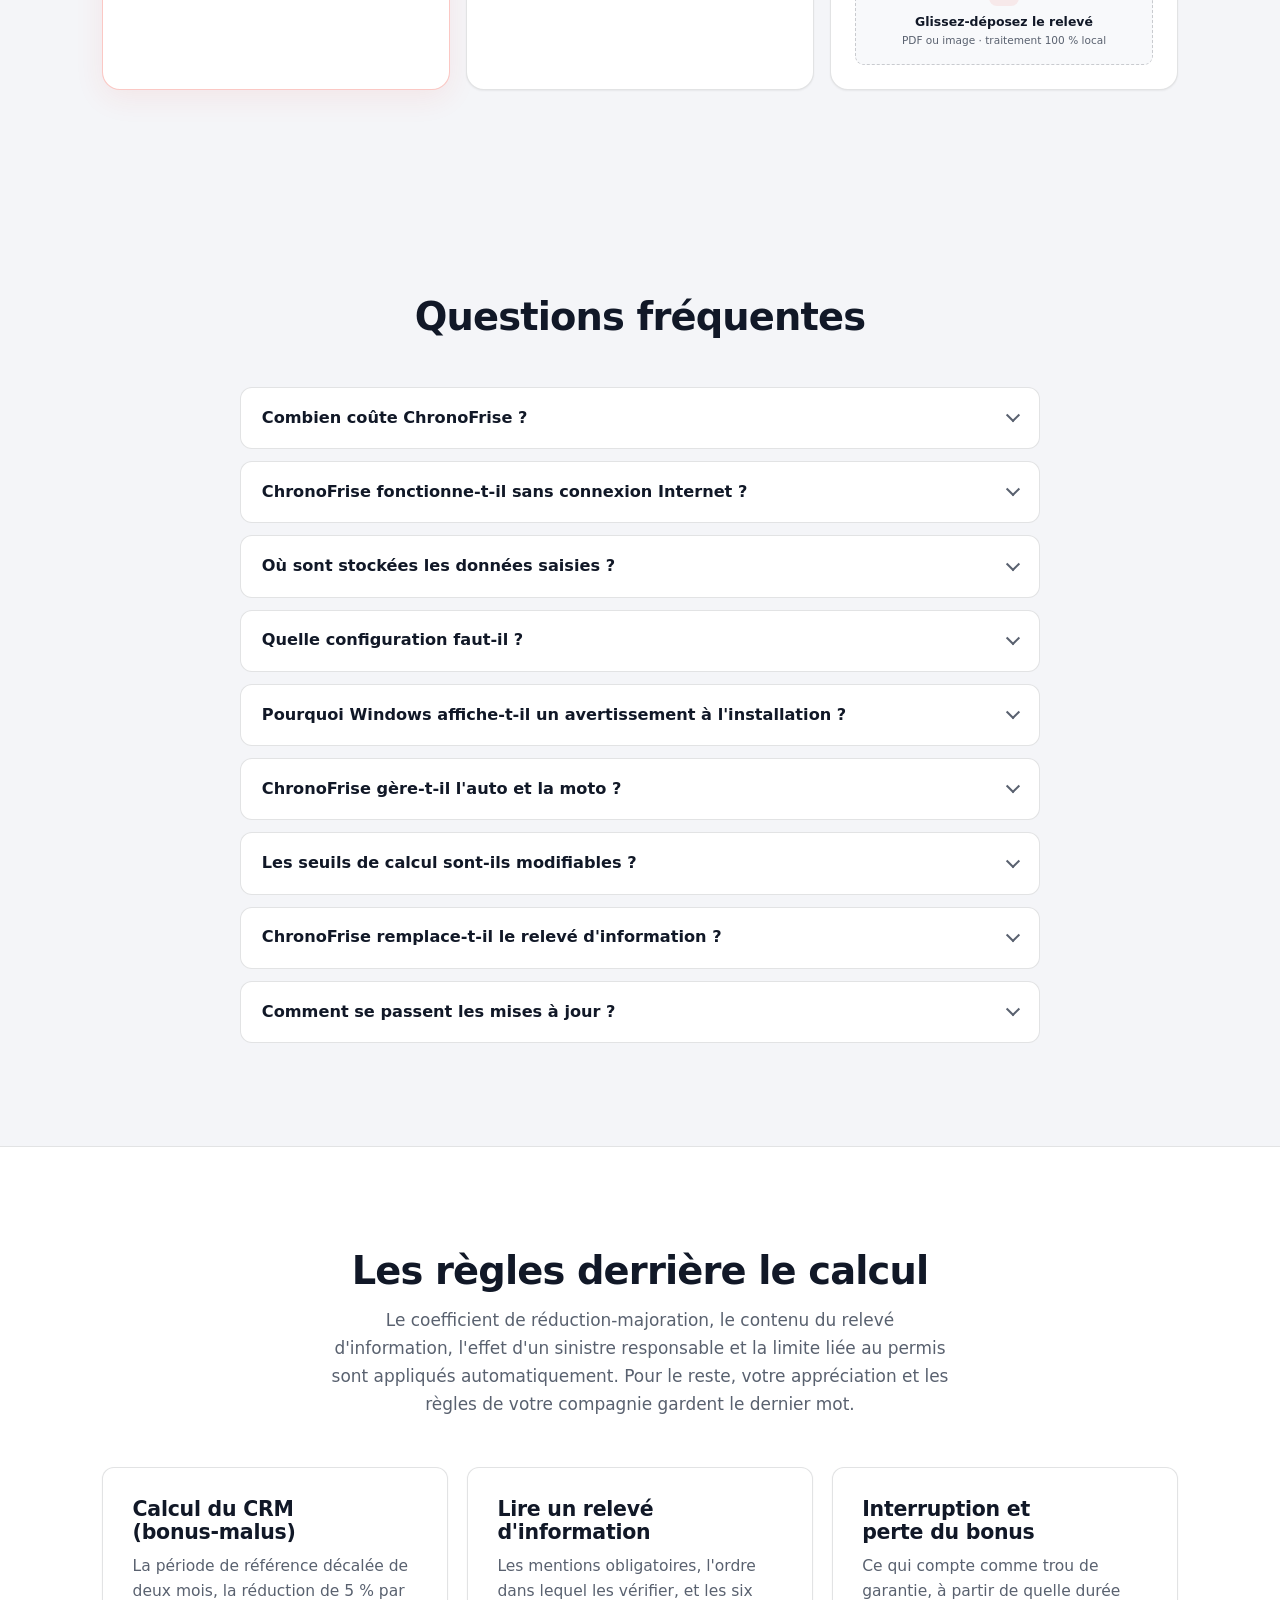
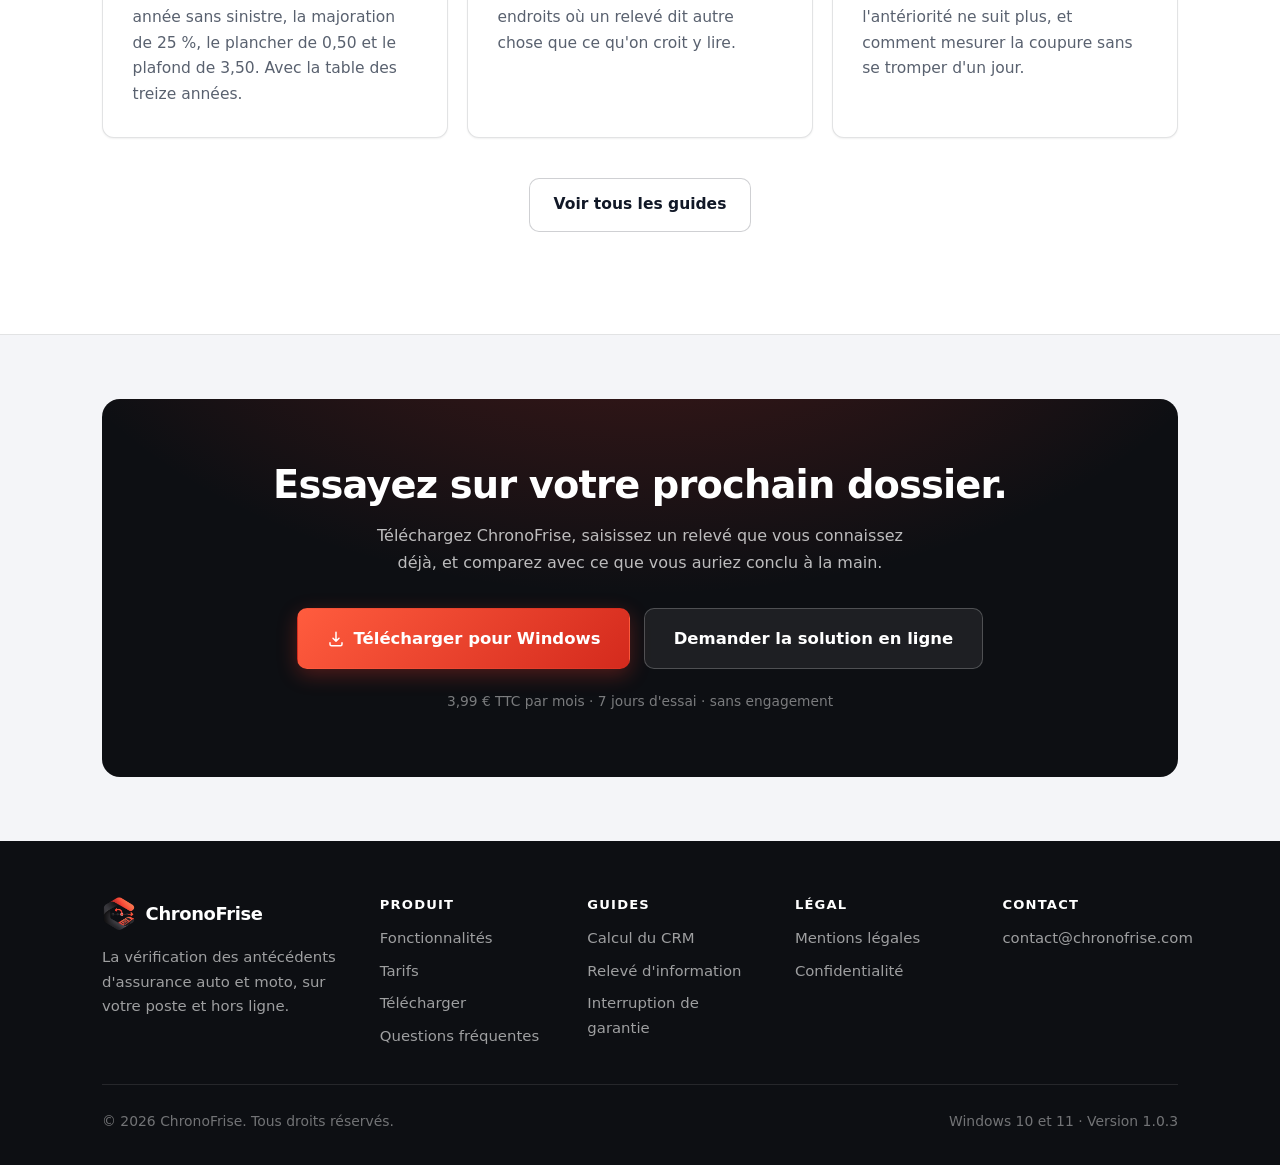
==== commit 0f38ce80: "Refactor code structure for improved readability and maintainability" ====
--- a/index.html
+++ b/index.html
@@ -19,18 +19,18 @@
 <meta property="og:url" content="https://chronofrise.com/">
 <meta property="og:title" content="ChronoFrise : vérification des antécédents d'assurance auto et moto">
 <meta property="og:description" content="Reconstituez la frise d'assurance, vérifiez le CRM et repérez interruptions, bonus incohérents et sinistres non impactés. Application Windows, 100 % locale.">
-<meta property="og:image" content="https://chronofrise.com/assets/img/chronofrise-ecran.png">
-<meta property="og:image:width" content="1494">
-<meta property="og:image:height" content="933">
-<meta property="og:image:alt" content="L'écran de ChronoFrise : saisie des antécédents, tableau des périodes et frise chronologique.">
+<meta property="og:image" content="https://chronofrise.com/assets/img/Chronofrise.png">
+<meta property="og:image:width" content="1964">
+<meta property="og:image:height" content="965">
+<meta property="og:image:alt" content="La fenêtre de ChronoFrise : saisie des antécédents à gauche, tableau des périodes au centre, frise chronologique à droite.">
 <meta name="twitter:card" content="summary_large_image">
 <meta name="twitter:title" content="ChronoFrise : vérification des antécédents d'assurance">
 <meta name="twitter:description" content="Frise d'assurance, calcul du CRM et incohérences du relevé d'information vérifiés en quelques minutes, sans sortie de données.">
-<meta name="twitter:image" content="https://chronofrise.com/assets/img/chronofrise-ecran.png">
+<meta name="twitter:image" content="https://chronofrise.com/assets/img/Chronofrise.png">
 
 <link rel="icon" href="favicon.ico" sizes="any">
 <link rel="apple-touch-icon" href="assets/img/logo-chronofrise-256.png">
-<link rel="stylesheet" href="assets/css/style.css?v=20260909a">
+<link rel="stylesheet" href="assets/css/style.css?v=20260909b">
 
 <!-- Données structurées : décrit le logiciel à Google (encart produit, prix, plateforme). -->
 <script type="application/ld+json" data-software-schema>
@@ -65,7 +65,7 @@
         "availability": "https://schema.org/InStock",
         "description": "Abonnement mensuel à 3,99 € TTC, 7 jours d'essai gratuit, sans engagement. Offre de lancement : 50 % de réduction pour les 20 premiers clients avec le code LANCEMENT50."
       },
-      "screenshot": "https://chronofrise.com/assets/img/chronofrise-ecran.png",
+      "screenshot": "https://chronofrise.com/assets/img/Chronofrise.png",
       "author": { "@id": "https://chronofrise.com/#johann" },
       "softwareHelp": "https://chronofrise.com/guides/"
     },
@@ -88,7 +88,7 @@
     {
       "@type": "Person",
       "@id": "https://chronofrise.com/#johann",
-      "name": "Johann",
+      "name": "Johann Philippon",
       "jobTitle": "Chargé de formation en courtage d'assurance",
       "description": "Chargé de formation dans un cabinet de courtage en assurance de particuliers, auteur de ChronoFrise.",
       "knowsAbout": [
@@ -98,6 +98,7 @@
         "Courtage en assurance"
       ],
       "worksFor": { "@id": "https://chronofrise.com/#organisation" },
+      "sameAs": ["https://www.linkedin.com/in/j-philippon/"],
       "url": "https://chronofrise.com/#origine"
     },
     {
@@ -322,7 +323,7 @@
         <div class="origin-copy">
           <h2>Pourquoi j'ai écrit ChronoFrise</h2>
           <p>
-            Je m'appelle Johann, je suis chargé de formation dans un cabinet de courtage
+            Je m'appelle Johann Philippon, je suis chargé de formation dans un cabinet de courtage
             en assurance de particuliers. Une bonne part de mon travail consiste à
             apprendre à des collaborateurs comment lire un relevé d'information, et à
             repasser derrière les dossiers quand quelque chose ne concorde pas.
@@ -345,13 +346,17 @@
             Restait une contrainte que je ne pouvais pas contourner : ces données sont
             celles de nos clients. Hors de question de les recopier dans un tableur partagé
             ou de les déposer sur un service en ligne. C'est pour cela que ChronoFrise
-            s'installe sur le poste au lieu d'être un site — la question de la conformité
+            s'installe sur le poste au lieu d'être un site : la question de la conformité
             était réglée avant la première ligne de code.
           </p>
-          <p class="origin-sign">
-            <strong>Johann</strong>
+          <div class="origin-sign">
+            <strong>Johann Philippon</strong>
             <span>Chargé de formation en courtage d'assurance · auteur de ChronoFrise</span>
-          </p>
+            <a href="https://www.linkedin.com/in/j-philippon/" rel="me noopener" target="_blank">
+              <svg viewBox="0 0 24 24" fill="currentColor" aria-hidden="true"><path d="M4.98 3.5a2.5 2.5 0 100 5 2.5 2.5 0 000-5zM2.4 21h5.16V9.2H2.4V21zM10.2 9.2V21h5.16v-6.36c0-3.36 4.32-3.63 4.32 0V21h5.16v-8.14c0-7.2-8.04-6.94-9.48-3.4V9.2H10.2z"/></svg>
+              Profil LinkedIn
+            </a>
+          </div>
         </div>
 
         <aside class="origin-aside reveal">
@@ -493,6 +498,13 @@
   <!-- ══ Lecture de l'écran ═════════════════════════════════════════════ -->
   <section class="band-soft">
     <div class="wrap">
+      <figure class="screenshot reveal">
+        <img src="assets/img/Chronofrise.png"
+             alt="La fenêtre de ChronoFrise sur un dossier ouvert : à gauche la fiche véhicule, le permis et les antécédents ; au centre le tableau des périodes d'assurance ; à droite la frise chronologique, la couverture retenue et le commentaire à copier."
+             width="1964" height="965" loading="lazy" decoding="async">
+        <figcaption>Un dossier ouvert dans ChronoFrise, sur un jeu de données de démonstration.</figcaption>
+      </figure>
+
       <div class="split">
         <div>
           <h2>Un seul écran</h2>
@@ -696,7 +708,7 @@
           <div class="faq-body">
             <p>
               Uniquement sur votre poste, dans l'espace de stockage local de l'application.
-              Aucune donnée de dossier n'est transmise à un serveur, à nous ou à un tiers.
+              Aucune donnée de dossier n'est transmise à un serveur, à moi ou à un tiers.
             </p>
             <p>
               Vous pouvez exporter l'ensemble de vos dossiers et de vos réglages dans un
@@ -729,7 +741,7 @@
             <p>
               Cette reconnaissance s'achète : elle passe par un certificat de signature de code
               qui coûte plusieurs centaines d'euros par an. Dès que les abonnements le
-              financeront, l'installeur sera signé, notre nom remplacera « Éditeur inconnu » et
+              financeront, l'installeur sera signé, mon nom remplacera « Éditeur inconnu » et
               l'avertissement disparaîtra. <a href="telechargement/index.html#smartscreen">L'écran
               en question, en images</a>.
             </p>
@@ -916,7 +928,7 @@
       </div>
       <button class="dialog-close" type="button" data-online-close aria-label="Fermer la fenêtre">×</button>
     </div>
-    <p>Vous préférez créer un compte et utiliser ChronoFrise dans votre navigateur ? Laissez votre adresse pour nous signaler votre intérêt et être recontacté.</p>
+    <p>Vous préférez créer un compte et utiliser ChronoFrise dans votre navigateur ? Laissez votre adresse pour me signaler votre intérêt et être recontacté.</p>
     <label for="online-email">Votre adresse e-mail professionnelle</label>
     <input id="online-email" name="email" type="email" autocomplete="email" placeholder="vous@entreprise.fr" required>
     <div class="form-honeypot" aria-hidden="true">
@@ -928,7 +940,7 @@
       <span>J’accepte que ChronoFrise enregistre mon adresse e-mail afin de me recontacter au sujet de la version en ligne.</span>
     </label>
     <button class="btn btn-primary btn-block" id="online-submit" type="submit">Envoyer ma demande</button>
-    <p class="form-note">Seules votre adresse e-mail et la page d’origine de la demande sont enregistrées. Consultez notre <a href="confidentialite.html">politique de confidentialité</a>.</p>
+    <p class="form-note">Seules votre adresse e-mail et la page d’origine de la demande sont enregistrées. Consultez la <a href="confidentialite.html">politique de confidentialité</a>.</p>
     <p class="form-status" id="online-form-status" role="status" aria-live="polite"></p>
   </form>
 </dialog>
--- a/assets/css/style.css
+++ b/assets/css/style.css
@@ -1176,6 +1176,19 @@
 }
 .origin-sign strong { color: var(--text); font-size: 1.02rem; }
 .origin-sign span { color: var(--muted); font-size: 0.87rem; }
+.origin-sign a {
+  display: inline-flex;
+  width: fit-content;
+  align-items: center;
+  gap: 0.4rem;
+  margin-top: 0.55rem;
+  color: var(--coral-deep);
+  font-size: 0.87rem;
+  font-weight: 600;
+  text-decoration: none;
+}
+.origin-sign a:hover { text-decoration: underline; }
+.origin-sign a svg { width: 15px; height: 15px; flex: none; }
 
 .origin-aside {
   padding: clamp(1.3rem, 3vw, 1.8rem);
@@ -1264,3 +1277,23 @@
 .hamon-cal b { padding: 0.16rem 0; border-radius: 4px; color: var(--app-text); font-weight: 500; }
 .hamon-cal b.out { color: #c2c8d4; }
 .hamon-cal b.today { background: var(--app-blue); color: #fff; font-weight: 700; }
+
+/* ── La capture de l'application, en pleine largeur ────────────────────────
+   Les dimensions sont posées dans le HTML : la place est réservée avant le
+   chargement, ce qui évite le décalage de mise en page compté par Google. */
+.screenshot {
+  margin: 0 0 clamp(2.5rem, 5vw, 3.5rem);
+  overflow: hidden;
+  border: 1px solid var(--app-border);
+  border-radius: var(--radius-lg);
+  background: var(--app-field);
+  box-shadow: var(--shadow-lg);
+}
+.screenshot img { width: 100%; }
+.screenshot figcaption {
+  padding: 0.8rem 1.1rem;
+  border-top: 1px solid var(--border);
+  background: var(--card);
+  color: var(--muted);
+  font-size: 0.86rem;
+}
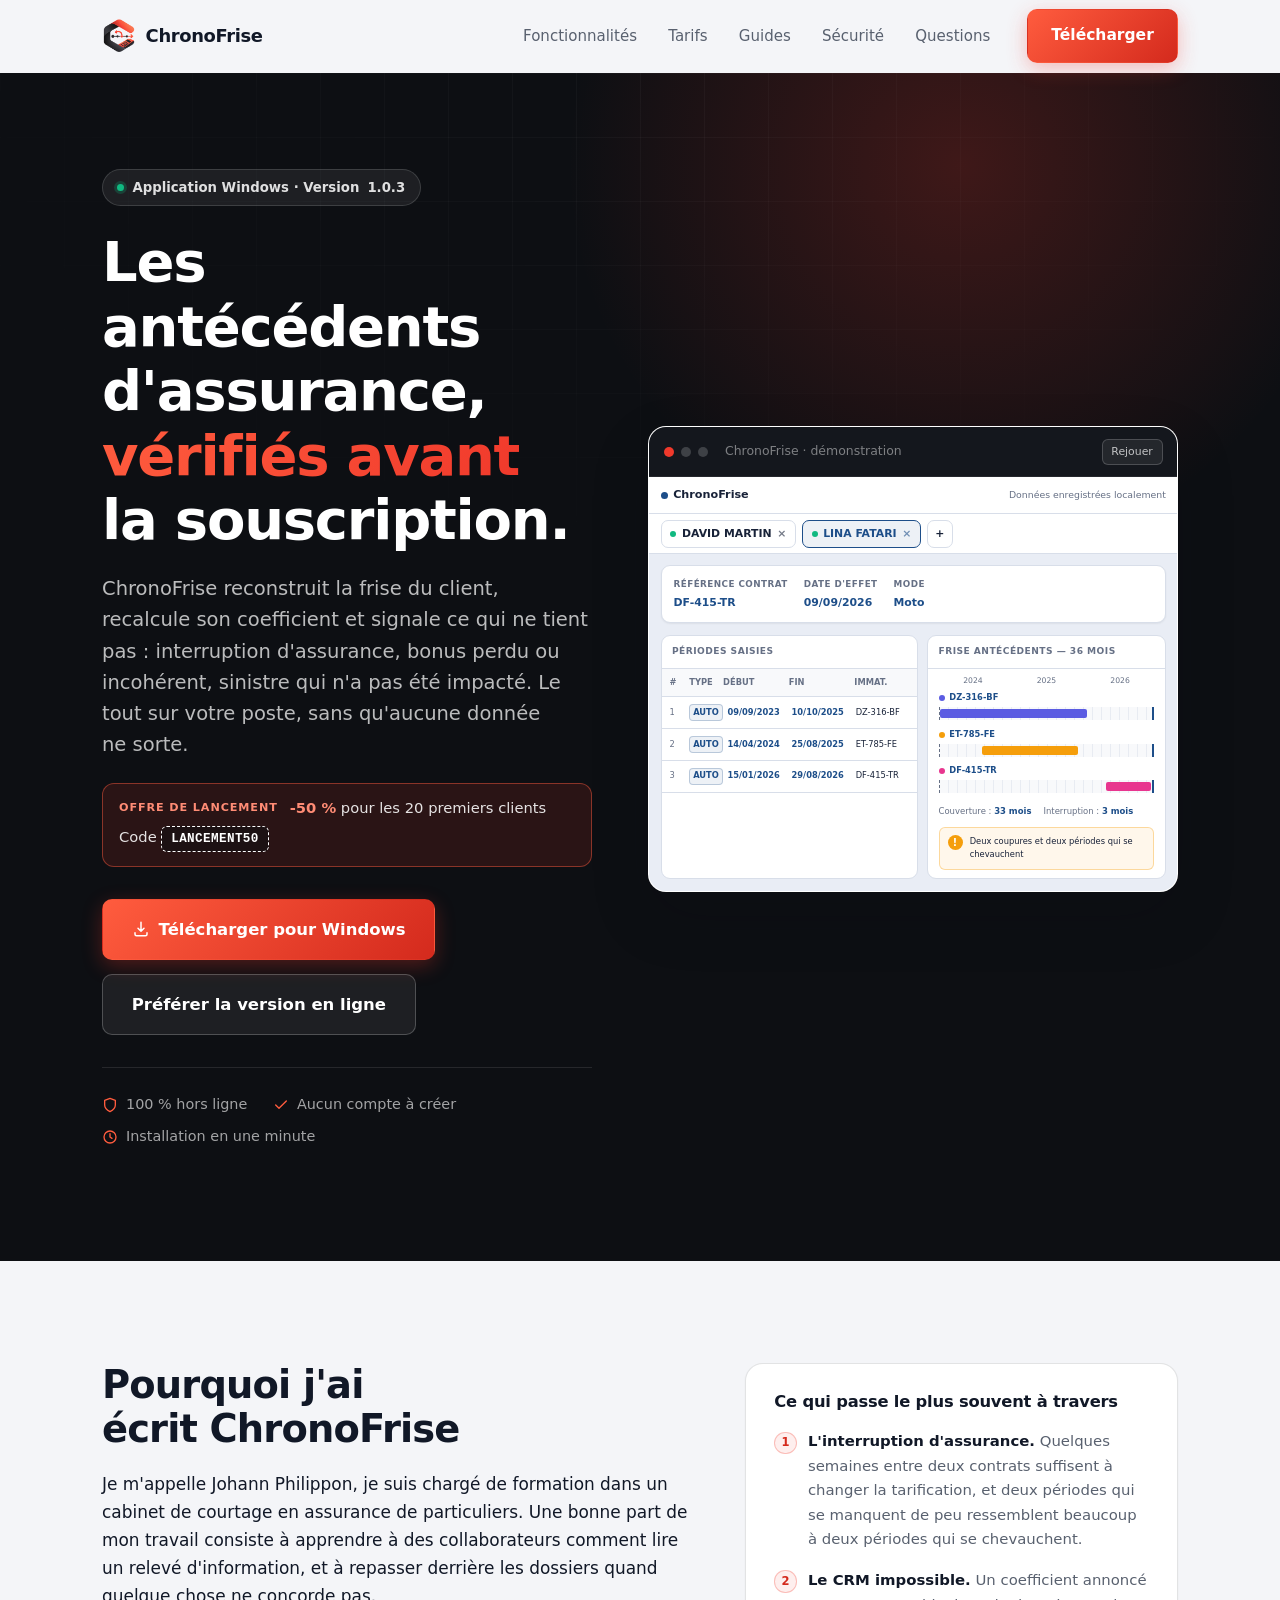
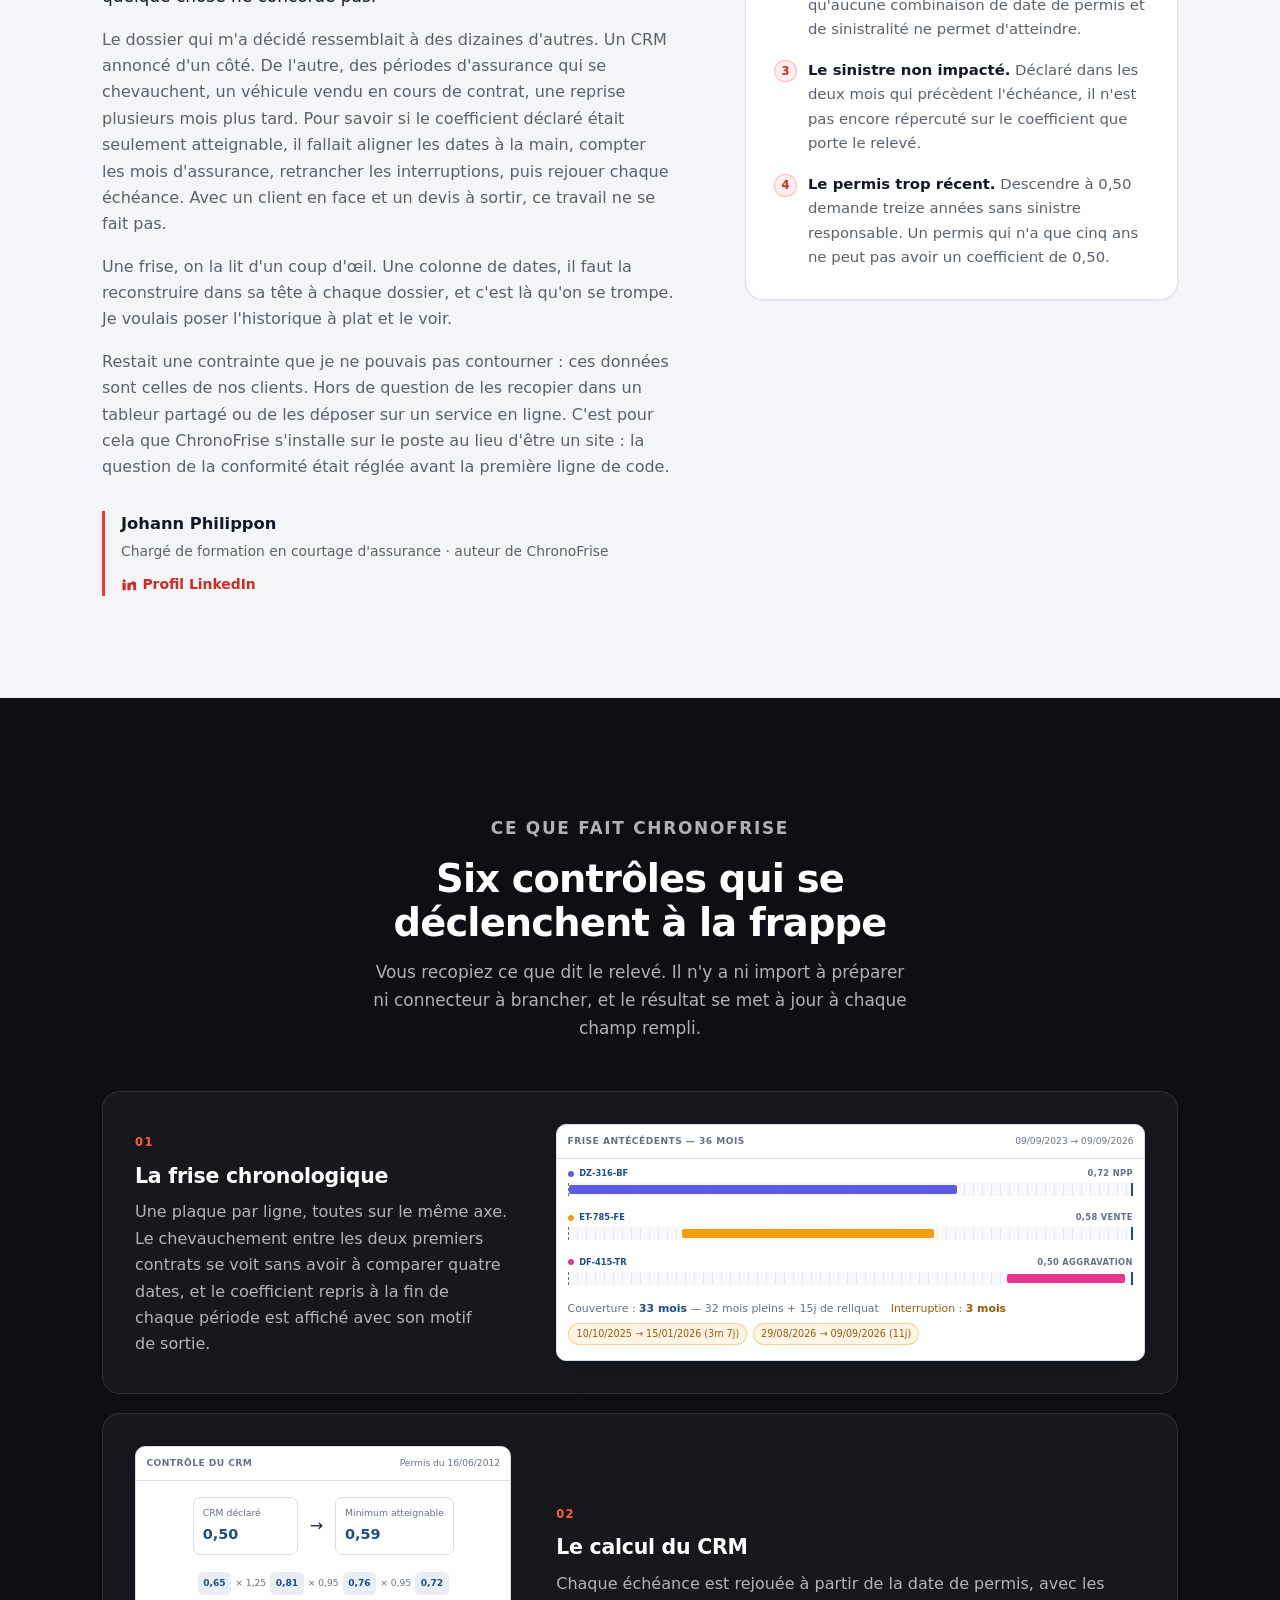
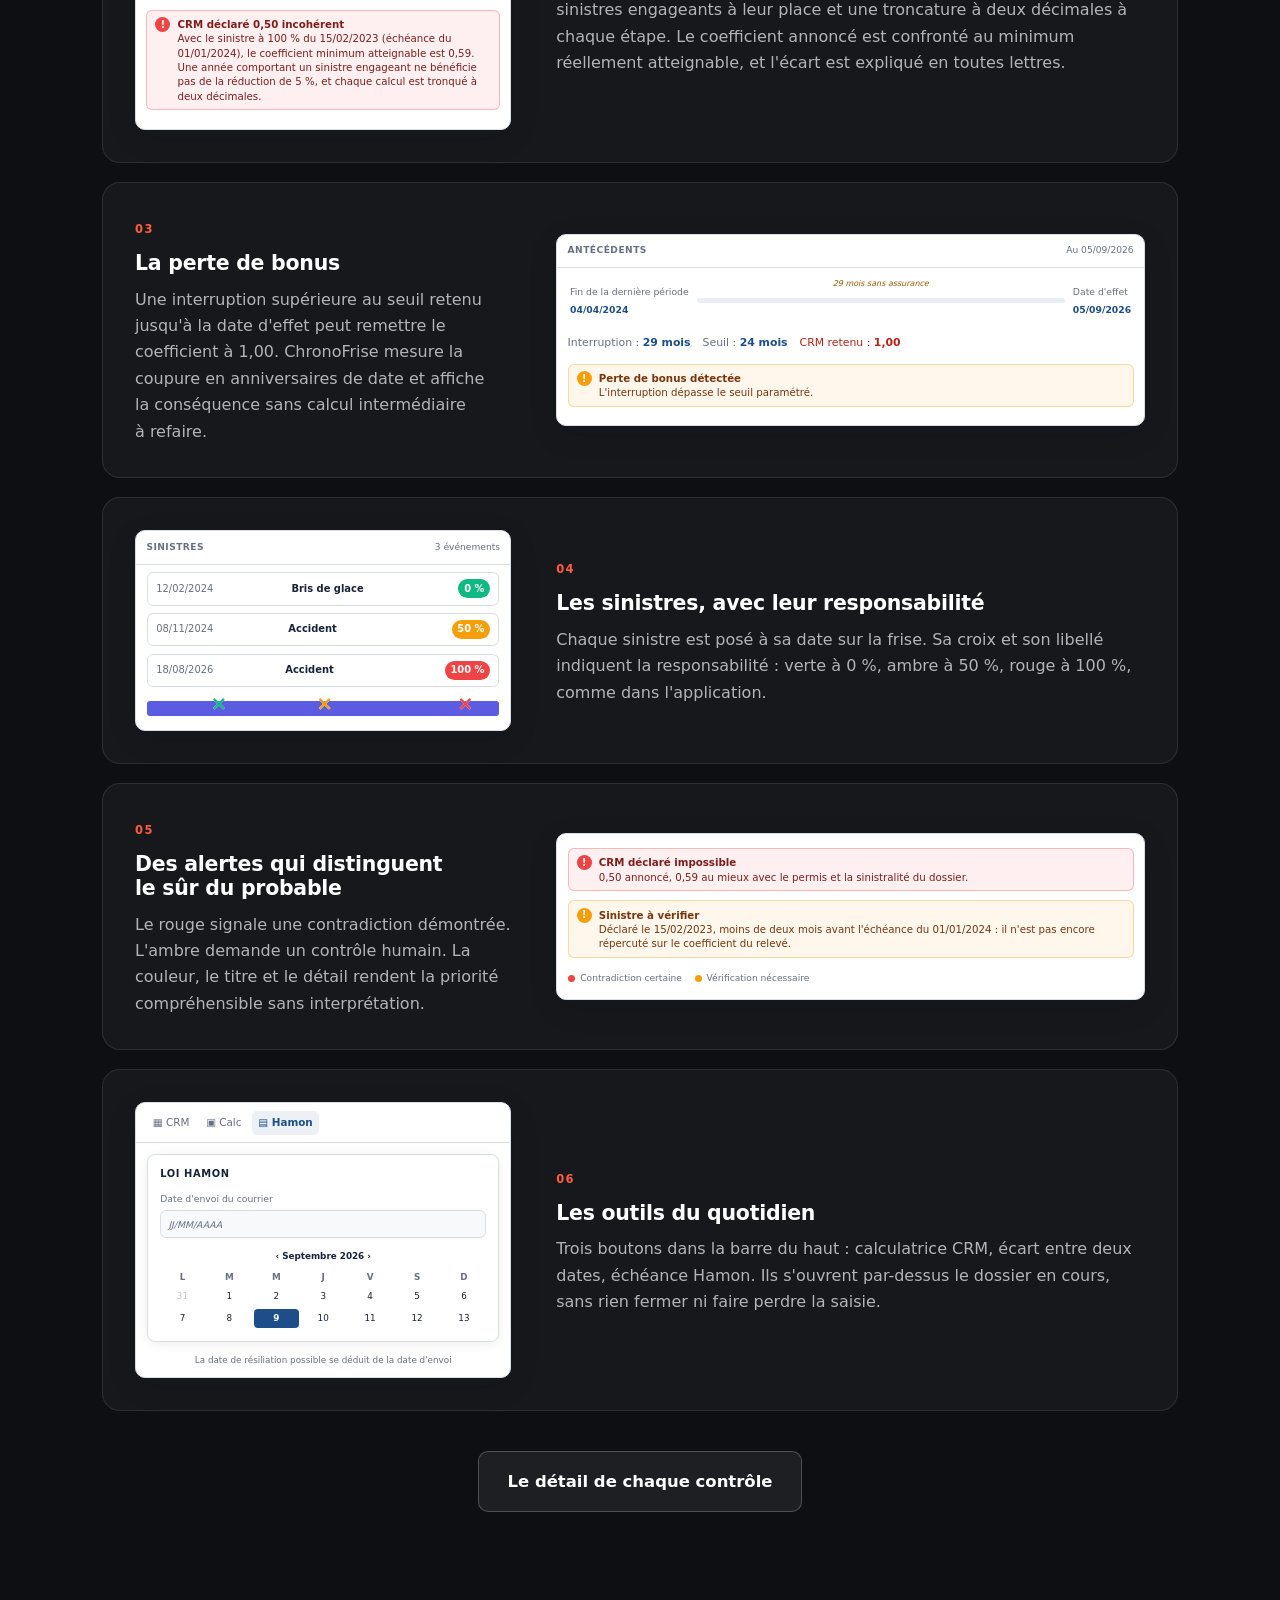
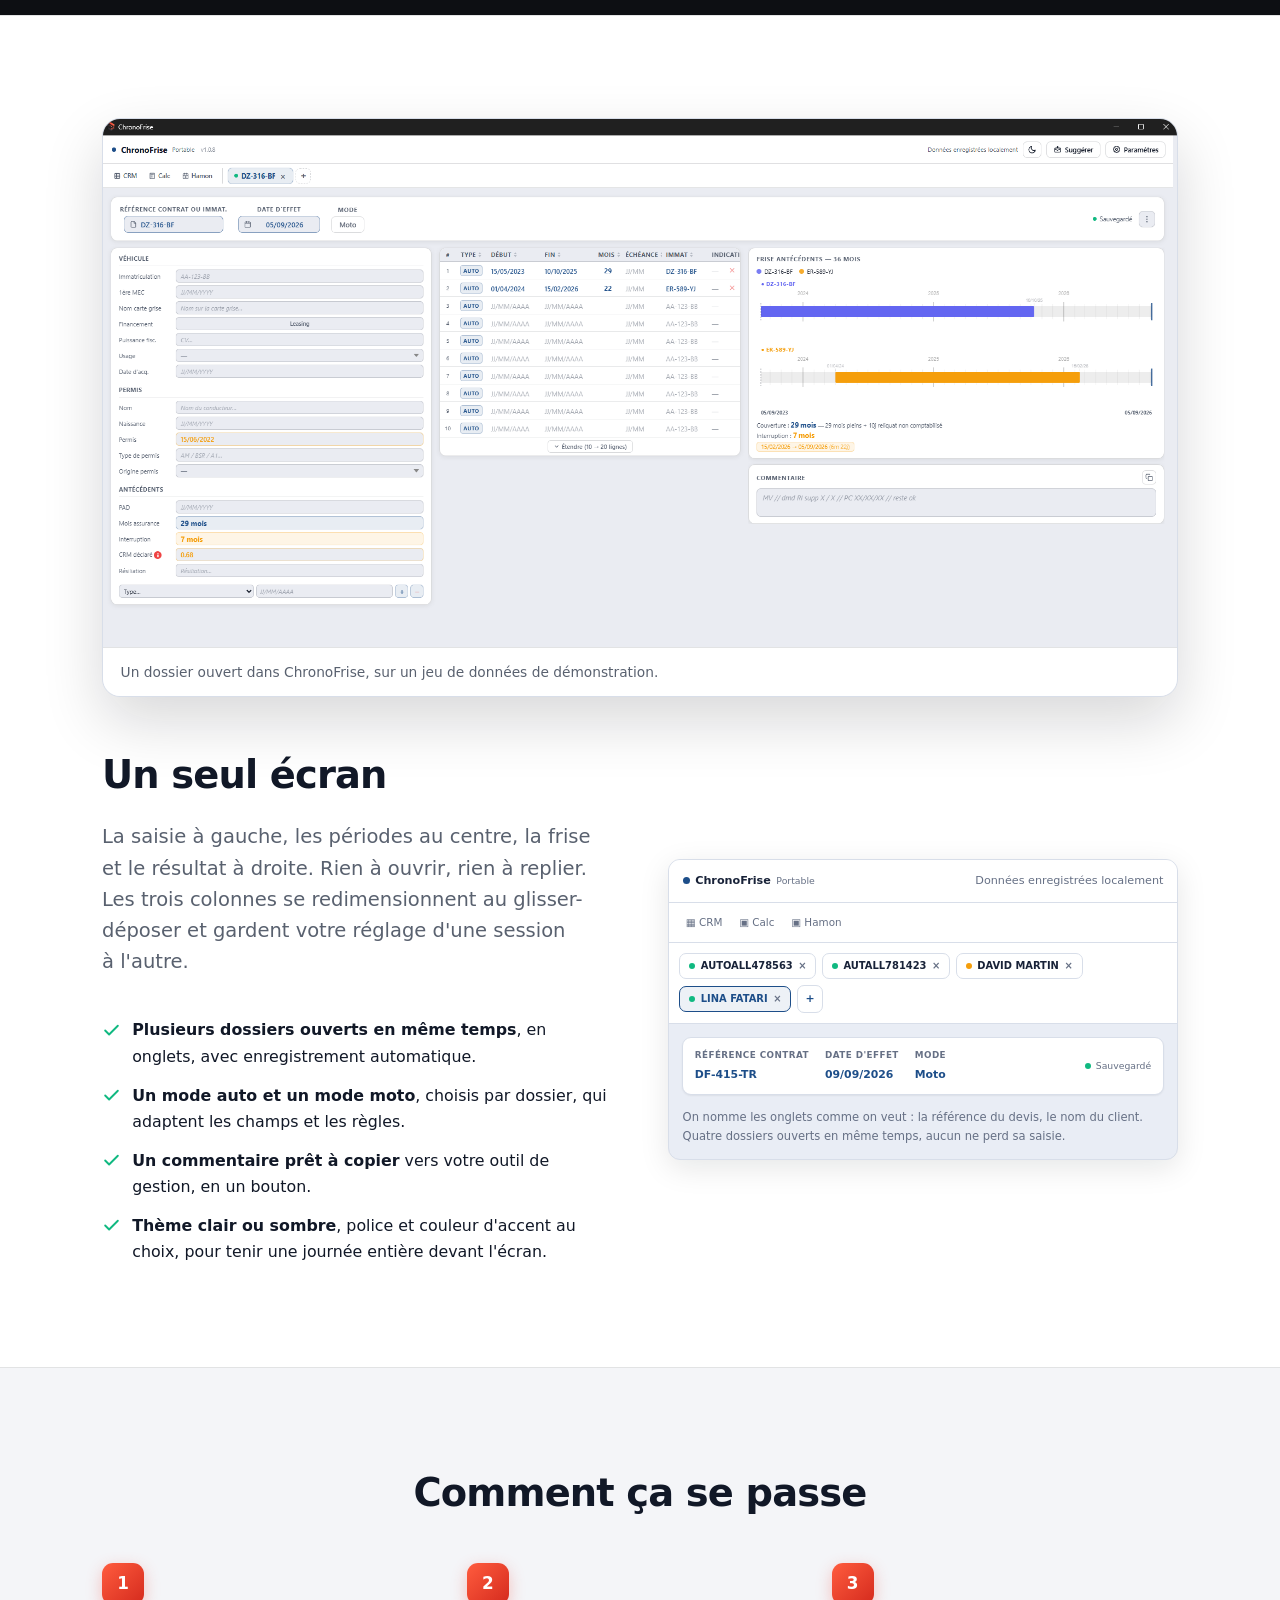
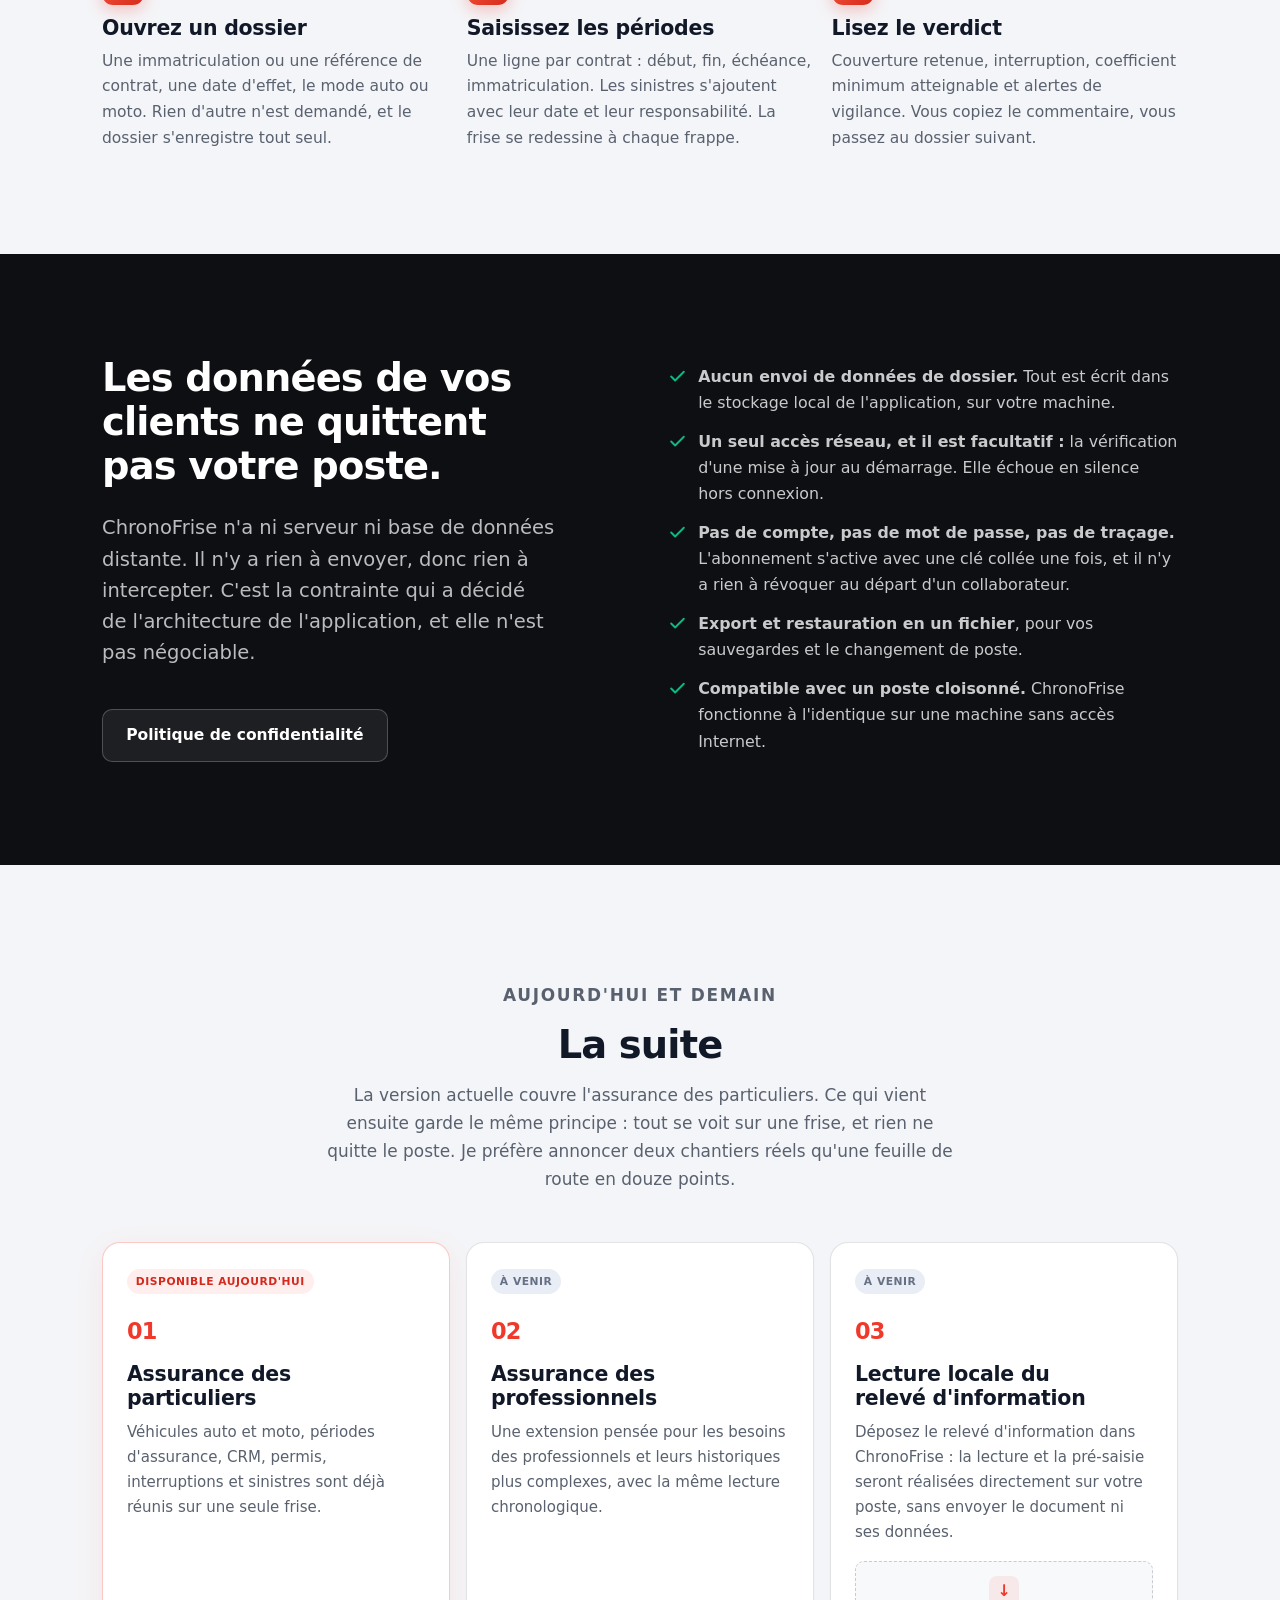
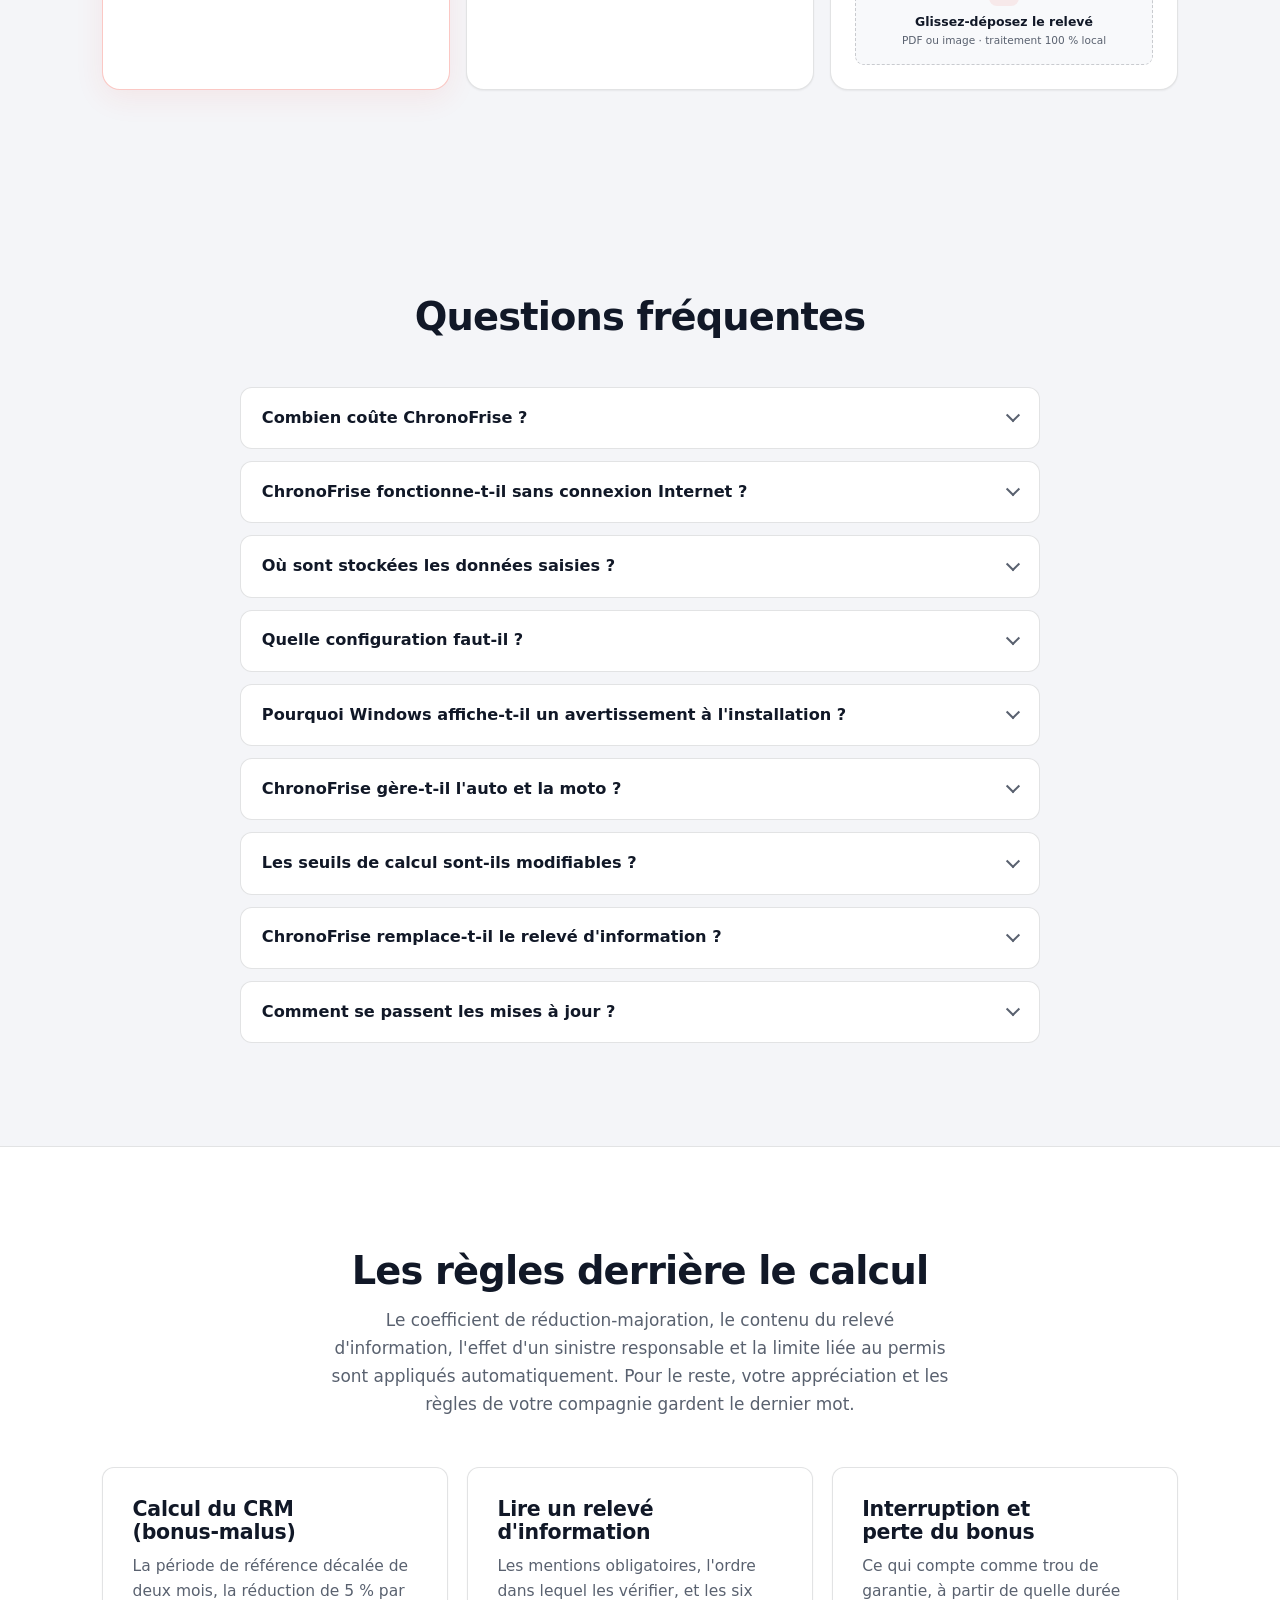
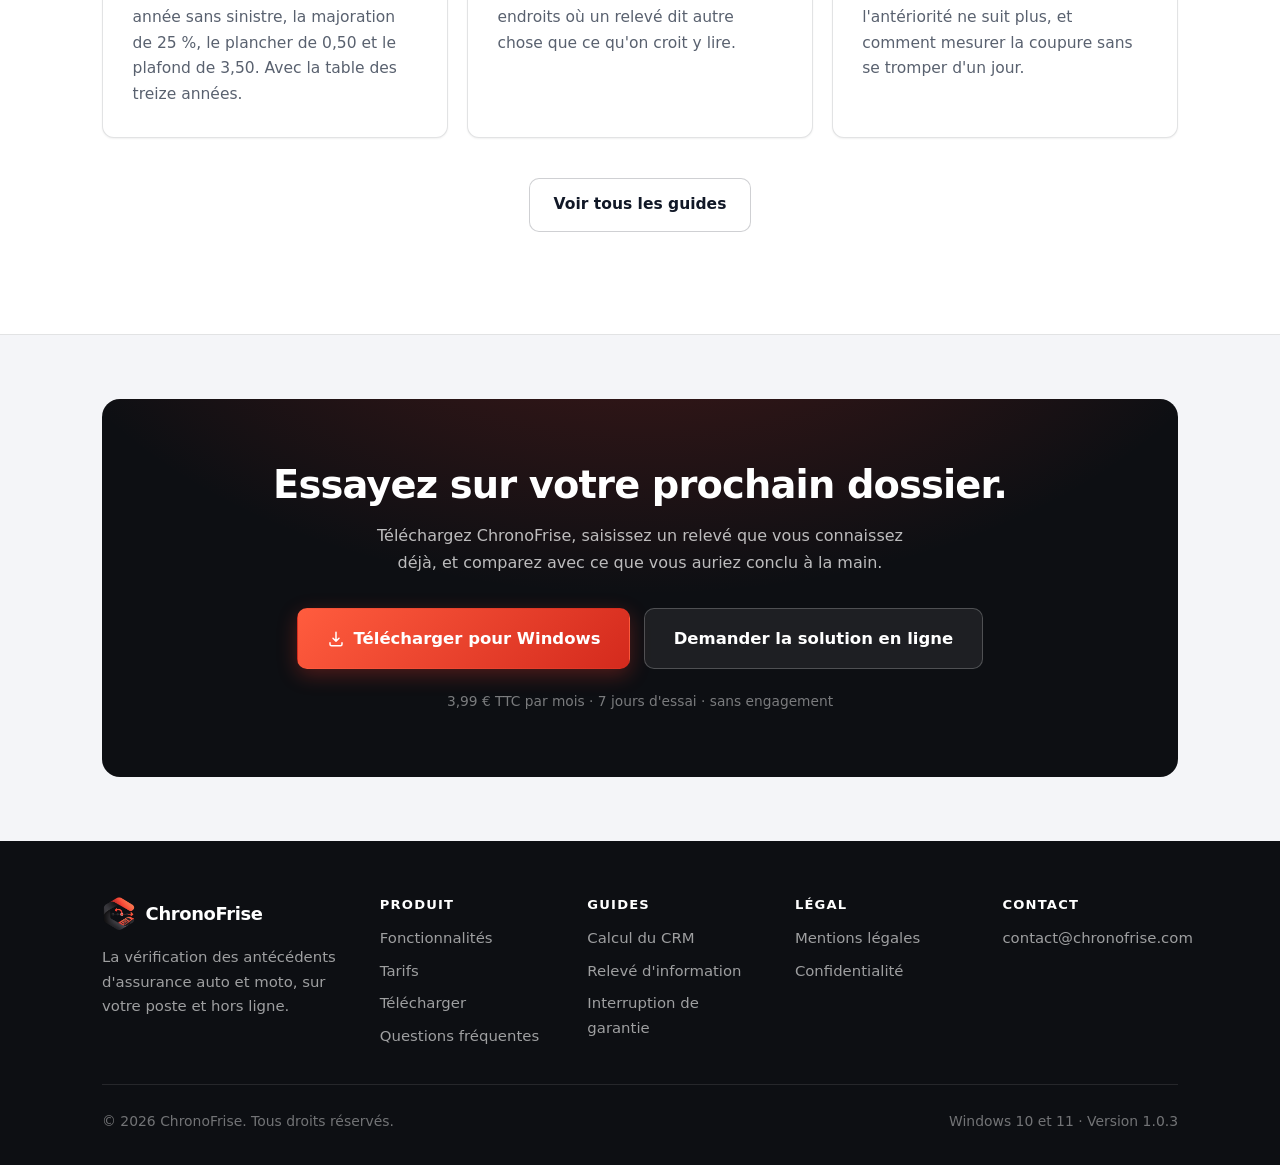
==== commit c7efdb72: "Clarify text regarding recent driving permits in index.html" ====
--- a/index.html
+++ b/index.html
@@ -378,7 +378,7 @@
             </li>
             <li>
               <strong>Le permis trop récent.</strong> Descendre à 0,50 demande treize années
-              sans sinistre responsable. Un permis de 2012 ne les a pas.
+              sans sinistre responsable. Un permis qui n'a que cinq ans ne peut pas avoir un coefficient de 0,50.
             </li>
           </ol>
         </aside>
